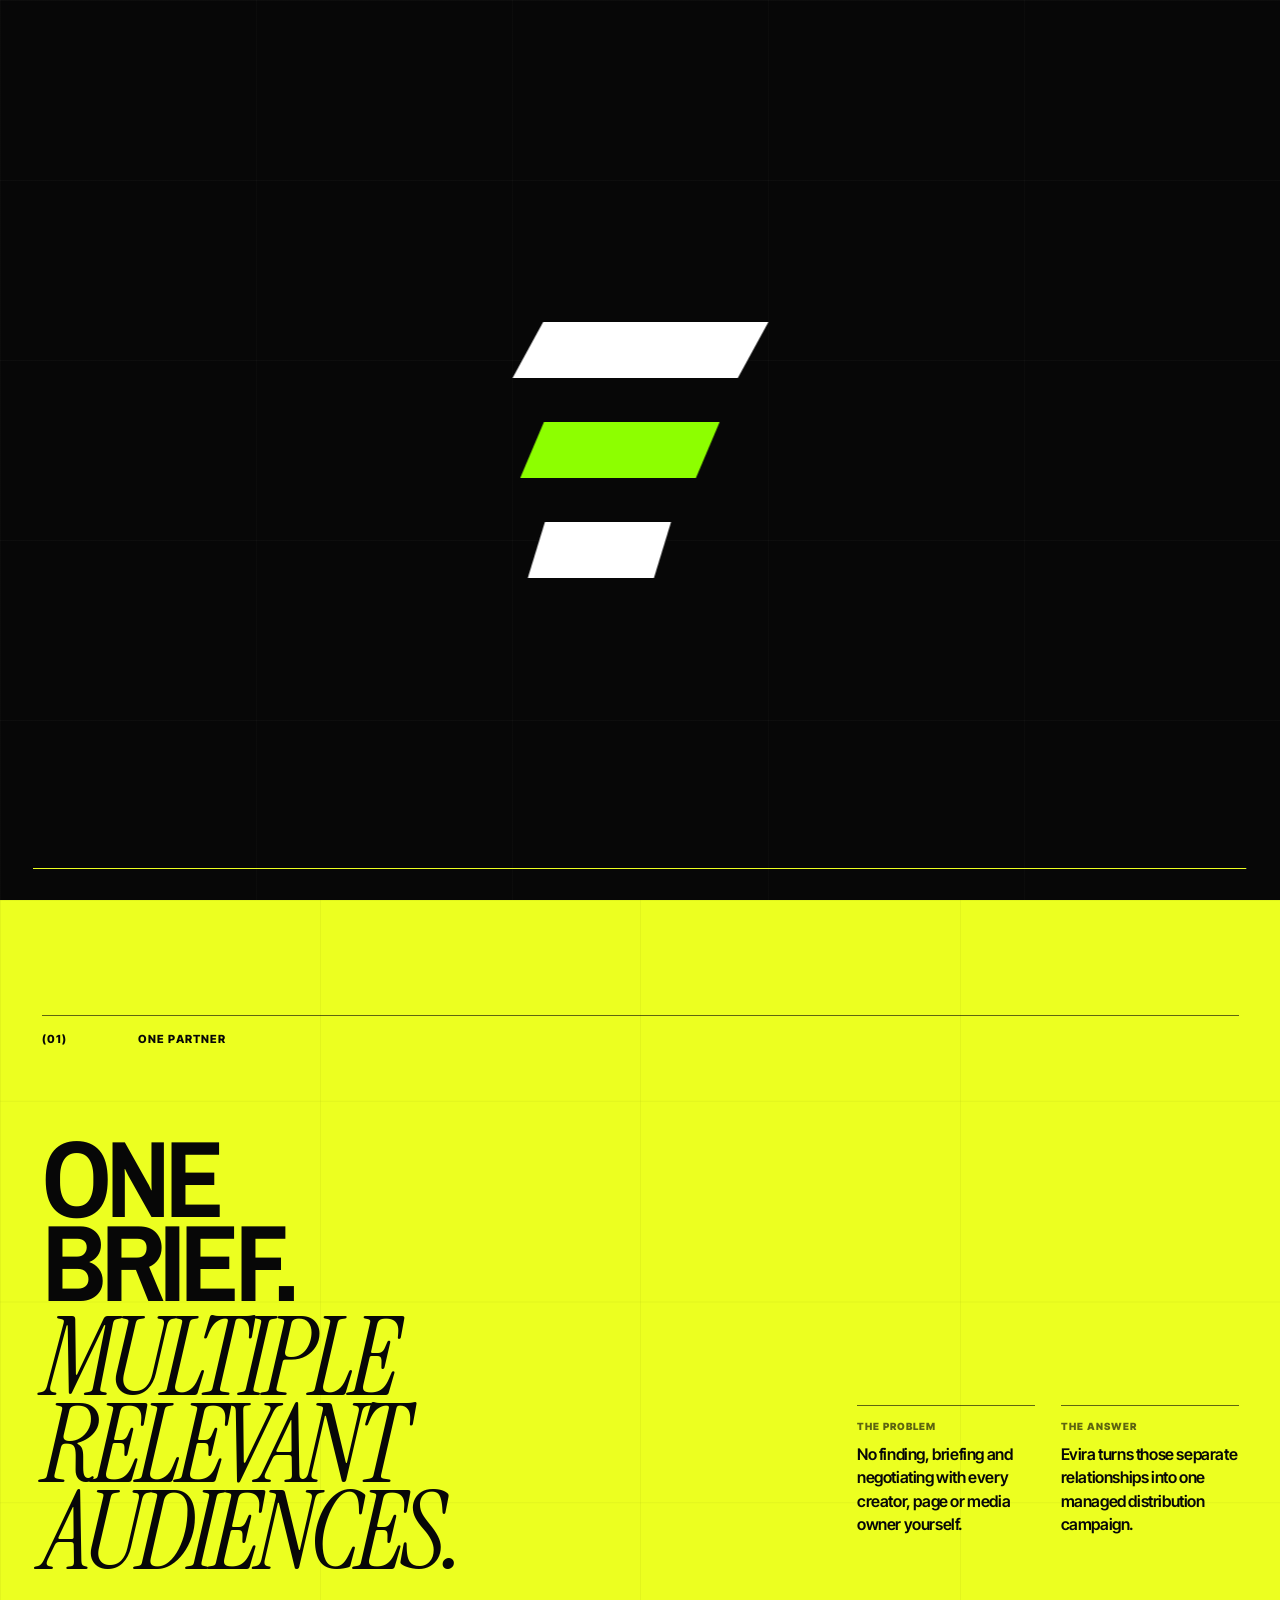
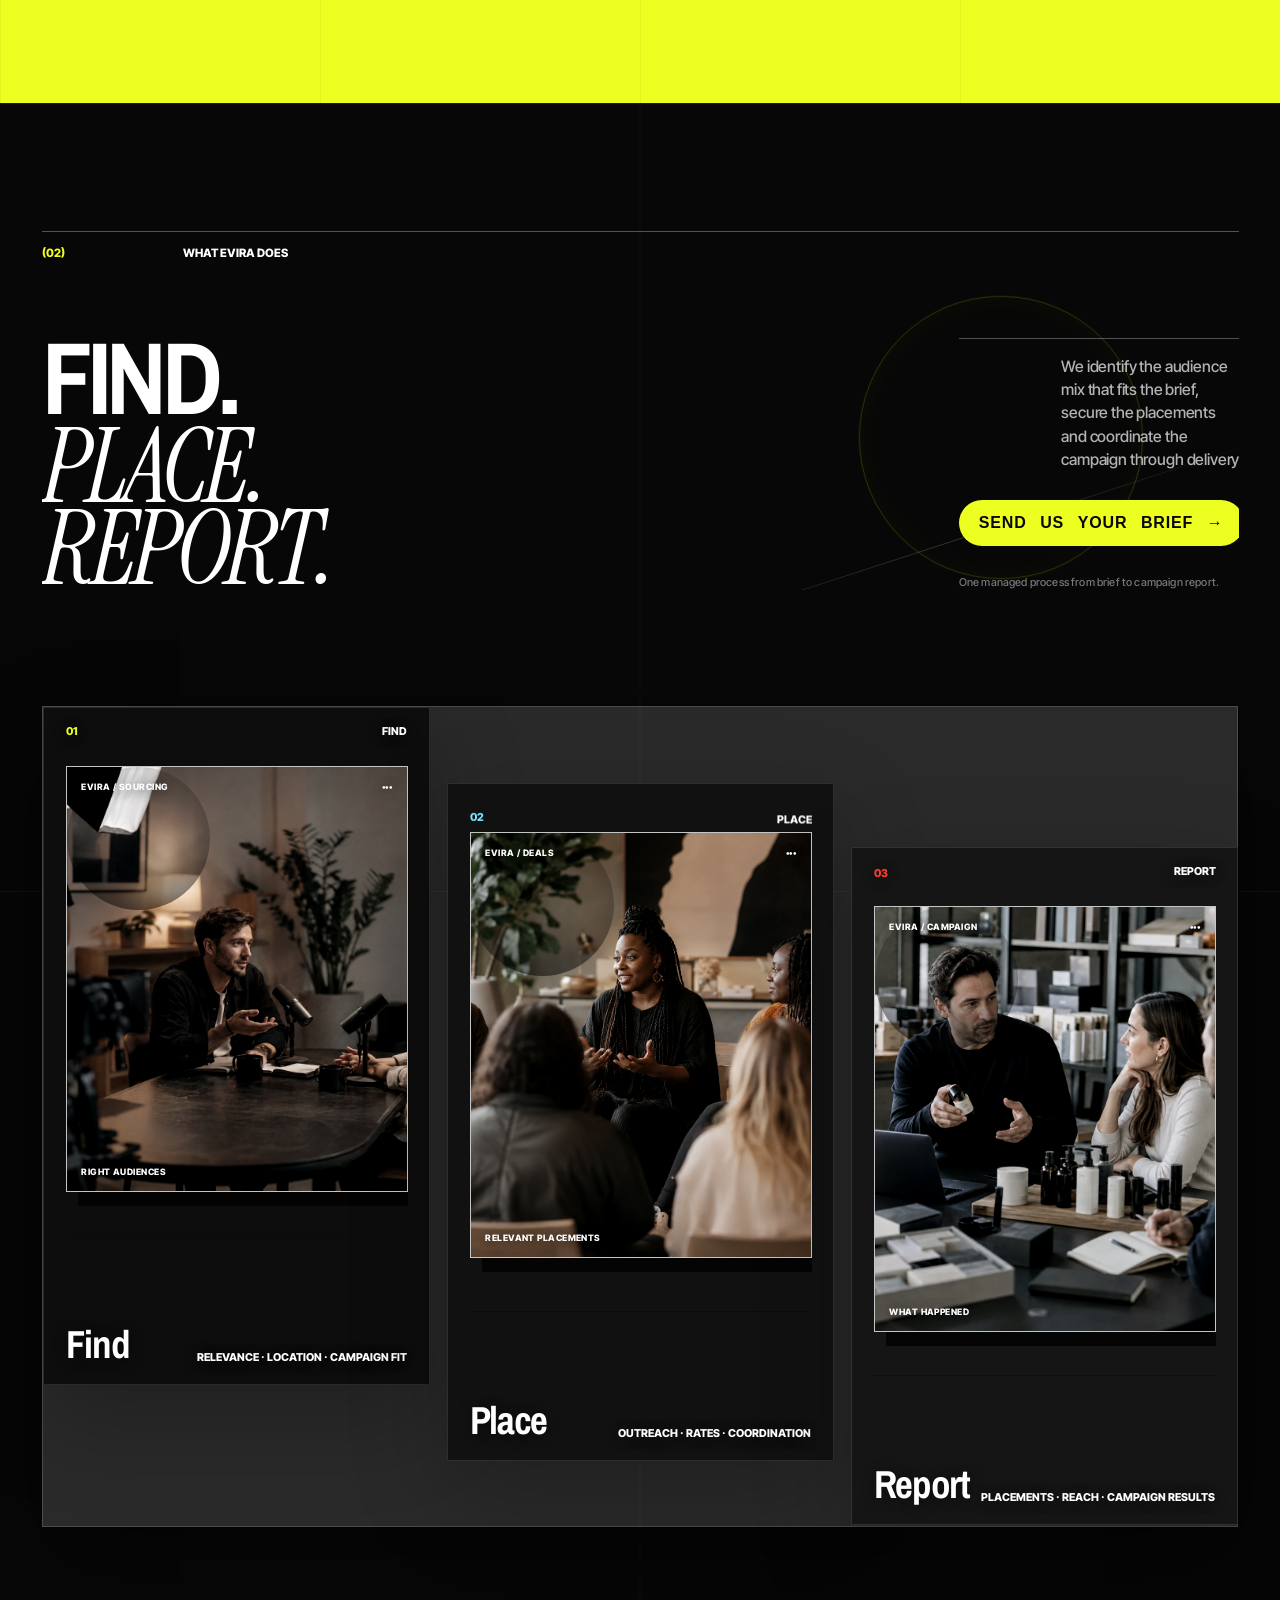
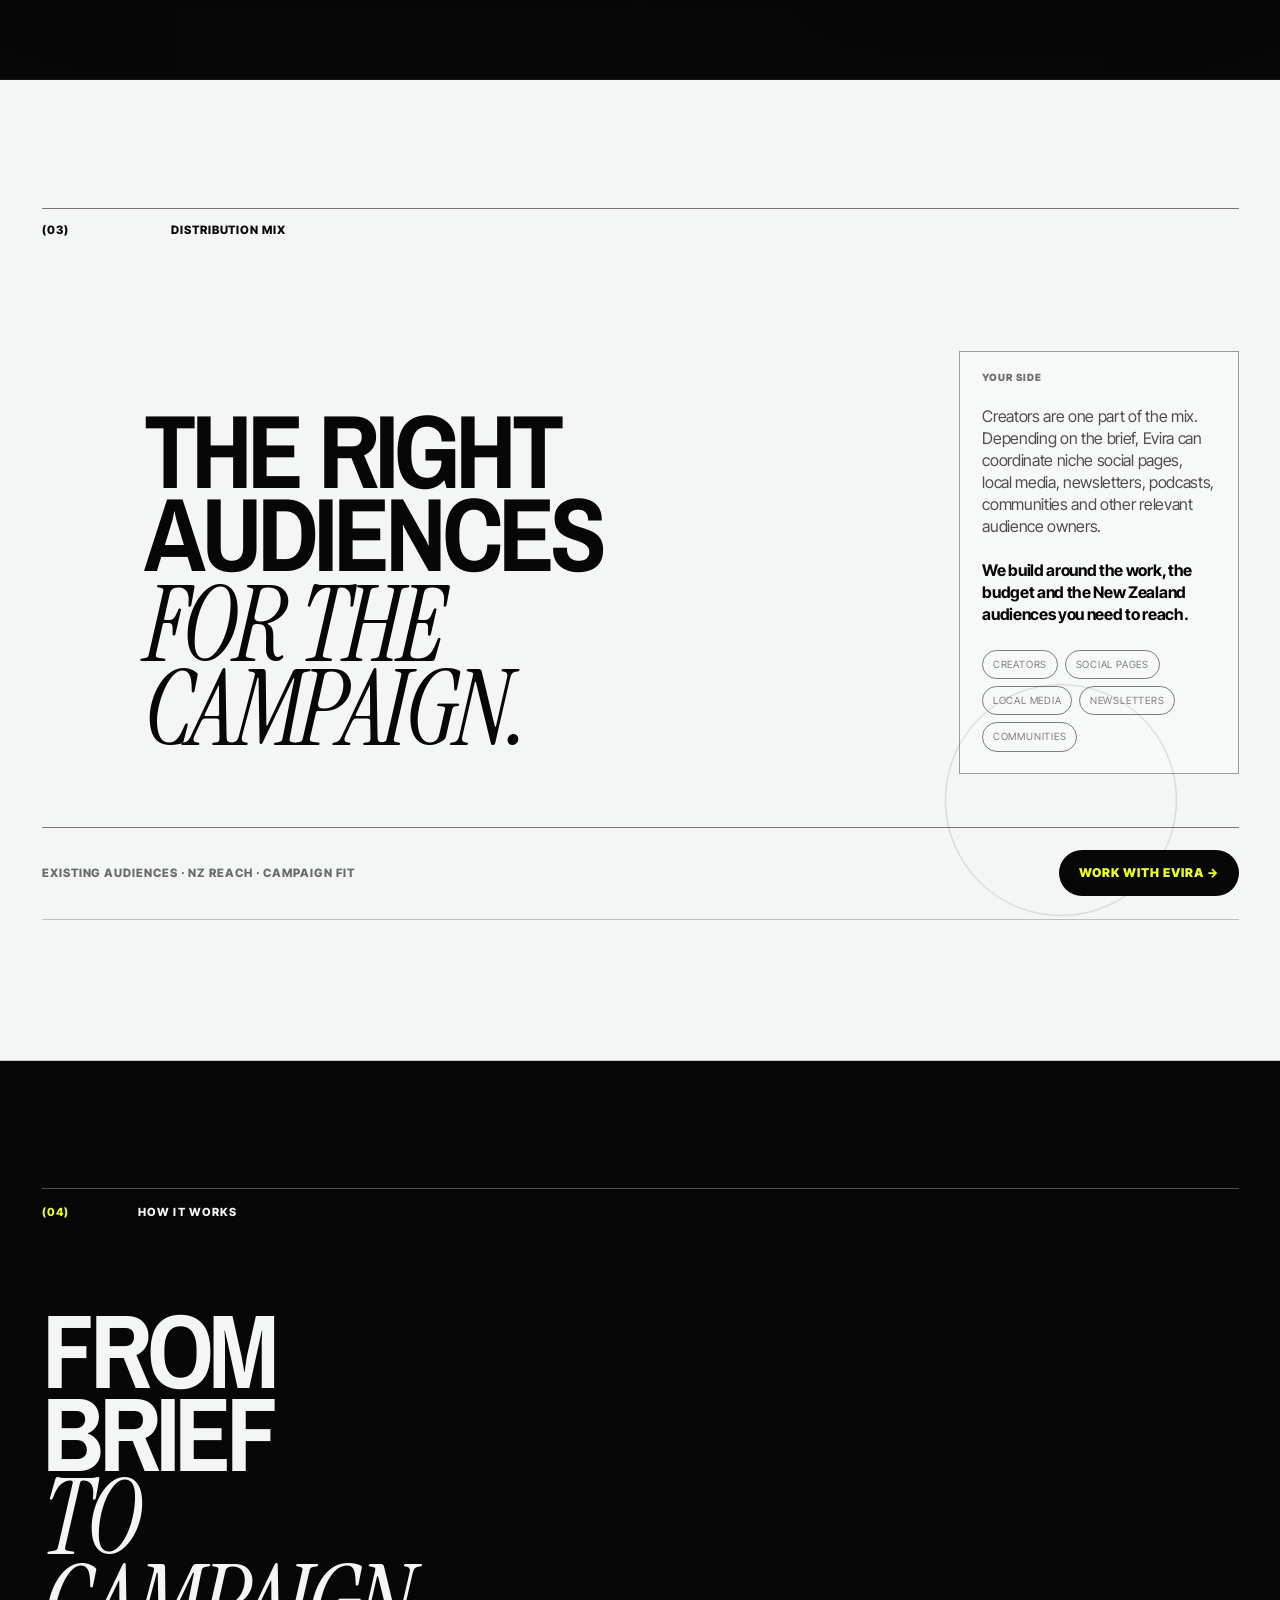
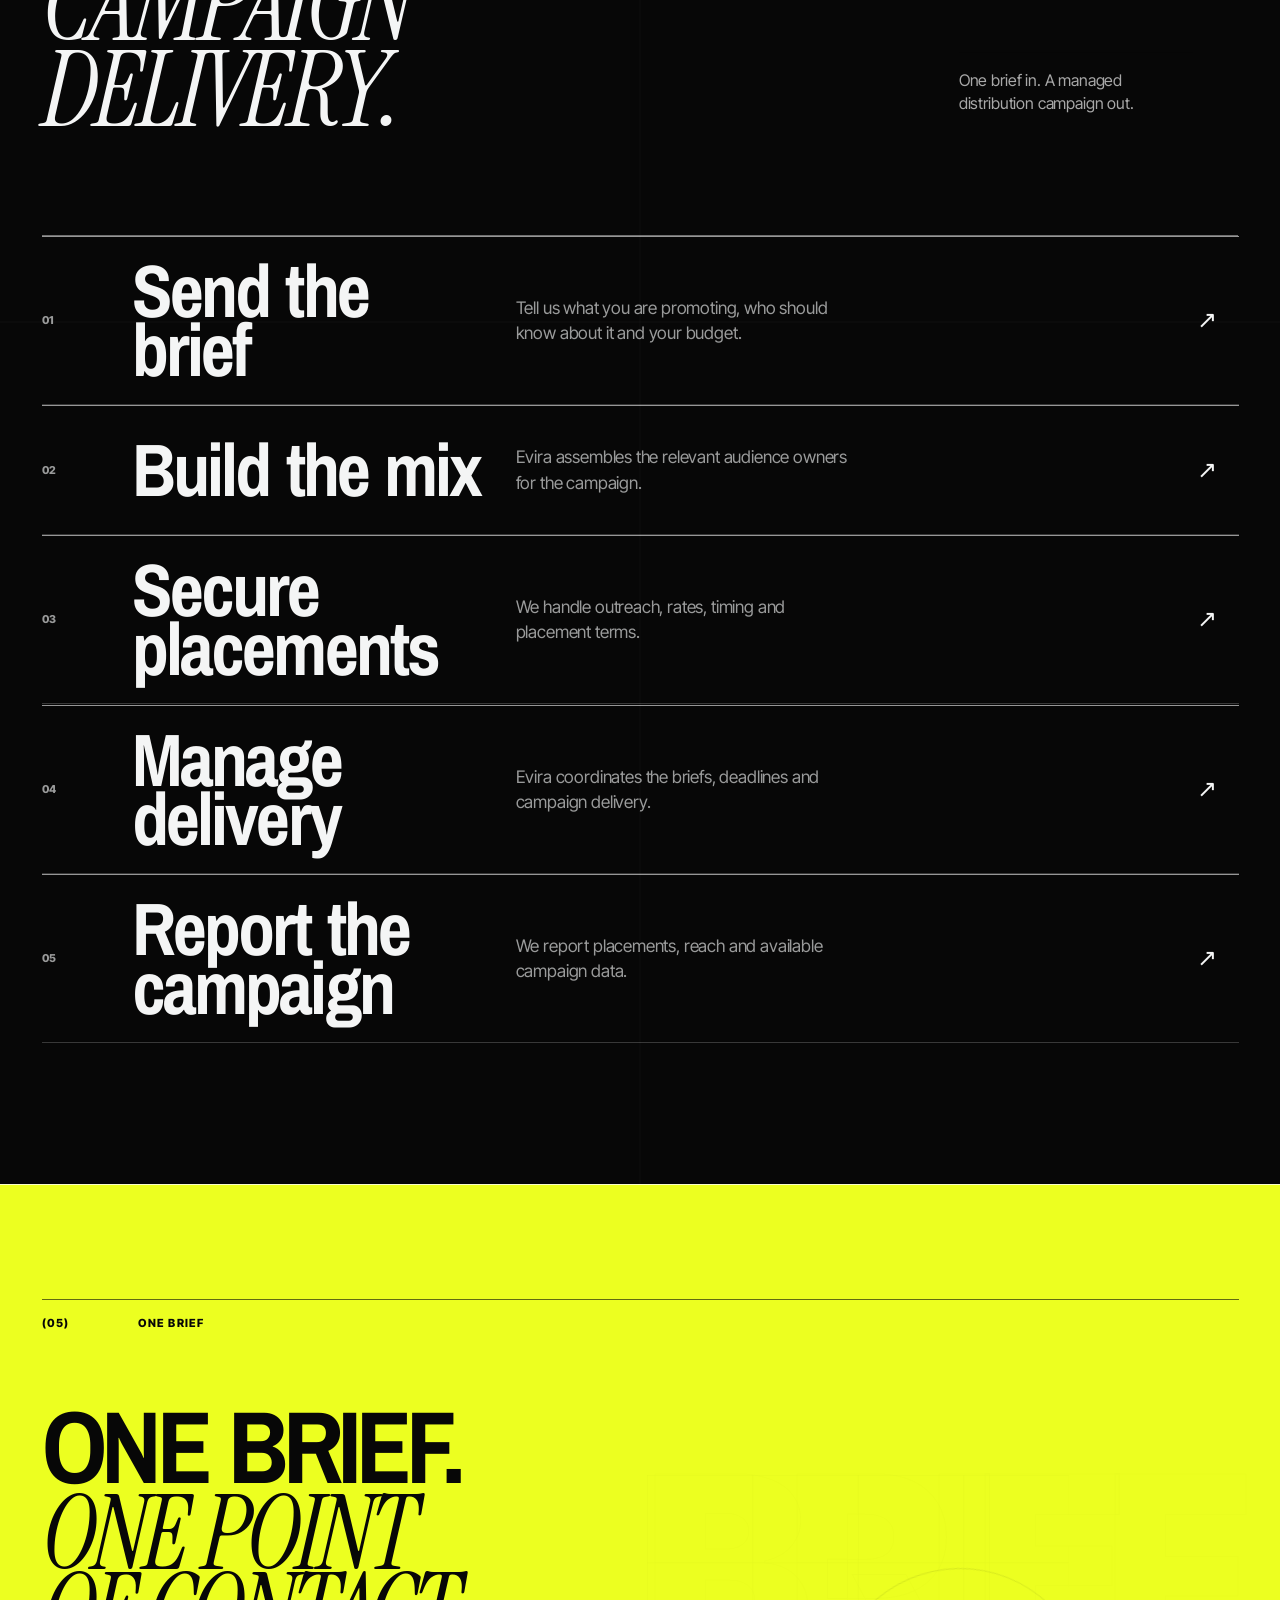
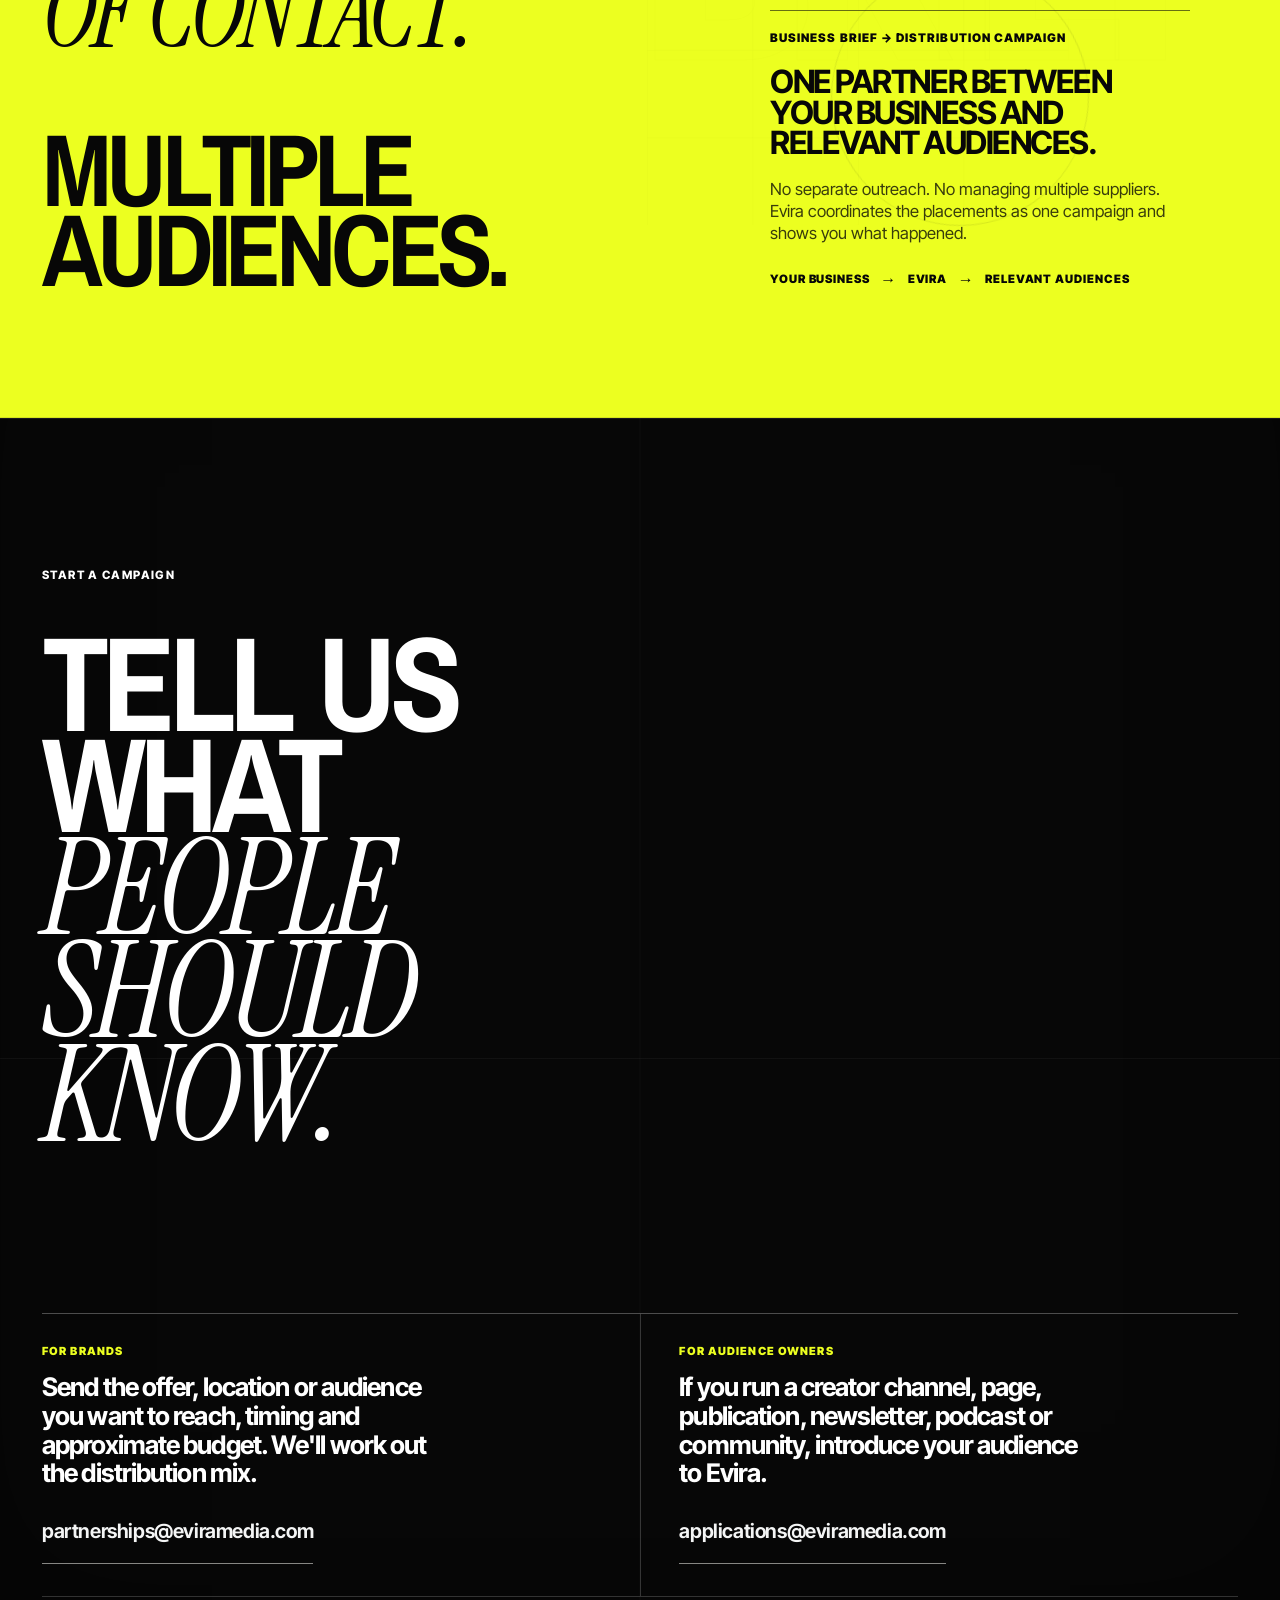
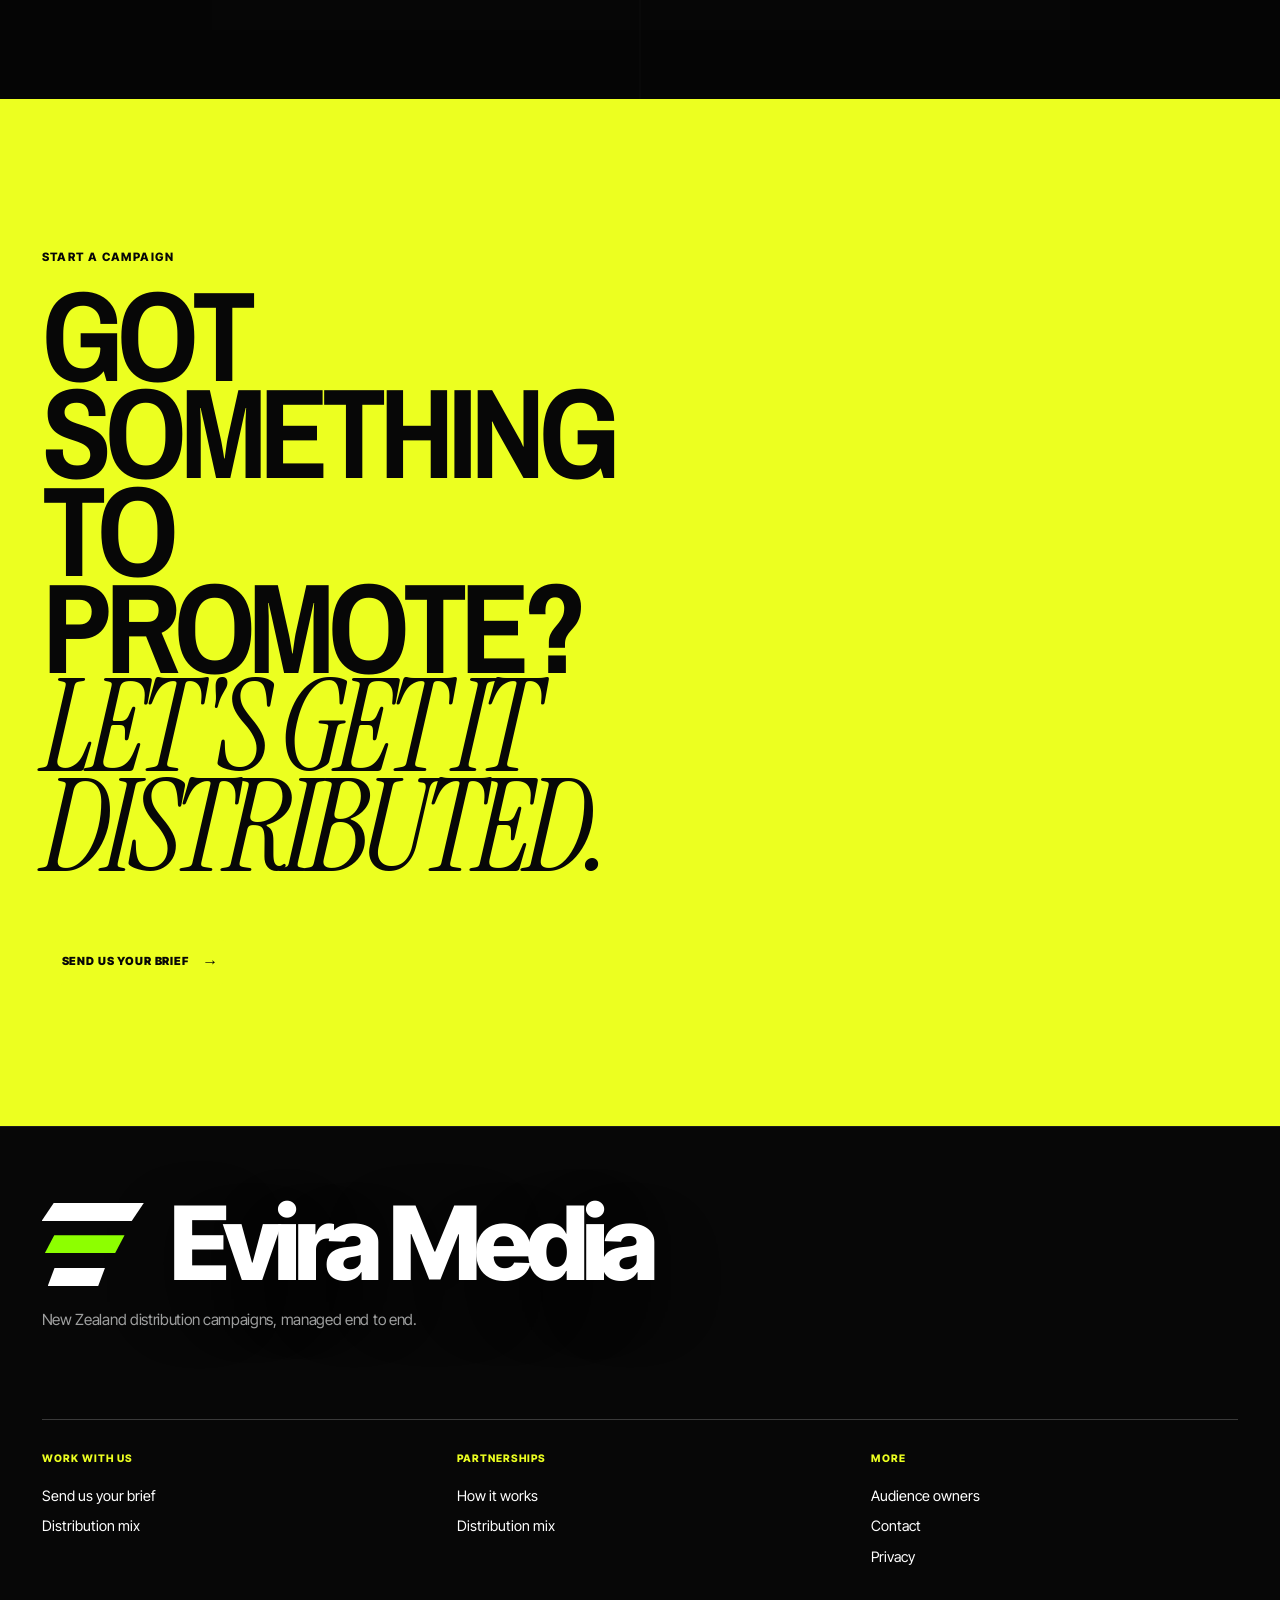
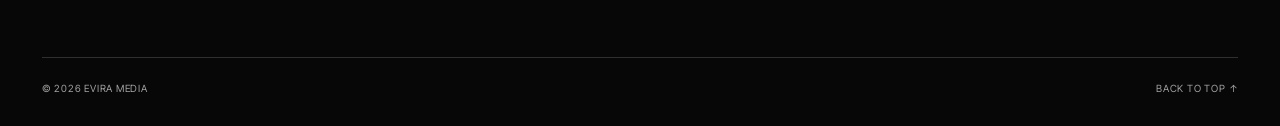
==== index.html @ e2c230f9 "Use mark-only Evira loader" ====
<!doctype html>

<html class="is-loading" lang="en">
  <head>
    <meta content="#070707" name="theme-color" />
    <meta charset="utf-8" />
    <meta content="width=device-width, initial-scale=1" name="viewport" />
    <title>Evira Media — Distribution Campaigns for New Zealand Businesses</title>
    <meta
      content="Evira runs managed distribution campaigns that put New Zealand businesses in front of relevant existing audiences."
      name="description"
    />
    <meta
      content="Evira Media — Distribution Campaigns for New Zealand Businesses"
      property="og:title"
    />
    <meta
      content="Evira runs managed distribution campaigns that put New Zealand businesses in front of relevant existing audiences."
      property="og:description"
    />
    <meta content="website" property="og:type" />
    <meta
      content="[data-uri]"
      property="og:image"
    />
    <meta content="1200" property="og:image:width" />
    <meta content="630" property="og:image:height" />
    <meta
      content="Evira Media — Distribution Campaigns for New Zealand Businesses"
      property="og:image:alt"
    />
    <meta content="summary_large_image" name="twitter:card" />
    <meta
      content="Evira Media — Distribution Campaigns for New Zealand Businesses"
      name="twitter:title"
    />
    <meta
      content="Evira runs managed distribution campaigns that put New Zealand businesses in front of relevant existing audiences."
      name="twitter:description"
    />
    <link
      href="data:image/svg+xml,%3Csvg xmlns='http://www.w3.org/2000/svg' viewBox='0 0 64 64'%3E%3Crect width='64' height='64' rx='8' fill='%23080808'/%3E%3Cpath d='M14 14h38l-6 10H8z' fill='%23f4f5f5'/%3E%3Cpath d='M11 27h31l-6 10H5z' fill='%23cfff29'/%3E%3Cpath d='M8 40h24l-6 10H2z' fill='%23f4f5f5'/%3E%3C/svg%3E"
      rel="icon"
      type="image/svg+xml"
    />
    <meta
      content="[data-uri]"
      name="twitter:image"
    />
    <style>
      @import url("https://fonts.googleapis.com/css2?family=Archivo+Narrow:wght@500;600;700&family=Instrument+Serif:ital@0;1&family=Inter+Tight:ital,wght@0,400;0,500;0,600;0,700;0,800;0,900;1,400&display=swap");
      :root {
        --orange: #7d2926;
        --orange-bright: #9b3934;
        --ink: #111312;
        --cream: #f5f5f2;
        --line: rgba(17, 19, 18, 0.22);
      }

      * {
        box-sizing: border-box;
      }

      html {
        scroll-behavior: smooth;
        background: var(--ink);
      }

      body {
        margin: 0;
        background: var(--cream);
        color: var(--ink);
        font-family: "Inter Tight", Arial, Helvetica, sans-serif;
        -webkit-font-smoothing: antialiased;
      }

      body,
      a,
      button,
      input {
        cursor: default;
      }

      a {
        color: inherit;
        text-decoration: none;
      }

      button,
      input {
        font: inherit;
      }

      button {
        color: inherit;
      }

      ::selection {
        background: var(--ink);
        color: var(--orange);
      }

      .grain {
        position: fixed;
        inset: 0;
        pointer-events: none;
        z-index: 100;
        opacity: 0.035;
        background-image: url("data:image/svg+xml,%3Csvg viewBox='0 0 180 180' xmlns='http://www.w3.org/2000/svg'%3E%3Cfilter id='n'%3E%3CfeTurbulence type='fractalNoise' baseFrequency='.95' numOctaves='3' stitchTiles='stitch'/%3E%3C/filter%3E%3Crect width='100%25' height='100%25' filter='url(%23n)' opacity='.8'/%3E%3C/svg%3E");
      }

      .nav-shell {
        position: absolute;
        inset: 0 0 auto;
        height: 96px;
        padding: 0 3.25vw;
        display: flex;
        align-items: center;
        justify-content: space-between;
        z-index: 20;
        color: var(--ink);
      }

      .brand {
        display: inline-flex;
        align-items: center;
        gap: 0.65rem;
        font-size: 1.75rem;
        font-weight: 800;
        letter-spacing: -0.08em;
      }

      .brand span:last-child {
        letter-spacing: -0.085em;
      }

      .nav-links {
        display: flex;
        align-items: center;
        gap: 2.2rem;
        font-size: 0.82rem;
        font-weight: 700;
      }

      .nav-links > a:not(.nav-cta) {
        position: relative;
      }

      .nav-links > a:not(.nav-cta)::after {
        content: "";
        position: absolute;
        height: 1px;
        left: 0;
        right: 100%;
        bottom: -5px;
        background: currentColor;
        transition: right 0.3s ease;
      }

      .nav-links > a:hover::after {
        right: 0;
      }

      .nav-cta {
        border: 1px solid var(--ink);
        border-radius: 999px;
        padding: 0.9rem 1.25rem;
        transition: 0.25s ease;
      }

      .nav-cta:hover {
        color: var(--orange);
        background: var(--ink);
      }

      .menu-button {
        display: none;
      }

      .hero {
        min-height: 100svh;
        height: 980px;
        max-height: 1080px;
        overflow: hidden;
        position: relative;
        background: var(--orange);
        padding: 140px 3.25vw 86px;
        display: flex;
        flex-direction: column;
        justify-content: center;
        isolation: isolate;
      }

      .hero::before {
        content: "";
        position: absolute;
        width: min(65vw, 850px);
        aspect-ratio: 1;
        border: 1px solid rgba(17, 19, 18, 0.18);
        border-radius: 50%;
        right: -7vw;
        top: 8%;
        z-index: -1;
      }

      .hero::after {
        content: "";
        position: absolute;
        width: 18vw;
        height: 60vh;
        right: 13%;
        top: 10%;
        background: radial-gradient(
          ellipse,
          rgba(255, 255, 255, 0.45),
          transparent 64%
        );
        transform: rotate(32deg);
        filter: blur(30px);
        z-index: -1;
      }

      .eyebrow {
        text-transform: uppercase;
        font-size: 0.72rem;
        line-height: 1;
        letter-spacing: 0.12em;
        font-weight: 800;
      }

      .hero-kicker {
        position: absolute;
        top: 130px;
        left: 3.25vw;
      }

      .hero h1 {
        margin: 1rem 0 0;
        display: flex;
        flex-direction: column;
        width: 100%;
        font-size: clamp(5rem, 12.5vw, 13rem);
        line-height: 0.72;
        letter-spacing: -0.085em;
        font-weight: 900;
        text-transform: uppercase;
      }

      .hero h1 > span:nth-child(2) {
        align-self: flex-end;
        padding-right: 5vw;
      }

      .hero-line {
        display: flex;
        align-items: center;
        gap: 3vw;
      }

      .hero h1 em {
        font-family: "Instrument Serif", Georgia, "Times New Roman", serif;
        font-weight: 400;
        letter-spacing: -0.095em;
      }

      .hero-bird {
        display: flex;
        flex: 1;
        align-items: center;
        justify-content: center;
        animation: hover-flight 4.5s ease-in-out infinite;
      }

      .hero-bottom {
        position: absolute;
        left: 3.25vw;
        right: 3.25vw;
        bottom: 95px;
        display: flex;
        justify-content: space-between;
        align-items: flex-end;
      }

      .hero-bottom > p {
        margin: 0;
        max-width: 500px;
        font-size: clamp(1.05rem, 1.6vw, 1.45rem);
        line-height: 1.25;
        letter-spacing: -0.035em;
        font-weight: 700;
      }

      .round-link {
        width: 118px;
        height: 118px;
        display: flex;
        flex-direction: column;
        justify-content: space-between;
        padding: 1.2rem;
        border: 1px solid var(--ink);
        border-radius: 50%;
        font-size: 0.72rem;
        text-transform: uppercase;
        transition:
          transform 0.3s ease,
          background 0.3s ease,
          color 0.3s ease;
      }

      .round-link span:first-child {
        font-size: 1.3rem;
      }

      .round-link:hover {
        transform: rotate(8deg);
        color: var(--orange);
        background: var(--ink);
      }

      .ticker {
        position: absolute;
        left: 0;
        right: 0;
        bottom: 0;
        overflow: hidden;
        border-top: 1px solid currentColor;
        border-bottom: 1px solid currentColor;
        height: 50px;
        display: flex;
        align-items: center;
      }

      .ticker div {
        display: flex;
        gap: 2.5rem;
        align-items: center;
        width: max-content;
        white-space: nowrap;
        font-size: 0.82rem;
        font-weight: 900;
        animation: marquee 24s linear infinite;
      }

      .ticker b {
        font-size: 1rem;
      }

      .bird-mark {
        display: inline-block;
        position: relative;
        width: 190px;
        height: 92px;
        flex: 0 0 auto;
      }

      .bird-mark i {
        position: absolute;
        display: block;
        background: currentColor;
      }

      .bird-wing--top {
        width: 138px;
        height: 52px;
        left: 0;
        top: 4px;
        clip-path: polygon(0 0, 54% 29%, 100% 100%, 53% 76%);
      }

      .bird-body {
        width: 119px;
        height: 42px;
        right: 5px;
        top: 36px;
        clip-path: polygon(0 42%, 69% 0, 100% 45%, 69% 70%, 5% 100%, 28% 57%);
      }

      .bird-wing--bottom {
        width: 105px;
        height: 43px;
        left: 23px;
        bottom: 0;
        clip-path: polygon(0 85%, 88% 0, 61% 67%);
      }

      .bird-beak {
        width: 36px;
        height: 14px;
        right: -8px;
        top: 43px;
        clip-path: polygon(0 0, 100% 50%, 0 100%);
      }

      .bird-mark--small {
        width: 38px;
        height: 22px;
      }

      .bird-mark--small .bird-wing--top {
        width: 29px;
        height: 13px;
        top: 0;
      }

      .bird-mark--small .bird-body {
        width: 25px;
        height: 11px;
        right: 1px;
        top: 8px;
      }

      .bird-mark--small .bird-wing--bottom {
        width: 22px;
        height: 11px;
        left: 4px;
      }

      .bird-mark--small .bird-beak {
        width: 8px;
        height: 4px;
        right: -2px;
        top: 10px;
      }

      .hero-orbit {
        position: absolute;
        border: 1px solid rgba(17, 19, 18, 0.25);
        border-radius: 50%;
        z-index: -1;
      }

      .orbit-one {
        width: 300px;
        height: 130px;
        right: 26%;
        top: 20%;
        transform: rotate(-20deg);
      }

      .orbit-two {
        width: 520px;
        height: 210px;
        right: 4%;
        bottom: 23%;
        transform: rotate(18deg);
      }

      .section-label {
        display: grid;
        grid-template-columns: 80px 1fr;
        gap: 1rem;
        border-top: 1px solid var(--line);
        padding-top: 1rem;
        font-size: 0.7rem;
        font-weight: 800;
        text-transform: uppercase;
        letter-spacing: 0.1em;
      }

      .manifesto {
        padding: 8rem 3.25vw 10rem;
        background: var(--cream);
      }

      .manifesto-copy {
        padding-top: 7rem;
      }

      .manifesto-lead {
        font-size: clamp(3.4rem, 7.3vw, 8rem);
        line-height: 0.88;
        letter-spacing: -0.075em;
        font-weight: 900;
        margin: 0;
      }

      .manifesto-lead span {
        color: var(--orange);
      }

      .manifesto-lead em {
        font-family: "Instrument Serif", Georgia, serif;
        font-weight: 400;
      }

      .manifesto-lead.indent {
        margin-left: 12vw;
      }

      .manifesto-detail {
        margin: 7rem 0 0 51%;
        display: grid;
        grid-template-columns: 1fr 1fr;
        gap: 2rem;
        max-width: 680px;
        font-size: 1.05rem;
        line-height: 1.5;
        letter-spacing: -0.03em;
      }

      .manifesto-detail p {
        margin: 0;
      }

      .work {
        padding: 7rem 3.25vw 8rem;
        background: var(--ink);
        color: var(--cream);
      }

      .section-head {
        display: grid;
        grid-template-columns: 1fr 2fr 1fr;
        align-items: end;
        gap: 2rem;
        margin-bottom: 4rem;
      }

      .section-head > div {
        align-self: start;
        font-size: 0.72rem;
        text-transform: uppercase;
        font-weight: 800;
        display: flex;
        gap: 2rem;
      }

      .section-head > div p {
        margin: 0;
      }

      .section-head h2,
      .services-heading h2,
      .difference h2,
      .contact h2 {
        font-size: clamp(3rem, 6vw, 6.6rem);
        line-height: 0.87;
        letter-spacing: -0.075em;
        margin: 0;
        font-weight: 900;
      }

      .section-intro {
        font-size: 0.95rem;
        line-height: 1.45;
        max-width: 280px;
        margin: 0;
      }

      .work-grid {
        display: grid;
        grid-template-columns: repeat(3, 1fr);
        gap: 1rem;
      }

      .work-card {
        min-height: 670px;
        color: var(--ink);
        display: flex;
        flex-direction: column;
        padding: 1.2rem;
        overflow: hidden;
        position: relative;
      }

      .work-card--coral {
        background: #b87872;
      }
      .work-card--lime {
        background: #d9d7cf;
      }
      .work-card--violet {
        background: #c7b5b2;
      }

      .work-card-top,
      .work-card-bottom {
        position: relative;
        z-index: 3;
        display: flex;
        justify-content: space-between;
        font-size: 0.68rem;
        line-height: 1;
        text-transform: uppercase;
        font-weight: 800;
      }

      .phone-stage {
        flex: 1;
        display: grid;
        place-items: center;
        position: relative;
      }

      .phone {
        width: min(70%, 250px);
        aspect-ratio: 0.55;
        border: 2px solid var(--ink);
        border-radius: 28px;
        background: var(--cream);
        padding: 0.8rem;
        display: flex;
        flex-direction: column;
        justify-content: space-between;
        transform: rotate(-3deg);
        box-shadow: 12px 14px 0 var(--ink);
        z-index: 2;
        transition:
          transform 0.5s cubic-bezier(0.2, 0.8, 0.2, 1),
          box-shadow 0.5s ease;
      }

      .work-card:nth-child(2) .phone {
        transform: rotate(4deg);
      }
      .work-card:nth-child(3) .phone {
        transform: rotate(-6deg);
      }

      .work-card:hover .phone {
        transform: rotate(0) translateY(-8px);
        box-shadow: 6px 8px 0 var(--ink);
      }

      .phone-ui,
      .phone-caption {
        display: flex;
        justify-content: space-between;
        font-size: 0.48rem;
        font-weight: 800;
      }

      .creator-shape {
        align-self: center;
        width: 80%;
        aspect-ratio: 0.8;
        border-radius: 48% 48% 12% 12%;
        background: var(--orange);
        position: relative;
        overflow: hidden;
      }

      .creator-shape::before {
        content: "";
        position: absolute;
        width: 42%;
        aspect-ratio: 1;
        border-radius: 50%;
        background: var(--ink);
        left: 29%;
        top: 13%;
      }

      .creator-shape::after {
        content: "";
        position: absolute;
        width: 85%;
        height: 50%;
        border-radius: 50% 50% 0 0;
        background: var(--ink);
        left: 7.5%;
        bottom: -10%;
      }

      .work-card:nth-child(2) .creator-shape {
        background: #a97873;
      }
      .work-card:nth-child(3) .creator-shape {
        background: #d4beb9;
      }

      .signal-ring {
        position: absolute;
        width: 82%;
        aspect-ratio: 1;
        border: 1px solid var(--ink);
        border-radius: 50%;
        opacity: 0.32;
      }

      .signal-ring--two {
        width: 115%;
      }

      .work-card-bottom {
        align-items: end;
      }

      .work-card-bottom h3 {
        font-size: clamp(1.8rem, 2.6vw, 3.3rem);
        line-height: 0.9;
        letter-spacing: -0.06em;
        text-transform: none;
        margin: 0;
      }

      .work-card-bottom > div {
        display: flex;
        flex-direction: column;
        align-items: flex-end;
        gap: 0.35rem;
      }

      .work-card-bottom strong {
        font-size: 1.9rem;
        letter-spacing: -0.06em;
      }

      .services {
        background: var(--orange);
        color: var(--ink);
        padding: 8rem 3.25vw 9rem;
      }

      .section-label--cream {
        border-color: rgba(17, 19, 18, 0.3);
      }

      .services-heading {
        padding: 5rem 0 8rem;
        display: grid;
        grid-template-columns: 2fr 1fr;
        align-items: end;
        gap: 3rem;
      }

      .services-heading h2 em,
      .difference h2 em,
      .contact h2 em {
        font-family: "Instrument Serif", Georgia, serif;
        font-weight: 400;
      }

      .services-heading > p {
        max-width: 420px;
        font-size: 1.15rem;
        line-height: 1.4;
        letter-spacing: -0.035em;
      }

      .service-list {
        border-top: 1px solid var(--ink);
      }

      .service-row {
        min-height: 210px;
        display: grid;
        grid-template-columns: 70px 1.1fr 1.35fr 1fr 40px;
        gap: 2rem;
        align-items: start;
        padding: 2.2rem 0;
        border-bottom: 1px solid var(--ink);
        position: relative;
        transition:
          background 0.3s ease,
          padding 0.3s ease;
      }

      .service-row:hover {
        background: rgba(245, 245, 242, 0.18);
        padding-left: 1rem;
        padding-right: 1rem;
      }

      .service-number,
      .service-row li {
        font-size: 0.68rem;
        text-transform: uppercase;
        font-weight: 800;
      }

      .service-row h3 {
        margin: 0;
        font-size: clamp(2.1rem, 4vw, 4.2rem);
        line-height: 0.9;
        letter-spacing: -0.07em;
      }

      .service-row > p {
        margin: 0;
        max-width: 360px;
        line-height: 1.45;
        font-size: 0.95rem;
      }

      .service-row ul {
        list-style: none;
        padding: 0;
        margin: 0;
      }

      .service-row li {
        padding: 0.3rem 0;
        line-height: 1.3;
      }

      .service-arrow {
        font-size: 1.5rem;
        transition: transform 0.3s ease;
      }

      .service-row:hover .service-arrow {
        transform: translate(6px, -6px);
      }

      .difference {
        display: grid;
        grid-template-columns: 1fr 1fr;
        background: var(--cream);
      }

      .difference-sticky {
        position: sticky;
        top: 0;
        height: 100vh;
        padding: 7rem 3.25vw;
        overflow: hidden;
      }

      .difference-sticky h2 {
        margin-top: 4rem;
      }

      .difference-sticky .bird-mark {
        color: var(--orange);
        position: absolute;
        right: 8%;
        bottom: 10%;
        transform: rotate(-7deg);
      }

      .difference-cards {
        background: var(--ink);
        color: var(--cream);
      }

      .difference-cards article {
        min-height: 72vh;
        padding: 5rem 3.25vw;
        display: flex;
        flex-direction: column;
        justify-content: space-between;
        border-bottom: 1px solid rgba(245, 245, 242, 0.25);
      }

      .difference-cards article:nth-child(2) {
        background: #1b1d1c;
      }

      .difference-cards article:nth-child(3) {
        background: var(--orange);
        color: var(--ink);
      }

      .difference-cards article > span {
        font-size: 0.7rem;
        text-transform: uppercase;
        letter-spacing: 0.1em;
        font-weight: 800;
      }

      .difference-cards h3 {
        margin: auto 0 2rem;
        font-size: clamp(2.4rem, 4.3vw, 4.8rem);
        line-height: 0.92;
        letter-spacing: -0.065em;
      }

      .difference-cards p {
        margin: 0;
        max-width: 440px;
        font-size: 1rem;
        line-height: 1.5;
      }

      .numbers {
        padding: 8rem 3.25vw 5rem;
        background: var(--cream);
      }

      .numbers-grid {
        display: grid;
        grid-template-columns: repeat(3, 1fr);
        margin-top: 6rem;
        border-top: 1px solid var(--ink);
        border-bottom: 1px solid var(--ink);
      }

      .numbers-grid > div {
        min-height: 390px;
        padding: 2rem;
        display: flex;
        flex-direction: column;
        justify-content: space-between;
        border-right: 1px solid var(--ink);
      }

      .numbers-grid > div:last-child {
        border-right: 0;
      }

      .numbers-grid strong {
        font-size: clamp(5rem, 10vw, 10rem);
        line-height: 0.8;
        letter-spacing: -0.09em;
        color: var(--orange);
      }

      .numbers-grid span {
        max-width: 240px;
        font-size: 1rem;
        line-height: 1.35;
        font-weight: 800;
      }

      .numbers-note {
        margin: 1rem 0 0 auto;
        max-width: 430px;
        text-align: right;
        font-size: 0.62rem;
        line-height: 1.4;
        text-transform: uppercase;
        letter-spacing: 0.08em;
        opacity: 0.65;
      }

      .quote {
        min-height: 90vh;
        padding: 5rem 7vw;
        background: #d4beb9;
        position: relative;
        display: flex;
        flex-direction: column;
        justify-content: center;
        overflow: hidden;
      }

      .quote-mark {
        position: absolute;
        top: -4rem;
        right: 3vw;
        font-family: "Instrument Serif", Georgia, serif;
        font-size: 26rem;
        color: var(--orange);
        opacity: 0.85;
        line-height: 1;
      }

      .quote blockquote {
        position: relative;
        margin: 0;
        max-width: 1200px;
        font-size: clamp(3.5rem, 7vw, 8rem);
        font-weight: 900;
        line-height: 0.9;
        letter-spacing: -0.07em;
      }

      .quote blockquote em {
        font-family: "Instrument Serif", Georgia, serif;
        font-weight: 400;
      }

      .quote > p {
        margin: 3rem 0 0;
        font-size: 0.72rem;
        text-transform: uppercase;
        font-weight: 800;
        letter-spacing: 0.1em;
      }

      .sectors {
        background: var(--ink);
        color: var(--cream);
        padding: 8rem 3.25vw 9rem;
      }

      .sectors .section-label {
        border-color: rgba(245, 245, 242, 0.25);
      }

      .sector-cloud {
        padding-top: 6rem;
        display: flex;
        flex-wrap: wrap;
        gap: 0.2em 0.32em;
        align-items: center;
        font-size: clamp(4rem, 9.4vw, 10rem);
        line-height: 0.9;
        letter-spacing: -0.075em;
        text-transform: uppercase;
        font-weight: 900;
      }

      .sector-cloud span:nth-of-type(3n + 2) {
        font-family: "Instrument Serif", Georgia, serif;
        font-weight: 400;
        color: var(--orange);
      }

      .sector-cloud b {
        color: var(--orange);
        font-size: 0.22em;
      }

      .contact {
        min-height: 100vh;
        background: var(--orange);
        padding: 8rem 3.25vw 5rem;
        display: flex;
        flex-direction: column;
        justify-content: center;
        position: relative;
        overflow: hidden;
      }

      .contact h2 {
        margin: 3rem 0 5rem;
        font-size: clamp(4rem, 9vw, 10rem);
        position: relative;
        z-index: 2;
      }

      .contact form {
        display: grid;
        grid-template-columns: 140px minmax(200px, 1fr) auto;
        align-items: center;
        max-width: 860px;
        border-bottom: 2px solid var(--ink);
        padding-bottom: 0.7rem;
        position: relative;
        z-index: 2;
      }

      .contact label {
        font-size: 0.7rem;
        text-transform: uppercase;
        letter-spacing: 0.1em;
        font-weight: 800;
      }

      .contact input {
        border: 0;
        outline: 0;
        background: transparent;
        font-size: 1.4rem;
        color: var(--ink);
      }

      .contact input::placeholder {
        color: rgba(17, 19, 18, 0.45);
      }

      .contact button {
        border: 0;
        background: var(--ink);
        color: var(--cream);
        padding: 1rem 1.4rem;
        border-radius: 999px;
        font-size: 0.75rem;
        font-weight: 800;
        transition: transform 0.25s ease;
      }

      .contact button:hover {
        transform: translateY(-3px);
      }

      .form-note {
        font-size: 0.7rem;
        text-transform: uppercase;
        letter-spacing: 0.08em;
        margin: 1rem 0 0 140px;
      }

      .contact-flight {
        position: absolute;
        right: -4%;
        top: 4%;
        width: 48vw;
        height: 48vw;
        min-width: 480px;
        min-height: 480px;
        border: 1px solid rgba(17, 19, 18, 0.22);
        border-radius: 50%;
        transform: rotate(-16deg);
      }

      .contact-flight .flight-line {
        position: absolute;
        width: 70%;
        height: 1px;
        background: rgba(17, 19, 18, 0.35);
        left: 4%;
        top: 52%;
      }

      .contact-flight .bird-mark {
        position: absolute;
        right: 1%;
        top: 42%;
        transform: scale(0.75);
      }

      footer {
        background: var(--ink);
        color: var(--cream);
        padding: 6rem 3.25vw 2rem;
      }

      .brand--footer {
        font-size: clamp(4rem, 11vw, 12rem);
        line-height: 0.8;
        margin-bottom: 8rem;
      }

      .brand--footer .bird-mark {
        transform: scale(3.5);
        transform-origin: left center;
        margin-right: 6rem;
      }

      .footer-columns {
        display: grid;
        grid-template-columns: repeat(3, 1fr);
        gap: 3rem;
        padding: 2rem 0 5rem;
        border-top: 1px solid rgba(245, 245, 242, 0.25);
      }

      .footer-columns > div {
        display: flex;
        flex-direction: column;
        gap: 0.65rem;
        font-size: 0.9rem;
      }

      .footer-columns > div > span {
        color: var(--orange);
        font-size: 0.65rem;
        text-transform: uppercase;
        letter-spacing: 0.1em;
        font-weight: 800;
        margin-bottom: 0.7rem;
      }

      .footer-columns a:hover {
        color: var(--orange);
      }

      .footer-columns p {
        margin: 0;
        color: rgba(245, 245, 242, 0.55);
      }

      .footer-bottom {
        border-top: 1px solid rgba(245, 245, 242, 0.25);
        padding-top: 1.5rem;
        display: flex;
        justify-content: space-between;
        font-size: 0.62rem;
        text-transform: uppercase;
        letter-spacing: 0.08em;
        color: rgba(245, 245, 242, 0.65);
      }

      [data-reveal] {
        opacity: 0;
        transform: translateY(32px);
        transition:
          opacity 0.75s ease,
          transform 0.75s cubic-bezier(0.16, 1, 0.3, 1);
      }

      [data-reveal][data-visible="true"] {
        opacity: 1;
        transform: translateY(0);
      }

      @keyframes marquee {
        to {
          transform: translateX(-50%);
        }
      }

      @keyframes hover-flight {
        0%,
        100% {
          transform: translate(0, 0) rotate(-3deg);
        }
        50% {
          transform: translate(18px, -12px) rotate(2deg);
        }
      }

      @media (prefers-reduced-motion: reduce) {
        html {
          scroll-behavior: auto;
        }
        *,
        *::before,
        *::after {
          animation-duration: 0.01ms !important;
          animation-iteration-count: 1 !important;
          transition-duration: 0.01ms !important;
        }
        [data-reveal] {
          opacity: 1;
          transform: none;
        }
      }

      @media (max-width: 900px) {
        .nav-shell {
          height: 78px;
          padding: 0 5vw;
        }

        .nav-links {
          position: fixed;
          inset: 0;
          background: var(--ink);
          color: var(--cream);
          display: flex;
          flex-direction: column;
          align-items: flex-start;
          justify-content: center;
          padding: 12vw;
          font-size: 2rem;
          transform: translateY(-100%);
          transition: transform 0.5s cubic-bezier(0.16, 1, 0.3, 1);
        }

        .nav-links.is-open {
          transform: translateY(0);
        }

        .nav-cta {
          border-color: var(--cream);
        }

        .menu-button {
          position: relative;
          z-index: 2;
          display: flex;
          width: 44px;
          height: 44px;
          border: 1px solid var(--ink);
          border-radius: 50%;
          background: transparent;
          flex-direction: column;
          gap: 6px;
          justify-content: center;
          align-items: center;
        }

        .menu-button span {
          width: 16px;
          height: 1px;
          background: currentColor;
        }

        .hero {
          min-height: 790px;
          height: 100svh;
          padding: 100px 5vw 84px;
        }

        .hero-kicker {
          left: 5vw;
          top: 105px;
        }
        .hero h1 {
          font-size: clamp(4rem, 16vw, 8rem);
          line-height: 0.78;
        }
        .hero h1 > span:nth-child(2) {
          align-self: flex-start;
          padding-left: 15vw;
        }
        .hero-line {
          flex-wrap: wrap;
        }
        .hero-bird {
          position: absolute;
          right: 7vw;
          top: 49%;
        }
        .hero-bird .bird-mark {
          transform: scale(0.65);
        }
        .hero-bottom {
          left: 5vw;
          right: 5vw;
          bottom: 78px;
        }
        .hero-bottom > p {
          max-width: 62%;
          font-size: 0.95rem;
        }
        .round-link {
          width: 92px;
          height: 92px;
          padding: 0.9rem;
          font-size: 0.58rem;
        }

        .manifesto,
        .work,
        .services,
        .numbers,
        .sectors,
        .contact {
          padding-left: 5vw;
          padding-right: 5vw;
        }

        .manifesto {
          padding-top: 5rem;
          padding-bottom: 6rem;
        }
        .manifesto-copy {
          padding-top: 4rem;
        }
        .manifesto-lead {
          font-size: clamp(3rem, 11vw, 6rem);
        }
        .manifesto-lead.indent {
          margin-left: 0;
        }
        .manifesto-detail {
          margin: 4rem 0 0 20%;
          grid-template-columns: 1fr;
        }

        .section-head {
          grid-template-columns: 1fr;
        }
        .section-head > div {
          justify-content: space-between;
        }
        .work-grid {
          grid-template-columns: 1fr;
        }
        .work-card {
          min-height: 620px;
        }
        .phone {
          width: min(55%, 250px);
        }

        .services-heading {
          grid-template-columns: 1fr;
          padding-bottom: 4rem;
        }
        .service-row {
          grid-template-columns: 42px 1fr 28px;
          gap: 1rem;
        }
        .service-row > p,
        .service-row ul {
          grid-column: 2 / 3;
        }
        .service-row .service-arrow {
          grid-column: 3;
          grid-row: 1;
        }

        .difference {
          grid-template-columns: 1fr;
        }
        .difference-sticky {
          position: relative;
          height: 75vh;
          padding-left: 5vw;
          padding-right: 5vw;
        }
        .difference-cards article {
          min-height: 65vh;
          padding: 4rem 5vw;
        }

        .numbers-grid {
          grid-template-columns: 1fr;
        }
        .numbers-grid > div {
          min-height: 260px;
          border-right: 0;
          border-bottom: 1px solid var(--ink);
        }
        .numbers-grid > div:last-child {
          border-bottom: 0;
        }

        .quote {
          min-height: 75vh;
          padding-left: 5vw;
          padding-right: 5vw;
        }
        .quote-mark {
          font-size: 16rem;
        }

        .contact form {
          grid-template-columns: 1fr;
          gap: 1rem;
          max-width: 600px;
        }
        .contact input {
          padding: 1rem 0;
        }
        .contact button {
          justify-self: start;
        }
        .form-note {
          margin-left: 0;
        }
        .contact-flight {
          opacity: 0.5;
        }

        .brand--footer .bird-mark {
          transform: scale(2.2);
          margin-right: 3rem;
        }

        .footer-columns {
          grid-template-columns: 1fr 1fr;
        }
        .footer-columns > div:last-child {
          grid-column: 1 / -1;
        }
      }

      @media (max-width: 540px) {
        .brand {
          font-size: 1.45rem;
        }
        .hero h1 {
          font-size: 16vw;
        }
        .hero-bird {
          display: none;
        }
        .hero-bottom > p {
          max-width: 68%;
        }
        .manifesto-detail {
          margin-left: 0;
        }
        .work-card {
          min-height: 540px;
        }
        .phone {
          width: 62%;
        }
        .section-head h2,
        .services-heading h2,
        .difference h2 {
          font-size: 3.1rem;
        }
        .difference-sticky {
          height: 65vh;
        }
        .difference-sticky .bird-mark {
          transform: scale(0.6);
          right: -4%;
        }
        .sector-cloud {
          font-size: 13vw;
        }
        .contact h2 {
          font-size: 14vw;
        }
        .contact-flight {
          right: -70%;
          top: 20%;
        }
        .brand--footer {
          font-size: 18vw;
        }
        .brand--footer .bird-mark {
          display: none;
        }
        .footer-columns {
          grid-template-columns: 1fr;
        }
        .footer-columns > div:last-child {
          grid-column: auto;
        }
        .footer-bottom {
          flex-direction: column;
          gap: 0.8rem;
        }
      }

      /* Evira asset integration — existing layout and reveal behaviour retained. */
      .creator-shape--asset {
        background: #171918;
        border-radius: 16px;
        border: 1px solid rgba(17, 19, 18, 0.28);
      }
      .creator-shape--asset::before,
      .creator-shape--asset::after {
        display: none;
      }
      .creator-shape--asset img {
        display: block;
        width: 100%;
        height: 100%;
        object-fit: cover;
        object-position: center;
        filter: saturate(0.82) contrast(1.04);
        transition:
          transform 700ms cubic-bezier(0.2, 0.8, 0.2, 1),
          filter 500ms ease;
      }
      .work-card:nth-child(1) .creator-shape--asset img {
        object-position: 50% 50%;
      }
      .work-card:nth-child(2) .creator-shape--asset img {
        object-position: 52% 50%;
      }
      .work-card:nth-child(3) .creator-shape--asset img {
        object-position: 50% 50%;
      }
      .work-card:hover .creator-shape--asset img {
        transform: scale(1.035);
        filter: saturate(0.95) contrast(1.04);
      }
      @media (prefers-reduced-motion: reduce) {
        .creator-shape--asset img {
          transition: none;
        }
        .work-card:hover .creator-shape--asset img {
          transform: none;
        }
      }

      /* One-spine revision: Media / Community / Ventures govern every section. */
      .services-heading {
        padding-bottom: 5rem;
      }
      .service-row {
        min-height: 160px;
        grid-template-columns:
          70px minmax(210px, 0.9fr) minmax(300px, 2fr)
          40px;
        align-items: center;
      }
      .service-row > p {
        max-width: 720px;
        font-size: clamp(1rem, 1.35vw, 1.25rem);
        line-height: 1.35;
        letter-spacing: -0.025em;
      }
      .service-row h3 {
        font-size: clamp(2.6rem, 4.5vw, 5rem);
      }

      .difference--single .difference-sticky {
        min-height: 100vh;
      }
      .difference--single .difference-principle article {
        min-height: 100vh;
        background: var(--ink);
        color: var(--cream);
      }
      .difference--single .difference-principle h3 {
        margin: auto 0 3rem;
        max-width: 760px;
        font-size: clamp(3rem, 5.6vw, 6.4rem);
      }
      .difference--single .difference-principle p {
        max-width: 650px;
        font-size: clamp(1rem, 1.35vw, 1.25rem);
      }

      .signature {
        padding: 8rem 3.25vw 9rem;
        background: var(--ink);
        color: var(--cream);
        overflow: hidden;
      }
      .signature-label {
        border-color: rgba(245, 245, 242, 0.25);
      }
      .signature-statement {
        display: grid;
        gap: 1.35rem;
        margin-top: 6rem;
      }
      .signature-line {
        display: flex;
        align-items: center;
        flex-wrap: wrap;
        gap: 0.18em;
        font-size: clamp(3.3rem, 7.15vw, 8rem);
        line-height: 0.82;
        letter-spacing: -0.075em;
        font-weight: 900;
        text-transform: uppercase;
      }
      .signature-pillar {
        color: var(--orange);
      }
      .signature-clip {
        display: inline-block;
        width: clamp(170px, 18vw, 340px);
        height: 0.57em;
        min-height: 72px;
        overflow: hidden;
        border: 1px solid rgba(245, 245, 242, 0.28);
        border-radius: 8px;
        transform: translateY(0.035em);
        background: #202321;
      }
      .signature-clip img {
        display: block;
        width: 100%;
        height: 125%;
        object-fit: cover;
        transform: translateY(-10%);
        animation: signature-drift 9s ease-in-out infinite alternate;
      }
      .signature-line:nth-child(2) .signature-clip img {
        animation-delay: -3s;
        object-position: 50% 48%;
      }
      .signature-line:nth-child(3) .signature-clip img {
        animation-delay: -6s;
        object-position: 50% 55%;
      }
      .signature-note {
        margin: 5rem 0 0 auto;
        max-width: 410px;
        font-size: 0.72rem;
        line-height: 1.4;
        letter-spacing: 0.1em;
        text-transform: uppercase;
        font-weight: 800;
        color: rgba(245, 245, 242, 0.62);
      }
      @keyframes signature-drift {
        from {
          transform: translate3d(0, -12%, 0) scale(1.04);
        }
        to {
          transform: translate3d(0, -2%, 0) scale(1.1);
        }
      }

      .footer-columns > div {
        min-height: 125px;
      }
      .footer-bottom a:hover {
        color: var(--orange);
      }

      @media (max-width: 900px) {
        .service-row {
          grid-template-columns: 42px 1fr 28px;
          min-height: 150px;
        }
        .service-row > p {
          grid-column: 2 / 3;
        }
        .difference--single .difference-sticky {
          min-height: 75vh;
          height: auto;
        }
        .difference--single .difference-principle article {
          min-height: 72vh;
        }
        .signature {
          padding: 6rem 5vw 7rem;
        }
        .signature-statement {
          margin-top: 4rem;
          gap: 2.5rem;
        }
        .signature-line {
          font-size: clamp(3rem, 11vw, 6rem);
        }
        .signature-clip {
          width: min(58vw, 340px);
          min-height: 64px;
        }
      }
      @media (max-width: 540px) {
        .signature-line {
          display: grid;
          grid-template-columns: 1fr;
          gap: 0.18em;
        }
        .signature-clip {
          width: 100%;
          height: 37vw;
          max-height: 180px;
        }
        .signature-note {
          margin-top: 4rem;
        }
      }
      @media (prefers-reduced-motion: reduce) {
        .signature-clip img {
          animation: none;
          transform: translateY(-6%);
        }
      }
    </style>
    <style id="night-inspired-refinement">
      /* Night-inspired visual refinement: monochrome authority, one signal colour, media-led cards. */
      :root {
        --orange: #dfff3f;
        --orange-bright: #ecff88;
        --ink: #090a09;
        --cream: #f1f1eb;
        --line: rgba(9, 10, 9, 0.18);
        --graphite: #151715;
        --muted: #aaada5;
      }

      html {
        background: var(--ink);
      }
      body {
        background: var(--cream);
        color: var(--ink);
      }
      .grain {
        opacity: 0.018;
        mix-blend-mode: soft-light;
      }
      ::selection {
        background: var(--orange);
        color: var(--ink);
      }

      /* Header */
      .nav-shell {
        color: var(--cream);
      }
      .nav-links > a:not(.nav-cta)::after {
        background: var(--orange);
      }
      .nav-cta {
        border-color: rgba(241, 241, 235, 0.55);
        background: var(--orange);
        color: var(--ink);
      }
      .nav-cta:hover {
        background: var(--orange-bright);
        border-color: var(--orange-bright);
      }
      .menu-button span {
        background: var(--cream);
      }

      /* Hero: no decorative colour wash; typography and spacing do the work. */
      .hero {
        background: var(--ink);
        color: var(--cream);
      }
      .hero::before {
        border-color: rgba(241, 241, 235, 0.14);
        width: min(61vw, 790px);
        right: -5vw;
      }
      .hero::after {
        width: 24vw;
        height: 42vh;
        right: 9%;
        top: 20%;
        background: radial-gradient(
          ellipse,
          rgba(223, 255, 63, 0.17),
          transparent 68%
        );
        filter: blur(44px);
      }
      .hero-orbit {
        border-color: rgba(241, 241, 235, 0.12);
      }
      .hero h1 em {
        color: var(--orange);
      }
      .hero-bird,
      .hero-bird .bird-mark {
        color: var(--orange);
      }
      .hero-copy {
        color: rgba(241, 241, 235, 0.82);
      }
      .hero-scroll {
        border-color: rgba(241, 241, 235, 0.45);
        color: var(--cream);
      }
      .hero-scroll:hover {
        background: var(--orange);
        color: var(--ink);
        border-color: var(--orange);
      }

      .marquee {
        background: var(--orange);
        color: var(--ink);
        border-color: var(--ink);
      }

      /* Editorial light sections */
      .manifesto {
        background: var(--cream);
      }
      .manifesto-lead span {
        color: var(--ink);
      }
      .manifesto-lead span::after {
        content: "";
        display: inline-block;
        width: 0.2em;
        height: 0.2em;
        margin-left: 0.08em;
        border-radius: 50%;
        background: var(--orange);
        vertical-align: 0.16em;
      }
      .section-label {
        border-color: rgba(9, 10, 9, 0.2);
      }

      /* Work: one dark gallery, not three unrelated pastel cards. */
      .work {
        background: var(--ink);
        color: var(--cream);
      }
      .work-grid {
        gap: 1px;
        background: rgba(241, 241, 235, 0.18);
        border: 1px solid rgba(241, 241, 235, 0.18);
      }
      .work-card,
      .work-card--coral,
      .work-card--lime,
      .work-card--violet {
        min-height: 720px;
        background: var(--graphite);
        color: var(--cream);
        padding: 1.35rem;
      }
      .work-card:nth-child(2) {
        background: #111311;
      }
      .work-card:nth-child(3) {
        background: #181a18;
      }
      .phone-stage {
        display: block;
        flex: 1;
        margin: 1.3rem 0 1.6rem;
      }
      .phone {
        position: relative;
        width: 100%;
        height: 100%;
        min-height: 520px;
        aspect-ratio: auto;
        border: 0;
        border-radius: 0;
        background: #0f100f;
        padding: 0;
        overflow: hidden;
        transform: none !important;
        box-shadow: none;
      }
      .work-card:hover .phone {
        transform: none !important;
        box-shadow: none;
      }
      .creator-shape,
      .creator-shape--asset {
        width: 100%;
        height: 100%;
        border: 0;
        border-radius: 0;
        background: #111;
      }
      .creator-shape--asset img {
        filter: grayscale(0.15) saturate(0.72) contrast(1.08);
        transform: scale(1.01);
      }
      .work-card:hover .creator-shape--asset img {
        filter: grayscale(0) saturate(0.92) contrast(1.06);
        transform: scale(1.035);
      }
      .phone-ui,
      .phone-caption {
        position: absolute;
        left: 0.9rem;
        right: 0.9rem;
        z-index: 4;
        color: var(--cream);
        font-size: 0.55rem;
        letter-spacing: 0.05em;
        text-shadow: 0 1px 12px rgba(0, 0, 0, 0.7);
      }
      .phone-ui {
        top: 0.9rem;
      }
      .phone-caption {
        bottom: 0.9rem;
      }
      .signal-ring {
        display: none;
      }
      .work-card-bottom {
        border-top: 1px solid rgba(241, 241, 235, 0.22);
        padding-top: 1rem;
      }
      .work-card-bottom strong {
        color: var(--orange);
      }

      /* Services: calm information surface; colour reserved for interaction. */
      .services {
        background: var(--cream);
        color: var(--ink);
      }
      .section-label--cream {
        border-color: rgba(9, 10, 9, 0.2);
      }
      .service-list {
        border-top-color: var(--ink);
      }
      .service-row {
        border-bottom-color: rgba(9, 10, 9, 0.28);
      }
      .service-row:hover {
        background: var(--orange);
        padding-left: 1.15rem;
        padding-right: 1.15rem;
      }
      .service-number {
        color: #64675f;
      }

      /* Difference: white-to-black contrast, one signal panel. */
      .difference {
        background: var(--cream);
      }
      .difference-sticky .bird-mark {
        color: var(--orange);
      }
      .difference-cards {
        background: var(--ink);
        color: var(--cream);
      }
      .difference-cards article {
        border-bottom-color: rgba(241, 241, 235, 0.18);
      }
      .difference-cards article:nth-child(2) {
        background: #141614;
      }
      .difference-cards article:nth-child(3) {
        background: var(--orange);
        color: var(--ink);
      }

      /* Proof and statement sections */
      .numbers {
        background: var(--cream);
      }
      .numbers-grid strong {
        color: var(--ink);
      }
      .numbers-grid > div::before {
        content: "";
        width: 2.5rem;
        height: 0.38rem;
        background: var(--orange);
        display: block;
        margin-bottom: auto;
      }
      .quote {
        background: var(--orange);
        color: var(--ink);
      }
      .quote-mark {
        color: var(--ink);
        opacity: 0.11;
      }
      .sectors {
        background: var(--ink);
        color: var(--cream);
      }
      .sectors .section-label {
        border-color: rgba(241, 241, 235, 0.2);
      }
      .sector-cloud span:nth-of-type(3n + 2),
      .sector-cloud b {
        color: var(--orange);
      }

      /* Contact becomes a serious closing surface rather than another colour block. */
      .contact {
        background: var(--ink);
        color: var(--cream);
      }
      .contact .section-label {
        border-color: rgba(241, 241, 235, 0.22);
      }
      .contact form {
        border-bottom-color: var(--cream);
      }
      .contact input {
        color: var(--cream);
      }
      .contact input::placeholder {
        color: rgba(241, 241, 235, 0.45);
      }
      .contact button {
        background: var(--orange);
        color: var(--ink);
      }
      .contact-flight {
        border-color: rgba(241, 241, 235, 0.12);
      }
      .contact-flight::before,
      .contact-flight::after {
        border-color: rgba(241, 241, 235, 0.12);
      }
      .contact-flight .bird-mark {
        color: var(--orange);
      }
      footer {
        background: var(--ink);
        color: var(--cream);
      }
      .footer-columns > div > span,
      .footer-columns a:hover {
        color: var(--orange);
      }

      @media (max-width: 900px) {
        .nav-shell {
          color: var(--cream);
        }
        .nav-links {
          background: var(--ink);
          color: var(--cream);
        }
        .work-grid {
          gap: 1px;
        }
        .work-card {
          min-height: 650px;
        }
        .phone {
          min-height: 430px;
        }
      }

      @media (max-width: 620px) {
        .hero::after {
          width: 62vw;
          right: -10%;
          opacity: 0.75;
        }
        .work-card {
          min-height: 610px;
        }
        .phone {
          min-height: 390px;
        }
        .work-card-bottom {
          align-items: flex-end;
        }
      }
    </style>
    <style id="cremora-whalar-loader-video">
      /* Only the two requested Whalar-derived additions: opening loader + hero motion media. */
      html.is-loading,
      html.is-loading body {
        overflow: hidden;
      }

      .cremora-loader {
        position: fixed;
        inset: 0;
        z-index: 1000;
        overflow: hidden;
        background: var(--orange);
        color: var(--ink);
        contain: strict;
      }
      .cremora-loader__top {
        position: absolute;
        top: clamp(1rem, 2.4vw, 2.25rem);
        right: clamp(1rem, 3vw, 3rem);
        left: clamp(1rem, 3vw, 3rem);
        display: flex;
        justify-content: space-between;
        padding-top: 0.8rem;
        border-top: 1px solid rgba(9, 10, 9, 0.42);
        opacity: 0;
        animation: cremora-loader-fade 0.45s ease 0.12s forwards;
      }
      .cremora-loader__label {
        font-family: "Inter Tight", Arial, Helvetica, sans-serif;
        font-size: clamp(0.58rem, 0.72vw, 0.72rem);
        font-weight: 700;
        letter-spacing: 0.055em;
        text-transform: uppercase;
      }
      .cremora-loader__center {
        position: absolute;
        top: 50%;
        left: 50%;
        transform: translate(-50%, -50%);
      }
      .cremora-loader__logo {
        display: flex;
        align-items: center;
        gap: clamp(1rem, 2.3vw, 2rem);
        white-space: nowrap;
      }
      .cremora-loader__logo .bird-mark {
        width: clamp(5.6rem, 11vw, 10rem);
        height: clamp(2.72rem, 5.33vw, 4.84rem);
        color: var(--ink);
      }
      .cremora-loader__logo .bird-wing--top {
        width: 72.63%;
        height: 56.52%;
        left: 0;
        top: 4.35%;
      }
      .cremora-loader__logo .bird-body {
        width: 62.63%;
        height: 45.65%;
        right: 2.63%;
        top: 39.13%;
      }
      .cremora-loader__logo .bird-wing--bottom {
        width: 55.26%;
        height: 46.74%;
        left: 12.1%;
        bottom: 0;
      }
      .cremora-loader__logo .bird-beak {
        width: 18.95%;
        height: 15.22%;
        right: -4.21%;
        top: 46.74%;
      }
      .cremora-loader__logo .bird-mark i {
        opacity: 0;
        transform: translate3d(-125%, 0, 0);
      }
      .cremora-loader__logo .bird-wing--top {
        animation: cremora-loader-piece 0.72s cubic-bezier(0.22, 1, 0.36, 1)
          0.28s forwards;
      }
      .cremora-loader__logo .bird-body {
        animation: cremora-loader-piece 0.72s cubic-bezier(0.22, 1, 0.36, 1)
          0.38s forwards;
      }
      .cremora-loader__logo .bird-wing--bottom {
        animation: cremora-loader-piece 0.72s cubic-bezier(0.22, 1, 0.36, 1)
          0.48s forwards;
      }
      .cremora-loader__logo .bird-beak {
        animation: cremora-loader-piece 0.72s cubic-bezier(0.22, 1, 0.36, 1)
          0.58s forwards;
      }
      .cremora-loader__word {
        overflow: hidden;
        font-size: clamp(4rem, 10vw, 9.5rem);
        font-weight: 900;
        line-height: 0.8;
        letter-spacing: -0.075em;
        text-transform: lowercase;
      }
      .cremora-loader__word span {
        display: block;
        transform: translate3d(0, 112%, 0);
        animation: cremora-loader-word 0.8s cubic-bezier(0.22, 1, 0.36, 1) 0.68s
          forwards;
      }
      .cremora-loader__side {
        position: absolute;
        top: 50%;
        max-width: 13ch;
        font-size: clamp(0.72rem, 1.1vw, 1rem);
        font-weight: 850;
        letter-spacing: -0.02em;
        text-transform: uppercase;
        opacity: 0;
        transform: translateY(-50%);
      }
      .cremora-loader__side--left {
        left: clamp(1rem, 3vw, 3rem);
        animation: cremora-loader-left 0.6s cubic-bezier(0.22, 1, 0.36, 1) 0.92s
          forwards;
      }
      .cremora-loader__side--right {
        right: clamp(1rem, 3vw, 3rem);
        text-align: right;
        animation: cremora-loader-right 0.6s cubic-bezier(0.22, 1, 0.36, 1)
          1.02s forwards;
      }
      .cremora-loader__progress {
        position: absolute;
        right: clamp(1rem, 3vw, 3rem);
        bottom: clamp(1rem, 2.4vw, 2.25rem);
        left: clamp(1rem, 3vw, 3rem);
      }
      .cremora-loader__progress > div {
        display: flex;
        justify-content: space-between;
        margin-bottom: 0.55rem;
      }
      .cremora-loader__progress em {
        font-style: normal;
      }
      .cremora-loader__bar {
        display: block;
        height: 2px;
        overflow: hidden;
        background: rgba(9, 10, 9, 0.2);
      }
      .cremora-loader__bar::after {
        display: block;
        width: 100%;
        height: 100%;
        background: var(--ink);
        content: "";
        transform: scaleX(0);
        transform-origin: left;
        animation: cremora-loader-progress 2.35s cubic-bezier(0.3, 0, 0.16, 1)
          0.18s forwards;
      }
      .cremora-loader.is-leaving {
        animation: cremora-loader-exit 0.78s cubic-bezier(0.76, 0, 0.24, 1)
          forwards;
      }
      .cremora-loader.is-leaving .cremora-loader__center,
      .cremora-loader.is-leaving .cremora-loader__side,
      .cremora-loader.is-leaving .cremora-loader__top,
      .cremora-loader.is-leaving .cremora-loader__progress {
        animation: cremora-loader-content-out 0.28s ease forwards;
      }

      .hero-motion-video,
      .hero-motion-scrim {
        position: absolute;
        inset: 0;
        width: 100%;
        height: 100%;
      }
      .hero-motion-video {
        z-index: 0;
        object-fit: cover;
        object-position: center 44%;
        filter: grayscale(0.58) saturate(0.62) contrast(1.12) brightness(0.58);
        opacity: 0;
        transform: scale(1.045);
        transition:
          opacity 0.85s ease,
          transform 1.35s cubic-bezier(0.22, 1, 0.36, 1);
      }
      html.site-ready .hero-motion-video {
        opacity: 1;
        transform: scale(1);
      }
      .hero-motion-scrim {
        z-index: 1;
        pointer-events: none;
        background:
          linear-gradient(
            90deg,
            rgba(9, 10, 9, 0.56) 0%,
            rgba(9, 10, 9, 0.22) 52%,
            rgba(9, 10, 9, 0.48) 100%
          ),
          linear-gradient(
            180deg,
            rgba(9, 10, 9, 0.5) 0%,
            rgba(9, 10, 9, 0.08) 43%,
            rgba(9, 10, 9, 0.72) 100%
          );
      }
      .hero .hero-kicker,
      .hero h1,
      .hero .hero-bottom,
      .hero .ticker {
        z-index: 2;
      }
      .hero h1 {
        position: relative;
        text-shadow: 0 2px 30px rgba(0, 0, 0, 0.2);
      }
      .hero::before,
      .hero::after,
      .hero .hero-orbit {
        opacity: 0.22;
        z-index: 1;
      }

      @keyframes cremora-loader-piece {
        to {
          opacity: 1;
          transform: none;
        }
      }
      @keyframes cremora-loader-word {
        to {
          transform: none;
        }
      }
      @keyframes cremora-loader-fade {
        to {
          opacity: 1;
        }
      }
      @keyframes cremora-loader-left {
        from {
          opacity: 0;
          transform: translate3d(-1.5rem, -50%, 0);
        }
        to {
          opacity: 1;
          transform: translate3d(0, -50%, 0);
        }
      }
      @keyframes cremora-loader-right {
        from {
          opacity: 0;
          transform: translate3d(1.5rem, -50%, 0);
        }
        to {
          opacity: 1;
          transform: translate3d(0, -50%, 0);
        }
      }
      @keyframes cremora-loader-progress {
        to {
          transform: scaleX(1);
        }
      }
      @keyframes cremora-loader-content-out {
        to {
          opacity: 0;
        }
      }
      @keyframes cremora-loader-exit {
        to {
          transform: translate3d(0, -101%, 0);
        }
      }

      @media (max-width: 680px) {
        .cremora-loader__top,
        .cremora-loader__progress {
          right: 1rem;
          left: 1rem;
        }
        .cremora-loader__top {
          top: 1rem;
        }
        .cremora-loader__progress {
          bottom: 1rem;
        }
        .cremora-loader__side {
          display: none;
        }
        .cremora-loader__logo {
          gap: 0.75rem;
        }
        .cremora-loader__logo .bird-mark {
          width: 4.6rem;
          height: 2.23rem;
        }
        .cremora-loader__word {
          font-size: 3.35rem;
        }
        .hero-motion-video {
          object-position: 58% center;
        }
        .hero-motion-scrim {
          background:
            linear-gradient(90deg, rgba(9, 10, 9, 0.62), rgba(9, 10, 9, 0.28)),
            linear-gradient(
              180deg,
              rgba(9, 10, 9, 0.54),
              rgba(9, 10, 9, 0.08) 42%,
              rgba(9, 10, 9, 0.78)
            );
        }
      }

      @media (prefers-reduced-motion: reduce) {
        .cremora-loader *,
        .hero-motion-video {
          animation-duration: 1ms !important;
          animation-iteration-count: 1 !important;
          transition-duration: 1ms !important;
        }
      }
    </style>
    <noscript
      ><style>
        .cremora-loader {
          display: none !important;
        }
        .hero-motion-video {
          opacity: 1 !important;
          transform: none !important;
        }
      </style></noscript
    >
    <style id="evira-purple-rebrand">
      /* Evira deep-purple identity. The original layout and spacing are intentionally unchanged. */
      :root {
        --purple: #ecff20;
        --purple-deep: #070707;
        --purple-black: #070707;
        --purple-bright: #8dff00;
        --lavender: #ecff20;
        --orange: var(--purple);
        --orange-bright: var(--purple-bright);
        --ink: var(--purple-black);
        --cream: #f4f5f5;
        --graphite: #111111;
        --muted: #a3a3a3;
        --line: rgba(7, 7, 7, 0.2);
      }
      html {
        background: var(--ink);
      }
      body {
        background: var(--cream);
        color: var(--ink);
      }
      ::selection {
        background: var(--purple);
        color: var(--cream);
      }

      /* Evira mark: three tapered bars, scaled by context. */
      .evira-mark {
        position: relative;
        display: inline-block;
        width: 3.8rem;
        height: 3.1rem;
        flex: 0 0 auto;
        color: currentColor;
      }
      .evira-mark i {
        position: absolute;
        left: 0;
        display: block;
        height: 22%;
        background: currentColor;
        clip-path: polygon(12% 0, 100% 0, 88% 100%, 0 100%);
      }
      .evira-mark i:nth-child(1) {
        top: 0;
        width: 100%;
      }
      .evira-mark i:nth-child(2) {
        top: 39%;
        left: 3%;
        width: 78%;
      }
      .evira-mark i:nth-child(3) {
        bottom: 0;
        left: 6%;
        width: 56%;
      }
      .evira-mark--small {
        width: 2.05rem;
        height: 1.67rem;
      }
      .brand {
        gap: 0.72rem;
        letter-spacing: -0.055em;
      }
      .brand span:last-child {
        letter-spacing: -0.065em;
      }

      /* Header and hero */
      .nav-shell {
        color: var(--cream);
      }
      .nav-links > a:not(.nav-cta)::after {
        background: var(--lavender);
      }
      .nav-cta {
        background: var(--purple);
        color: var(--cream);
        border-color: rgba(255, 255, 255, 0.6);
      }
      .nav-cta:hover {
        background: var(--lavender);
        color: var(--ink);
        border-color: var(--lavender);
      }
      .menu-button span {
        background: var(--cream);
      }
      .hero {
        background: var(--ink);
        color: var(--cream);
      }
      .hero::before {
        border-color: rgba(255, 255, 255, 0.14);
      }
      .hero::after {
        background: radial-gradient(
          ellipse,
          rgba(7, 7, 7, 0.34),
          transparent 69%
        );
      }
      .hero h1 em {
        color: var(--lavender);
      }
      .hero-bird .evira-mark {
        width: clamp(5rem, 10vw, 10rem);
        height: clamp(4.1rem, 8.2vw, 8.2rem);
        color: var(--lavender);
      }
      .hero-bottom > p {
        color: rgba(244, 245, 245, 0.9);
      }
      .round-link {
        border-color: rgba(244, 245, 245, 0.58);
        color: var(--cream);
      }
      .round-link:hover {
        background: var(--purple);
        color: var(--cream);
        border-color: var(--purple);
      }
      .ticker--dark {
        background: var(--purple);
        color: var(--cream);
        border-color: rgba(244, 245, 245, 0.16);
      }
      .hero-motion-video {
        filter: grayscale(0.48) saturate(0.68) contrast(1.12) brightness(0.54);
      }
      .hero-motion-scrim {
        background:
          linear-gradient(
            90deg,
            rgba(7, 7, 7, 0.66) 0%,
            rgba(7, 7, 7, 0.23) 52%,
            rgba(7, 7, 7, 0.55) 100%
          ),
          linear-gradient(
            180deg,
            rgba(7, 7, 7, 0.58) 0%,
            rgba(7, 7, 7, 0.08) 43%,
            rgba(7, 7, 7, 0.78) 100%
          );
      }

      /* Loader */
      .cremora-loader {
        background: var(--purple-deep);
        color: var(--cream);
      }
      .cremora-loader__top {
        border-color: rgba(244, 245, 245, 0.42);
      }
      .cremora-loader__logo .evira-mark {
        width: clamp(6rem, 13vw, 12rem);
        height: clamp(4.9rem, 10.6vw, 9.8rem);
        color: var(--lavender);
      }
      .cremora-loader__logo .evira-mark i {
        opacity: 0;
        transform: translate3d(-130%, 0, 0);
      }
      .cremora-loader__logo .evira-mark i:nth-child(1) {
        animation: evira-loader-bar 0.72s cubic-bezier(0.22, 1, 0.36, 1) 0.28s
          forwards;
      }
      .cremora-loader__logo .evira-mark i:nth-child(2) {
        animation: evira-loader-bar 0.72s cubic-bezier(0.22, 1, 0.36, 1) 0.38s
          forwards;
      }
      .cremora-loader__logo .evira-mark i:nth-child(3) {
        animation: evira-loader-bar 0.72s cubic-bezier(0.22, 1, 0.36, 1) 0.48s
          forwards;
      }
      .cremora-loader__word {
        text-transform: none;
        letter-spacing: -0.065em;
      }
      .cremora-loader__bar {
        background: rgba(244, 245, 245, 0.2);
      }
      .cremora-loader__bar::after {
        background: var(--lavender);
      }
      @keyframes evira-loader-bar {
        to {
          opacity: 1;
          transform: none;
        }
      }

      /* Editorial sections */
      .manifesto {
        background: var(--cream);
      }
      .manifesto-lead span::after {
        background: var(--purple);
      }
      .work {
        background: var(--ink);
        color: var(--cream);
      }
      .work-grid {
        background: rgba(255, 255, 255, 0.16);
        border-color: rgba(255, 255, 255, 0.16);
      }
      .work-card,
      .work-card--coral,
      .work-card--lime,
      .work-card--violet {
        background: #101010;
        color: var(--cream);
      }
      .work-card:nth-child(2) {
        background: #121212;
      }
      .work-card:nth-child(3) {
        background: #151515;
      }
      .work-card-bottom {
        border-color: rgba(255, 255, 255, 0.24);
      }
      .work-card-bottom strong {
        color: var(--lavender);
      }
      .phone {
        background: #0d0d0d;
      }
      .phone-ui,
      .phone-caption {
        color: var(--cream);
      }

      /* The frame exists before the remote asset arrives, so no lower layer flashes through. */
      .creator-shape--asset {
        position: relative;
        isolation: isolate;
        background: var(--purple-deep);
        overflow: hidden;
      }
      .creator-shape--asset::after {
        content: attr(data-placeholder);
        position: absolute;
        inset: 0;
        z-index: 2;
        display: grid;
        place-items: center;
        padding: 2rem;
        background: var(--purple-deep);
        color: rgba(244, 245, 245, 0.72);
        font-size: 0.61rem;
        font-weight: 800;
        letter-spacing: 0.1em;
        line-height: 1.45;
        text-align: center;
        text-transform: uppercase;
        opacity: 1;
        transition:
          opacity 0.65s ease,
          visibility 0.65s ease;
      }
      .creator-shape--asset img {
        position: relative;
        z-index: 1;
        opacity: 0;
        transform: scale(1.045);
        filter: grayscale(0.12) saturate(0.78) contrast(1.07);
        transition:
          opacity 0.85s ease,
          transform 1.15s cubic-bezier(0.22, 1, 0.36, 1),
          filter 0.5s ease;
      }
      .creator-shape--asset.is-loaded img {
        opacity: 1;
        transform: scale(1.01);
      }
      .creator-shape--asset.is-loaded::after {
        opacity: 0;
        visibility: hidden;
      }
      .creator-shape--asset.is-error::after {
        opacity: 1;
        visibility: visible;
      }
      .work-card:hover .creator-shape--asset.is-loaded img {
        transform: scale(1.035);
        filter: grayscale(0) saturate(0.94) contrast(1.06);
      }

      .services {
        background: var(--cream);
        color: var(--ink);
      }
      .service-row:hover {
        background: var(--purple);
        color: var(--cream);
      }
      .service-row:hover p,
      .service-row:hover li {
        color: rgba(244, 245, 245, 0.82);
      }
      .difference {
        background: var(--cream);
      }
      .difference-sticky .evira-mark {
        width: clamp(5rem, 10vw, 9rem);
        height: clamp(4.1rem, 8.2vw, 7.4rem);
        color: var(--purple);
      }
      .difference-cards {
        background: var(--ink);
        color: var(--cream);
      }
      .difference-cards article:nth-child(2) {
        background: #111111;
      }
      .difference-cards article:nth-child(3) {
        background: var(--purple);
        color: var(--cream);
      }
      .numbers {
        background: var(--cream);
      }
      .numbers-grid strong {
        color: var(--purple);
        font-size: clamp(2.6rem, 4.7vw, 5rem);
        letter-spacing: -0.07em;
      }
      .quote {
        background: var(--purple-deep);
        color: var(--cream);
      }
      .quote-mark {
        color: var(--lavender);
        opacity: 0.12;
      }
      .quote blockquote em {
        color: var(--lavender);
      }
      .sectors {
        background: var(--ink);
        color: var(--cream);
      }
      .sector-cloud b {
        color: var(--lavender);
      }
      .contact {
        background: var(--ink);
        color: var(--cream);
      }
      .contact button {
        background: var(--purple);
        color: var(--cream);
      }
      .contact button:hover {
        background: var(--lavender);
        color: var(--ink);
      }
      .contact-flight .evira-mark {
        width: clamp(4.5rem, 8vw, 8rem);
        height: clamp(3.7rem, 6.6vw, 6.6rem);
        color: var(--lavender);
      }
      footer {
        background: var(--ink);
        color: var(--cream);
      }
      .footer-columns > div > span,
      .footer-columns a:hover {
        color: var(--lavender);
      }

      @media (max-width: 680px) {
        .cremora-loader__logo .evira-mark {
          width: 4.5rem;
          height: 3.7rem;
        }
        .hero-bird .evira-mark {
          width: 4.2rem;
          height: 3.45rem;
        }
      }
      @media (prefers-reduced-motion: reduce) {
        .creator-shape--asset img,
        .creator-shape--asset::after {
          transition: none;
        }
      }
    </style>
    <style id="evira-depth-refinement">
      /* Depth refinement only: layout, copy and existing motion remain unchanged. */
      :root {
        --surface-purple-1: #0d0d0d;
        --surface-purple-2: #111111;
        --surface-purple-3: #151515;
        --surface-purple-4: #1a1a1a;
        --purple-shadow: rgba(7, 7, 7, 0.22);
        --purple-shadow-deep: rgba(0, 0, 0, 0.42);
        --light-edge: rgba(255, 255, 255, 0.16);
        --dark-edge: rgba(7, 7, 7, 0.2);
      }

      /* Lock the canvas to the viewport and remove the accidental sideways track. */
      html,
      body {
        width: 100%;
        max-width: 100%;
        overflow-x: clip;
        overscroll-behavior-x: none;
      }
      body {
        touch-action: pan-y;
      }
      main,
      header,
      section,
      footer {
        width: 100%;
        max-width: 100%;
      }
      img,
      video,
      svg {
        max-width: 100%;
      }
      .ticker,
      .contact,
      .hero,
      .work-card,
      .creator-shape--asset {
        contain: paint;
      }

      /* More dimensional dark surfaces without adding new movement. */
      .nav-shell {
        text-shadow: 0 2px 18px rgba(0, 0, 0, 0.38);
      }
      .hero {
        box-shadow:
          inset 0 1px 0 rgba(255, 255, 255, 0.08),
          inset 0 -130px 160px rgba(0, 0, 0, 0.42);
      }
      .hero-motion-scrim {
        box-shadow:
          inset 0 0 170px rgba(7, 7, 7, 0.34),
          inset 0 -1px 0 rgba(255, 255, 255, 0.1);
      }
      .hero h1 {
        text-shadow:
          0 2px 0 rgba(255, 255, 255, 0.025),
          0 22px 64px rgba(0, 0, 0, 0.34);
      }
      .round-link {
        background: rgba(7, 7, 7, 0.16);
        box-shadow:
          inset 0 1px 0 rgba(255, 255, 255, 0.08),
          0 14px 34px rgba(0, 0, 0, 0.2);
        backdrop-filter: blur(5px);
      }
      .ticker--dark {
        box-shadow:
          inset 0 1px 0 rgba(255, 255, 255, 0.12),
          inset 0 -1px 0 rgba(0, 0, 0, 0.25),
          0 -18px 42px rgba(0, 0, 0, 0.22);
      }

      /* Light editorial sections gain paper-like separation and a faint purple cast. */
      .manifesto,
      .services,
      .numbers {
        position: relative;
        background-color: var(--cream);
        box-shadow:
          inset 0 1px 0 rgba(255, 255, 255, 0.72),
          inset 0 -1px 0 rgba(7, 7, 7, 0.1);
      }
      .manifesto {
        background-image: linear-gradient(
          180deg,
          rgba(7, 7, 7, 0.025),
          transparent 32%,
          rgba(7, 7, 7, 0.035)
        );
      }
      .services {
        background-image: linear-gradient(
          180deg,
          rgba(7, 7, 7, 0.045),
          transparent 24%,
          rgba(7, 7, 7, 0.025)
        );
      }
      .section-label {
        border-top-color: rgba(7, 7, 7, 0.28);
        text-shadow: 0 1px 0 rgba(255, 255, 255, 0.7);
      }
      .manifesto-lead,
      .section-head h2,
      .services-heading h2,
      .difference h2,
      .contact h2 {
        text-shadow: 0 10px 30px rgba(7, 7, 7, 0.07);
      }

      /* The three build cards now read as one substantial, inset gallery. */
      .work {
        background-color: var(--purple-black);
        background-image: linear-gradient(
          180deg,
          #070707 0%,
          #0d0d0d 58%,
          #070707 100%
        );
        box-shadow:
          inset 0 1px 0 rgba(255, 255, 255, 0.08),
          inset 0 -1px 0 rgba(255, 255, 255, 0.06);
      }
      .work-grid {
        grid-template-columns: repeat(3, minmax(0, 1fr));
        border: 1px solid rgba(255, 255, 255, 0.2);
        box-shadow:
          0 34px 90px rgba(0, 0, 0, 0.34),
          0 0 0 1px rgba(0, 0, 0, 0.22),
          inset 0 1px 0 rgba(255, 255, 255, 0.04);
      }
      .work-card {
        min-width: 0;
        box-shadow:
          inset 0 1px 0 rgba(255, 255, 255, 0.055),
          inset 0 -100px 130px rgba(0, 0, 0, 0.2);
      }
      .work-card:nth-child(1) {
        background: var(--surface-purple-2);
      }
      .work-card:nth-child(2) {
        background: var(--surface-purple-3);
      }
      .work-card:nth-child(3) {
        background: #181818;
      }
      .phone {
        border: 1px solid rgba(255, 255, 255, 0.2);
        box-shadow:
          0 24px 54px rgba(0, 0, 0, 0.45),
          0 0 0 1px rgba(0, 0, 0, 0.32),
          inset 0 1px 0 rgba(255, 255, 255, 0.07);
      }
      .creator-shape--asset {
        border-color: rgba(255, 255, 255, 0.18);
        box-shadow:
          inset 0 0 0 1px rgba(255, 255, 255, 0.025),
          inset 0 -72px 94px rgba(0, 0, 0, 0.36),
          0 18px 40px rgba(0, 0, 0, 0.28);
      }
      .creator-shape--asset::before {
        content: "";
        display: block;
        position: absolute;
        inset: 0;
        z-index: 3;
        pointer-events: none;
        background:
          linear-gradient(
            180deg,
            rgba(7, 7, 7, 0.05),
            transparent 48%,
            rgba(7, 7, 7, 0.48)
          ),
          linear-gradient(
            90deg,
            rgba(7, 7, 7, 0.18),
            transparent 28%,
            transparent 72%,
            rgba(7, 7, 7, 0.14)
          );
        box-shadow: inset 0 0 46px rgba(0, 0, 0, 0.18);
      }
      .work-card-top,
      .work-card-bottom {
        text-shadow: 0 2px 14px rgba(0, 0, 0, 0.45);
      }

      /* Service rows remain flat in structure, but gain layered rule and surface hierarchy. */
      .service-list {
        border-top-color: rgba(7, 7, 7, 0.55);
        box-shadow: 0 24px 62px rgba(7, 7, 7, 0.08);
      }
      .service-row {
        min-width: 0;
        border-bottom-color: rgba(7, 7, 7, 0.26);
        background: rgba(255, 255, 255, 0.28);
        box-shadow:
          inset 0 1px 0 rgba(255, 255, 255, 0.56),
          inset 0 -1px 0 rgba(7, 7, 7, 0.05);
      }
      .service-row:nth-child(even) {
        background: rgba(7, 7, 7, 0.025);
      }
      .service-number {
        color: var(--purple);
        text-shadow: 0 5px 16px rgba(7, 7, 7, 0.18);
      }

      /* Split section: stronger visual plane separation, same sticky composition. */
      .difference {
        box-shadow:
          inset 0 1px 0 rgba(255, 255, 255, 0.7),
          inset 0 -1px 0 rgba(7, 7, 7, 0.12);
      }
      .difference-sticky {
        background: linear-gradient(145deg, #f7f7f7 0%, #ededed 100%);
        box-shadow:
          inset -1px 0 0 rgba(7, 7, 7, 0.13),
          24px 0 65px rgba(7, 7, 7, 0.08);
      }
      .difference-cards article {
        box-shadow:
          inset 0 1px 0 rgba(255, 255, 255, 0.08),
          inset 0 -90px 120px rgba(0, 0, 0, 0.22);
      }
      .difference-cards article:nth-child(1) {
        background: var(--surface-purple-1);
      }
      .difference-cards article:nth-child(2) {
        background: var(--surface-purple-2);
      }
      .difference-cards article:nth-child(3) {
        background: var(--purple);
        box-shadow:
          inset 0 1px 0 rgba(255, 255, 255, 0.12),
          inset 0 -90px 120px rgba(7, 7, 7, 0.25);
      }

      /* Outcome grid is the source of the horizontal overflow: zero-min columns keep it contained. */
      .numbers-grid {
        grid-template-columns: repeat(3, minmax(0, 1fr));
        border-color: rgba(7, 7, 7, 0.34);
        background: rgba(7, 7, 7, 0.035);
        box-shadow:
          0 26px 70px rgba(7, 7, 7, 0.12),
          inset 0 1px 0 rgba(255, 255, 255, 0.68);
      }
      .numbers-grid > div {
        min-width: 0;
        overflow: hidden;
        border-right-color: rgba(7, 7, 7, 0.25);
        background: rgba(255, 255, 255, 0.42);
        box-shadow:
          inset 0 1px 0 rgba(255, 255, 255, 0.72),
          inset 0 -48px 72px rgba(7, 7, 7, 0.035);
      }
      .numbers-grid > div:nth-child(2) {
        background: rgba(7, 7, 7, 0.045);
      }
      .numbers-grid strong {
        max-width: 100%;
        font-size: clamp(2.2rem, 3.8vw, 4.5rem);
        line-height: 0.86;
        overflow-wrap: normal;
        word-break: normal;
        text-shadow: 0 10px 28px rgba(7, 7, 7, 0.13);
      }

      .quote {
        background-color: var(--purple-deep);
        background-image: linear-gradient(
          135deg,
          #070707 0%,
          #111111 48%,
          #070707 100%
        );
        box-shadow:
          inset 0 1px 0 rgba(255, 255, 255, 0.1),
          inset 0 -1px 0 rgba(0, 0, 0, 0.4);
      }
      .quote blockquote {
        text-shadow: 0 24px 72px rgba(0, 0, 0, 0.3);
      }
      .quote-mark {
        text-shadow: 0 24px 70px rgba(0, 0, 0, 0.28);
      }

      .sectors {
        background-color: var(--purple-black);
        background-image: linear-gradient(
          180deg,
          #070707 0%,
          #0d0d0d 52%,
          #070707 100%
        );
        box-shadow:
          inset 0 1px 0 rgba(255, 255, 255, 0.07),
          inset 0 -1px 0 rgba(255, 255, 255, 0.05);
      }
      .sector-cloud span {
        text-shadow: 0 16px 42px rgba(0, 0, 0, 0.36);
      }

      .contact {
        background-color: var(--purple-black);
        background-image: linear-gradient(
          145deg,
          #070707 0%,
          #111111 54%,
          #070707 100%
        );
        box-shadow:
          inset 0 1px 0 rgba(255, 255, 255, 0.08),
          inset 0 -110px 150px rgba(0, 0, 0, 0.3);
      }
      .contact form {
        border-bottom-color: rgba(255, 255, 255, 0.7);
        padding: 0.85rem 0.95rem 0.85rem 0;
        box-shadow: 0 20px 52px rgba(0, 0, 0, 0.18);
      }
      .contact input {
        text-shadow: 0 2px 12px rgba(0, 0, 0, 0.25);
      }
      .contact button {
        box-shadow:
          0 16px 34px rgba(0, 0, 0, 0.26),
          inset 0 1px 0 rgba(255, 255, 255, 0.12);
      }
      .contact-flight {
        border-color: rgba(255, 255, 255, 0.13);
        box-shadow:
          inset 0 0 70px rgba(7, 7, 7, 0.08),
          0 0 80px rgba(7, 7, 7, 0.08);
      }

      footer {
        box-shadow: inset 0 1px 0 rgba(255, 255, 255, 0.08);
        background: #070707;
      }
      .brand--footer {
        text-shadow: 0 22px 64px rgba(0, 0, 0, 0.42);
      }
      .footer-columns {
        border-top-color: rgba(255, 255, 255, 0.2);
      }
      .footer-bottom {
        border-top-color: rgba(255, 255, 255, 0.16);
      }

      @media (max-width: 900px) {
        html,
        body {
          overflow-x: hidden;
        }
        .work-grid {
          grid-template-columns: 1fr;
        }
        .numbers-grid {
          grid-template-columns: 1fr;
        }
        .numbers-grid strong {
          font-size: clamp(2rem, 9vw, 3rem);
          overflow-wrap: normal;
        }
        .difference-sticky {
          box-shadow: inset 0 -1px 0 rgba(7, 7, 7, 0.13);
        }
      }

      @media (max-width: 540px) {
        .numbers-grid strong {
          font-size: clamp(2rem, 9vw, 2.8rem);
        }
        .service-row {
          background: rgba(255, 255, 255, 0.2);
        }
        .contact form {
          padding-right: 0;
        }
      }
    </style>
    <style id="evira-night-whalar-length">
      /* Homepage length refinement: fewer repeated sections, tighter editorial rhythm. */
      .hero {
        height: auto;
        min-height: 100svh;
        max-height: none;
      }

      .manifesto {
        padding-top: clamp(5rem, 7vw, 7rem);
        padding-bottom: clamp(6rem, 8vw, 8rem);
      }
      .manifesto-copy {
        padding-top: clamp(4rem, 6vw, 6rem);
      }
      .manifesto-detail {
        margin-top: clamp(3rem, 5vw, 5rem);
        grid-template-columns: 1fr;
        max-width: 520px;
      }

      .work {
        padding-top: clamp(5rem, 6.5vw, 6.5rem);
        padding-bottom: clamp(5rem, 6.5vw, 6.5rem);
      }
      .section-head {
        margin-bottom: clamp(2.5rem, 4vw, 4rem);
      }
      .work-card,
      .work-card--coral,
      .work-card--lime,
      .work-card--violet {
        min-height: clamp(560px, 64vw, 680px);
      }
      .phone {
        min-height: 390px;
      }

      .services {
        padding-top: clamp(5rem, 7vw, 7rem);
        padding-bottom: clamp(5rem, 7vw, 7rem);
      }
      .services-heading {
        padding: clamp(3rem, 4.5vw, 4.5rem) 0 clamp(4rem, 5.5vw, 5.5rem);
      }
      .service-row {
        min-height: 148px;
        padding-top: 1.55rem;
        padding-bottom: 1.55rem;
        align-items: center;
      }
      .service-row h3 {
        font-size: clamp(2rem, 3.45vw, 3.55rem);
      }
      .service-row > p {
        max-width: 300px;
      }
      .service-row ul {
        display: flex;
        flex-wrap: wrap;
        gap: 0.2rem 1rem;
        align-items: center;
      }
      .service-row li {
        padding: 0.12rem 0;
      }

      .difference {
        min-height: 760px;
        align-items: stretch;
      }
      .difference-sticky {
        position: relative;
        top: auto;
        height: auto;
        min-height: 760px;
        padding-top: clamp(5rem, 7vw, 7rem);
        padding-bottom: clamp(5rem, 7vw, 7rem);
      }
      .difference-sticky h2 {
        margin-top: clamp(2.5rem, 4vw, 4rem);
      }
      .difference-cards {
        display: grid;
        grid-template-rows: repeat(3, minmax(0, 1fr));
      }
      .difference-cards article {
        min-height: 0;
        padding: clamp(2rem, 3.2vw, 3.25rem);
        justify-content: flex-start;
      }
      .difference-cards h3 {
        margin: auto 0 1.25rem;
        font-size: clamp(2rem, 3.45vw, 3.7rem);
      }
      .difference-cards p {
        max-width: 400px;
      }

      .quote {
        min-height: 62vh;
        padding-top: clamp(4rem, 6vw, 6rem);
        padding-bottom: clamp(4rem, 6vw, 6rem);
      }
      .quote blockquote {
        max-width: 1120px;
        font-size: clamp(3.2rem, 6.1vw, 6.8rem);
      }
      .quote-mark {
        font-size: clamp(14rem, 24vw, 23rem);
      }

      .contact {
        min-height: 84svh;
        padding-top: clamp(5rem, 7vw, 7rem);
        padding-bottom: clamp(4rem, 6vw, 6rem);
      }
      .contact h2 {
        margin-top: 2.5rem;
        margin-bottom: clamp(3rem, 5vw, 5rem);
      }

      footer {
        padding-top: clamp(4rem, 6vw, 6rem);
      }
      .brand--footer {
        margin-bottom: clamp(4rem, 6vw, 6rem);
      }

      @media (max-width: 900px) {
        .manifesto {
          padding-top: 4.5rem;
          padding-bottom: 5.5rem;
        }
        .manifesto-copy {
          padding-top: 3.5rem;
        }
        .manifesto-detail {
          margin-top: 3rem;
        }
        .work-card,
        .work-card--coral,
        .work-card--lime,
        .work-card--violet {
          min-height: 590px;
        }
        .phone {
          min-height: 400px;
        }
        .services-heading {
          padding: 3rem 0 4rem;
        }
        .service-row {
          min-height: 0;
          padding: 1.75rem 0;
          align-items: start;
        }
        .service-row ul {
          margin-top: 0.2rem;
        }
        .difference {
          min-height: 0;
        }
        .difference-sticky {
          min-height: 56vh;
          height: auto;
        }
        .difference-cards article {
          min-height: 42vh;
        }
        .quote {
          min-height: 58vh;
        }
        .contact {
          min-height: 78svh;
        }
      }

      @media (max-width: 620px) {
        .hero {
          min-height: 100svh;
        }
        .manifesto {
          padding-top: 4rem;
          padding-bottom: 4.5rem;
        }
        .manifesto-copy {
          padding-top: 3rem;
        }
        .manifesto-detail {
          margin-top: 2.5rem;
        }
        .work {
          padding-top: 4.5rem;
          padding-bottom: 4.5rem;
        }
        .work-card,
        .work-card--coral,
        .work-card--lime,
        .work-card--violet {
          min-height: 535px;
        }
        .phone {
          min-height: 335px;
        }
        .services {
          padding-top: 4.5rem;
          padding-bottom: 4.5rem;
        }
        .services-heading {
          padding: 2.75rem 0 3.5rem;
        }
        .service-row {
          padding: 1.55rem 0;
        }
        .service-row ul {
          gap: 0.15rem 0.75rem;
        }
        .difference-sticky {
          min-height: 52vh;
          padding-top: 4.5rem;
          padding-bottom: 4.5rem;
        }
        .difference-cards article {
          min-height: 36vh;
          padding: 2.25rem 5vw;
        }
        .difference-cards h3 {
          margin-top: auto;
        }
        .quote {
          min-height: 54vh;
          padding-left: 5vw;
          padding-right: 5vw;
        }
        .contact {
          min-height: 74svh;
          padding-top: 4.5rem;
          padding-bottom: 4rem;
        }
        footer {
          padding-top: 4rem;
        }
        .brand--footer {
          margin-bottom: 4rem;
        }
      }
    </style>
    <style id="evira-attached-palette">
      /* Attached EviraHome palette transfer: structure, copy and motion unchanged. */
      :root {
        --ink: #070707;
        --paper: #f4f5f5;
        --cream: #f4f5f5;
        --white: #ffffff;
        --signal: #ecff20;
        --logo-signal: #8dff00;
        --red: #ff3d2e;
        --blue: #7be8ff;
        --orange: var(--signal);
        --orange-bright: var(--logo-signal);
        --purple: var(--signal);
        --purple-deep: var(--ink);
        --purple-black: var(--ink);
        --purple-bright: var(--logo-signal);
        --lavender: var(--signal);
        --graphite: #111111;
        --muted: #a3a3a3;
        --line: rgba(7, 7, 7, 0.18);
        --surface-purple-1: #0d0d0d;
        --surface-purple-2: #111111;
        --surface-purple-3: #151515;
        --surface-purple-4: #1a1a1a;
        --purple-shadow: rgba(0, 0, 0, 0.22);
        --purple-shadow-deep: rgba(0, 0, 0, 0.42);
        --light-edge: rgba(255, 255, 255, 0.16);
        --dark-edge: rgba(7, 7, 7, 0.2);
      }

      html {
        background: var(--ink);
      }
      body {
        background: var(--paper);
        color: var(--ink);
      }
      ::selection {
        background: var(--signal);
        color: var(--ink);
      }

      /* Keep only functional/brand marks; remove all floating decorative geometry. */
      .grain,
      .hero-orbit,
      .signal-ring,
      .hero-bird,
      .contact-flight,
      .difference-sticky > .evira-mark {
        display: none !important;
      }
      .hero::before,
      .hero::after {
        display: none !important;
        content: none !important;
      }

      /* Evira logo follows the attached file: white/ink outer bars, green centre bar. */
      .evira-mark i:nth-child(2) {
        background: var(--logo-signal);
      }
      .nav-shell .evira-mark i:nth-child(1),
      .nav-shell .evira-mark i:nth-child(3),
      footer .evira-mark i:nth-child(1),
      footer .evira-mark i:nth-child(3) {
        background: var(--white);
      }
      .cremora-loader .evira-mark i:nth-child(1),
      .cremora-loader .evira-mark i:nth-child(3) {
        background: var(--white);
      }

      /* Header and hero */
      .nav-shell {
        color: var(--white);
      }
      .nav-links > a:not(.nav-cta)::after {
        background: var(--signal);
      }
      .nav-cta {
        background: var(--signal);
        color: var(--ink);
        border-color: var(--signal);
      }
      .nav-cta:hover {
        background: var(--logo-signal);
        color: var(--ink);
        border-color: var(--logo-signal);
      }
      .menu-button span {
        background: var(--white);
      }
      .hero {
        background: var(--ink);
        color: var(--white);
        box-shadow: inset 0 -130px 160px rgba(0, 0, 0, 0.46);
      }
      .hero-motion-video {
        filter: grayscale(0.35) saturate(0.82) contrast(1.14) brightness(0.58);
      }
      .hero-motion-scrim {
        background:
          linear-gradient(
            90deg,
            rgba(7, 7, 7, 0.84) 0%,
            rgba(7, 7, 7, 0.28) 55%,
            rgba(7, 7, 7, 0.66) 100%
          ),
          linear-gradient(
            180deg,
            rgba(7, 7, 7, 0.52) 0%,
            rgba(7, 7, 7, 0.08) 44%,
            rgba(7, 7, 7, 0.84) 100%
          );
        box-shadow: inset 0 0 150px rgba(0, 0, 0, 0.28);
      }
      .hero h1 em {
        color: var(--signal);
      }
      .hero-bottom > p {
        color: rgba(255, 255, 255, 0.84);
      }
      .round-link {
        color: var(--white);
        border-color: rgba(255, 255, 255, 0.55);
        background: rgba(7, 7, 7, 0.24);
      }
      .round-link:hover {
        background: var(--signal);
        color: var(--ink);
        border-color: var(--signal);
      }
      .ticker--dark {
        background: var(--signal);
        color: var(--ink);
        border-color: var(--ink);
        box-shadow:
          inset 0 1px 0 rgba(255, 255, 255, 0.22),
          inset 0 -1px 0 rgba(7, 7, 7, 0.22);
      }

      /* Loader, if re-enabled later. */
      .cremora-loader {
        background: var(--signal);
        color: var(--ink);
      }
      .cremora-loader__top {
        border-color: rgba(7, 7, 7, 0.28);
      }
      .cremora-loader__logo .evira-mark {
        color: var(--ink);
      }
      .cremora-loader__bar {
        background: rgba(7, 7, 7, 0.2);
      }
      .cremora-loader__bar::after {
        background: var(--ink);
      }

      /* Light editorial surfaces */
      .manifesto,
      .services,
      .difference {
        background-color: var(--paper);
        background-image: none;
        color: var(--ink);
        box-shadow:
          inset 0 1px 0 rgba(255, 255, 255, 0.76),
          inset 0 -1px 0 rgba(7, 7, 7, 0.1);
      }
      .section-label {
        border-top-color: rgba(7, 7, 7, 0.26);
        text-shadow: none;
      }
      .manifesto-lead,
      .section-head h2,
      .services-heading h2,
      .difference h2,
      .contact h2 {
        text-shadow: none;
      }
      .manifesto-lead span::after {
        background: var(--signal);
      }

      /* Media gallery */
      .work {
        background-color: var(--ink);
        background-image: linear-gradient(
          180deg,
          #070707 0%,
          #0d0d0d 58%,
          #070707 100%
        );
        color: var(--white);
      }
      .work-grid {
        background: rgba(255, 255, 255, 0.14);
        border-color: rgba(255, 255, 255, 0.16);
        box-shadow:
          0 34px 90px rgba(0, 0, 0, 0.4),
          0 0 0 1px rgba(0, 0, 0, 0.3);
      }
      .work-grid .work-card:nth-child(1),
      .work-grid .work-card--coral {
        background: #0d0d0d;
        color: var(--white);
      }
      .work-grid .work-card:nth-child(2),
      .work-grid .work-card--lime {
        background: #111111;
        color: var(--white);
      }
      .work-grid .work-card:nth-child(3),
      .work-grid .work-card--violet {
        background: #151515;
        color: var(--white);
      }
      .work-card-bottom {
        border-color: rgba(255, 255, 255, 0.22);
      }
      .work-card-bottom strong {
        color: var(--signal);
      }
      .work-card:nth-child(1) .work-card-top > span:first-child {
        color: var(--signal);
      }
      .work-card:nth-child(2) .work-card-top > span:first-child {
        color: var(--blue);
      }
      .work-card:nth-child(3) .work-card-top > span:first-child {
        color: var(--red);
      }
      .phone {
        background: #0d0d0d;
        border-color: rgba(255, 255, 255, 0.76);
        box-shadow: 12px 14px 0 rgba(0, 0, 0, 0.72);
      }
      .phone-ui,
      .phone-caption {
        color: var(--white);
      }
      .creator-shape--asset {
        background: #111111;
        border-color: rgba(255, 255, 255, 0.18);
        box-shadow:
          inset 0 0 0 1px rgba(255, 255, 255, 0.025),
          inset 0 -72px 94px rgba(0, 0, 0, 0.38),
          0 18px 40px rgba(0, 0, 0, 0.3);
      }
      .creator-shape--asset::after {
        background: #111111;
        color: rgba(255, 255, 255, 0.72);
      }
      .creator-shape--asset::before {
        background:
          linear-gradient(
            180deg,
            rgba(7, 7, 7, 0.04),
            transparent 48%,
            rgba(7, 7, 7, 0.48)
          ),
          linear-gradient(
            90deg,
            rgba(7, 7, 7, 0.18),
            transparent 28%,
            transparent 72%,
            rgba(7, 7, 7, 0.14)
          );
      }

      /* Operating model */
      .services {
        background: var(--paper);
      }
      .service-list {
        border-top-color: rgba(7, 7, 7, 0.55);
        box-shadow: 0 24px 62px rgba(0, 0, 0, 0.08);
      }
      .service-row,
      .service-row:nth-child(even) {
        background: rgba(255, 255, 255, 0.3);
        border-bottom-color: rgba(7, 7, 7, 0.24);
        box-shadow:
          inset 0 1px 0 rgba(255, 255, 255, 0.58),
          inset 0 -1px 0 rgba(7, 7, 7, 0.05);
      }
      .service-number {
        color: var(--signal);
        text-shadow: none;
      }
      .service-row:hover {
        background: var(--signal);
        color: var(--ink);
      }
      .service-row:hover p,
      .service-row:hover li {
        color: rgba(7, 7, 7, 0.78);
      }

      /* Difference */
      .difference-sticky {
        background: var(--paper);
        box-shadow:
          inset -1px 0 0 rgba(7, 7, 7, 0.13),
          24px 0 65px rgba(0, 0, 0, 0.06);
      }
      .difference-cards {
        background: var(--ink);
        color: var(--white);
      }
      .difference-cards article:nth-child(1) {
        background: #0d0d0d;
      }
      .difference-cards article:nth-child(2) {
        background: #111111;
      }
      .difference-cards article:nth-child(3) {
        background: var(--signal);
        color: var(--ink);
        box-shadow:
          inset 0 1px 0 rgba(255, 255, 255, 0.22),
          inset 0 -90px 120px rgba(7, 7, 7, 0.08);
      }

      /* Quote and conversion */
      .quote {
        background: var(--ink);
        color: var(--white);
        background-image: none;
        box-shadow:
          inset 0 1px 0 rgba(255, 255, 255, 0.1),
          inset 0 -1px 0 rgba(0, 0, 0, 0.4);
      }
      .quote-mark {
        color: var(--red);
        opacity: 0.16;
      }
      .quote blockquote em {
        color: var(--signal);
      }
      .contact {
        background-color: var(--ink);
        background-image: linear-gradient(
          145deg,
          #070707 0%,
          #111111 54%,
          #070707 100%
        );
        color: var(--white);
        box-shadow:
          inset 0 1px 0 rgba(255, 255, 255, 0.08),
          inset 0 -110px 150px rgba(0, 0, 0, 0.3);
      }
      .contact form {
        border-bottom-color: rgba(255, 255, 255, 0.7);
      }
      .contact button {
        background: var(--signal);
        color: var(--ink);
        box-shadow:
          0 16px 34px rgba(0, 0, 0, 0.28),
          inset 0 1px 0 rgba(255, 255, 255, 0.18);
      }
      .contact button:hover {
        background: var(--logo-signal);
        color: var(--ink);
      }

      footer {
        background: var(--ink);
        color: var(--white);
        box-shadow: inset 0 1px 0 rgba(255, 255, 255, 0.08);
      }
      .footer-columns {
        border-top-color: rgba(255, 255, 255, 0.2);
      }
      .footer-bottom {
        border-top-color: rgba(255, 255, 255, 0.16);
      }
      .footer-columns > div > span,
      .footer-columns a:hover {
        color: var(--signal);
      }
    </style>
    <style id="evira-final-one-spine-fixes">
      .difference--single {
        min-height: 0 !important;
        align-items: stretch;
      }
      .difference--single .difference-sticky {
        height: auto !important;
        min-height: 100vh !important;
        align-self: stretch;
      }
      .difference--single .difference-principle {
        display: block !important;
        grid-template-rows: none !important;
        min-height: 100vh;
      }
      .difference--single .difference-principle article {
        min-height: 100vh !important;
        height: auto;
      }
      @media (max-width: 900px) {
        .difference--single .difference-sticky {
          min-height: 68vh !important;
        }
        .difference--single .difference-principle,
        .difference--single .difference-principle article {
          min-height: 68vh !important;
        }
      }
      @media (max-width: 540px) {
        .difference--single .difference-sticky {
          min-height: 58vh !important;
        }
        .difference--single .difference-principle,
        .difference--single .difference-principle article {
          min-height: 58vh !important;
        }
      }
    </style>
    <style id="evira-text-spacing-word-motion-fixes">
      /* Type spacing: retain the compressed editorial character without collisions. */
      section[id] {
        scroll-margin-top: 96px;
      }

      html {
        text-rendering: optimizeLegibility;
        font-kerning: normal;
        font-variant-ligatures: common-ligatures contextual;
      }

      .hero h1 {
        line-height: 0.78;
        letter-spacing: -0.052em;
        word-spacing: 0.025em;
      }
      .hero h1 em {
        letter-spacing: -0.038em;
      }

      .manifesto-lead {
        line-height: 0.91;
        letter-spacing: -0.046em;
        word-spacing: 0.035em;
      }

      .section-head h2,
      .services-heading h2,
      .difference h2,
      .contact h2 {
        line-height: 0.91;
        letter-spacing: -0.048em;
        word-spacing: 0.03em;
        text-wrap: balance;
      }

      .services-heading h2 em,
      .difference h2 em,
      .contact h2 em,
      .manifesto-lead em {
        letter-spacing: -0.032em;
        word-spacing: 0.045em;
      }

      .work-card-bottom h3 {
        line-height: 0.97;
        letter-spacing: -0.034em;
        word-spacing: 0.025em;
      }

      .service-row h3 {
        line-height: 0.96;
        letter-spacing: -0.038em;
        word-spacing: 0.025em;
      }
      .service-row > p,
      .services-heading > p,
      .section-intro,
      .manifesto-detail p,
      .difference-principle p,
      .hero-bottom > p {
        letter-spacing: -0.01em;
      }

      .difference-sticky .difference-line {
        display: inline-block;
        white-space: nowrap;
      }

      .difference-principle h3,
      .difference-cards h3 {
        line-height: 0.95;
        letter-spacing: -0.041em;
        word-spacing: 0.03em;
        text-wrap: balance;
      }

      .signature-line {
        line-height: 0.88;
        letter-spacing: -0.043em;
        word-spacing: 0.04em;
        column-gap: 0.25em;
        row-gap: 0.13em;
      }
      .signature-pillar {
        letter-spacing: -0.032em;
      }
      .signature-line > span:not(.signature-clip) {
        min-width: 0;
        overflow-wrap: normal;
        word-break: normal;
        hyphens: none;
      }

      .contact h2 {
        line-height: 0.9;
      }
      .footer-columns a {
        line-height: 1.38;
      }

      /* Cleaner section motion. Whole containers move slightly; display copy reveals word by word. */
      [data-reveal] {
        transform: translate3d(0, 22px, 0);
        transition:
          opacity 0.62s ease,
          transform 0.78s cubic-bezier(0.16, 1, 0.3, 1);
      }

      [data-word-reveal][data-reveal] {
        opacity: 1;
        transform: none;
        transition: none;
      }

      .manifesto-lead .word-reveal__word::after {
        content: none !important;
        display: none !important;
      }

      [data-word-reveal] .word-reveal__word {
        display: inline-block;
        opacity: 0;
        transform: translate3d(0, 0.62em, 0);
        transition:
          opacity 0.48s cubic-bezier(0.16, 1, 0.3, 1),
          transform 0.72s cubic-bezier(0.16, 1, 0.3, 1);
        transition-delay: calc(var(--word-index, 0) * 32ms);
      }

      [data-visible="true"] [data-word-reveal] .word-reveal__word,
      [data-word-reveal][data-visible="true"] .word-reveal__word {
        opacity: 1;
        transform: translate3d(0, 0, 0);
      }

      [data-visible="false"] [data-word-reveal] .word-reveal__word,
      [data-word-reveal][data-visible="false"] .word-reveal__word {
        opacity: 0;
        transform: translate3d(0, 0.38em, 0);
        transition-duration: 0.22s;
        transition-delay: 0ms;
      }

      /* The inline clips participate in the same reveal without competing with the words. */
      .signature-line .signature-clip {
        opacity: 0;
        transform: translate3d(0, 0.22em, 0) scale(0.97);
        transition:
          opacity 0.55s ease 0.12s,
          transform 0.78s cubic-bezier(0.16, 1, 0.3, 1) 0.12s;
      }
      .signature-line[data-visible="true"] .signature-clip {
        opacity: 1;
        transform: translate3d(0, 0.035em, 0) scale(1);
      }
      .signature-line[data-visible="false"] .signature-clip {
        opacity: 0;
        transform: translate3d(0, 0.18em, 0) scale(0.985);
        transition-delay: 0ms;
        transition-duration: 0.22s;
      }

      @media (max-width: 900px) {
        section[id] {
          scroll-margin-top: 82px;
        }
        .difference-sticky .difference-line {
          white-space: normal;
        }
        .hero h1 {
          line-height: 0.82;
          letter-spacing: -0.043em;
        }
        .manifesto-lead,
        .section-head h2,
        .services-heading h2,
        .difference h2,
        .contact h2 {
          letter-spacing: -0.038em;
          word-spacing: 0.025em;
        }
        .service-row h3,
        .work-card-bottom h3,
        .difference-principle h3,
        .difference-cards h3 {
          letter-spacing: -0.032em;
        }
        .signature-line {
          line-height: 0.9;
          letter-spacing: -0.035em;
          word-spacing: 0.035em;
        }
        [data-word-reveal] .word-reveal__word {
          transform: translate3d(0, 0.48em, 0);
          transition-delay: calc(var(--word-index, 0) * 25ms);
        }
      }

      @media (max-width: 540px) {
        .hero h1 {
          letter-spacing: -0.036em;
        }
        .manifesto-lead,
        .section-head h2,
        .services-heading h2,
        .difference h2,
        .contact h2,
        .signature-line {
          letter-spacing: -0.03em;
        }
        .signature-line {
          row-gap: 0.16em;
        }
        [data-reveal] {
          transform: translate3d(0, 16px, 0);
        }
        [data-word-reveal] .word-reveal__word {
          transform: translate3d(0, 0.4em, 0);
          transition-delay: calc(var(--word-index, 0) * 20ms);
        }
      }

      @media (prefers-reduced-motion: reduce) {
        [data-word-reveal] .word-reveal__word,
        [data-visible="false"] [data-word-reveal] .word-reveal__word,
        [data-word-reveal][data-visible="false"] .word-reveal__word,
        .signature-line .signature-clip,
        .signature-line[data-visible="false"] .signature-clip {
          opacity: 1 !important;
          transform: none !important;
          transition: none !important;
        }
      }
    </style>
    <style id="evira-signature-legibility-crop-fix">
      /* Signature typography: readable display spacing instead of compressed collisions. */
      .signature-line {
        font-size: clamp(3rem, 6.35vw, 7.15rem);
        line-height: 0.92;
        letter-spacing: 0.002em !important;
        word-spacing: 0.11em !important;
        column-gap: 0.28em;
        row-gap: 0.2em;
      }
      .signature-pillar {
        letter-spacing: 0.006em !important;
      }
      .signature-line .word-reveal__word {
        letter-spacing: inherit;
      }

      /* Keep faces inside the inline photographs. The crop no longer drifts vertically. */
      .signature-clip {
        width: clamp(220px, 22vw, 390px);
        height: 0.76em;
        min-height: 98px;
        border-radius: 10px;
      }
      .signature-clip img {
        width: 100%;
        height: 100%;
        object-fit: cover;
        animation: none !important;
        transform: none !important;
      }
      .signature-line:nth-child(1) .signature-clip img {
        object-position: 50% 34%;
      }
      .signature-line:nth-child(2) .signature-clip img {
        object-position: 50% 27%;
      }
      .signature-line:nth-child(3) .signature-clip img {
        object-position: 50% 31%;
      }

      /* At tablet widths the old flex layout forced giant words and tiny panoramic crops.
   Stack the three ingredients so neither text nor faces are sacrificed. */
      @media (max-width: 1000px) {
        .signature-statement {
          gap: 3.2rem;
        }
        .signature-line {
          display: grid;
          grid-template-columns: minmax(0, 1fr);
          align-items: start;
          justify-items: start;
          width: 100%;
          font-size: clamp(2.85rem, 8.4vw, 5.35rem);
          line-height: 0.94;
          letter-spacing: 0.004em !important;
          word-spacing: 0.12em !important;
          row-gap: 0.22em;
        }
        .signature-line > span:not(.signature-clip) {
          max-width: 100%;
        }
        .signature-clip {
          width: min(72vw, 560px);
          height: auto;
          min-height: 0;
          aspect-ratio: 16 / 8.5;
        }
      }

      @media (max-width: 540px) {
        .signature-line {
          font-size: clamp(2.45rem, 12.5vw, 4.3rem);
          line-height: 0.96;
          letter-spacing: 0.006em !important;
          word-spacing: 0.13em !important;
        }
        .signature-clip {
          width: 100%;
          height: auto;
          max-height: none;
          aspect-ratio: 4 / 3;
        }
        .signature-line:nth-child(1) .signature-clip img {
          object-position: 50% 40%;
        }
        .signature-line:nth-child(2) .signature-clip img {
          object-position: 50% 35%;
        }
        .signature-line:nth-child(3) .signature-clip img {
          object-position: 50% 38%;
        }
      }
    </style>
    <style id="evira-night-inspired-intro">
      html.is-loading,
      html.is-loading body {
        overflow: hidden;
      }

      .cremora-loader.evira-intro {
        --intro-bg: #070707;
        --intro-fg: #f4f4f0;
        --intro-accent: var(--orange);
        position: fixed;
        inset: 0;
        z-index: 10000;
        overflow: hidden;
        color: var(--intro-fg);
        background: transparent;
        contain: layout paint style;
        isolation: isolate;
        animation: none;
      }
      .evira-intro__panel {
        position: absolute;
        right: 0;
        left: 0;
        z-index: 0;
        height: 50.5%;
        background: var(--intro-bg);
        will-change: transform;
      }
      .evira-intro__panel--top {
        top: 0;
      }
      .evira-intro__panel--bottom {
        bottom: 0;
      }
      .evira-intro__grid {
        position: absolute;
        inset: 0;
        z-index: 1;
        pointer-events: none;
        opacity: 0.15;
        background-image:
          linear-gradient(rgba(244, 244, 240, 0.16) 1px, transparent 1px),
          linear-gradient(90deg, rgba(244, 244, 240, 0.12) 1px, transparent 1px);
        background-size:
          100% 25%,
          25% 100%;
        mask-image: linear-gradient(
          to bottom,
          transparent,
          #000 18%,
          #000 82%,
          transparent
        );
      }
      .evira-intro__masthead,
      .evira-intro__footer {
        position: absolute;
        right: clamp(1rem, 2.6vw, 2.8rem);
        left: clamp(1rem, 2.6vw, 2.8rem);
        z-index: 3;
        display: grid;
        align-items: center;
        font-family: "Inter Tight", Arial, Helvetica, sans-serif;
        font-size: clamp(0.62rem, 0.72vw, 0.76rem);
        font-weight: 750;
        line-height: 1;
        letter-spacing: 0.055em;
        text-transform: uppercase;
        opacity: 0;
      }
      .evira-intro__masthead {
        top: clamp(1rem, 2.4vw, 2.25rem);
        grid-template-columns: auto 1fr;
        gap: 2rem;
        padding-top: 0.9rem;
        border-top: 1px solid rgba(244, 244, 240, 0.26);
        animation: evira-intro-fade-in 0.6s ease 0.1s forwards;
      }
      .evira-intro__masthead span:last-child {
        justify-self: end;
      }
      .evira-intro__footer {
        bottom: clamp(1rem, 2.4vw, 2.25rem);
        grid-template-columns: minmax(0, 1fr);
        gap: 0;
        animation: evira-intro-fade-in 0.6s ease 0.22s forwards;
      }
      .evira-intro__rule {
        display: block;
        height: 1px;
        overflow: hidden;
        background: rgba(244, 244, 240, 0.24);
      }
      .evira-intro__rule i {
        display: block;
        width: 100%;
        height: 100%;
        background: var(--intro-accent);
        transform: scaleX(0);
        transform-origin: left center;
        animation: evira-intro-rule 0.52s cubic-bezier(0.3, 0, 0.16, 1) 0.04s
          forwards;
      }
      .evira-intro__stage {
        position: absolute;
        inset: 0;
        z-index: 2;
        display: grid;
        place-items: center;
        padding: clamp(4.5rem, 8vw, 8rem) clamp(1rem, 3vw, 3rem);
      }
      .evira-intro__sequence {
        position: absolute;
        top: 50%;
        left: 50%;
        width: min(94vw, 1600px);
        transform: translate(-50%, -50%);
      }
      .evira-intro__sequence {
        height: clamp(5.2rem, 16vw, 14rem);
        overflow: hidden;
      }
      .evira-intro__word {
        position: absolute;
        inset: 0;
        display: flex;
        align-items: center;
        justify-content: center;
        font-family: "Inter Tight", Arial, Helvetica, sans-serif;
        font-size: clamp(4.6rem, 16vw, 14rem);
        font-weight: 900;
        line-height: 0.76;
        letter-spacing: -0.038em;
        text-align: center;
        text-transform: uppercase;
        opacity: 0;
        transform: translate3d(0, 110%, 0);
        will-change: transform, opacity;
      }
      .evira-intro__word--media {
        color: var(--intro-accent);
        animation: evira-intro-word 0.24s cubic-bezier(0.22, 1, 0.36, 1) 0.04s
          both;
      }
      .evira-intro__word--community {
        animation: evira-intro-word 0.24s cubic-bezier(0.22, 1, 0.36, 1) 0.24s
          both;
      }
      .evira-intro__word--evira {
        color: var(--intro-accent);
        max-width: calc(100vw - 2rem);
        font-size: clamp(4.6rem, 16vw, 14rem);
        letter-spacing: -0.038em;
        animation: evira-intro-word 0.24s cubic-bezier(0.22, 1, 0.36, 1) 0.44s
          both;
      }
      .cremora-loader.evira-intro.is-leaving {
        background: transparent;
        animation: none;
        pointer-events: none;
      }
      .cremora-loader.evira-intro.is-leaving .evira-intro__masthead,
      .cremora-loader.evira-intro.is-leaving .evira-intro__footer,
      .cremora-loader.evira-intro.is-leaving .evira-intro__stage,
      .cremora-loader.evira-intro.is-leaving .evira-intro__grid {
        animation: evira-intro-content-out 0.32s ease forwards;
      }
      .cremora-loader.evira-intro.is-leaving .evira-intro__panel--top {
        animation: evira-intro-panel-top 0.32s cubic-bezier(0.76, 0, 0.24, 1)
          0s forwards;
      }
      .cremora-loader.evira-intro.is-leaving .evira-intro__panel--bottom {
        animation: evira-intro-panel-bottom 0.32s cubic-bezier(0.76, 0, 0.24, 1)
          0s forwards;
      }
      @keyframes evira-intro-fade-in {
        to {
          opacity: 1;
        }
      }
      @keyframes evira-intro-rule {
        to {
          transform: scaleX(1);
        }
      }
      @keyframes evira-intro-word {
        0% {
          opacity: 0;
          transform: translate3d(0, 110%, 0);
        }
        14%,
        72% {
          opacity: 1;
          transform: translate3d(0, 0, 0);
        }
        100% {
          opacity: 0;
          transform: translate3d(0, -110%, 0);
        }
      }
      @keyframes evira-intro-content-out {
        to {
          opacity: 0;
          transform: scale(0.985);
        }
      }
      @keyframes evira-intro-panel-top {
        to {
          transform: translate3d(0, -101%, 0);
        }
      }
      @keyframes evira-intro-panel-bottom {
        to {
          transform: translate3d(0, 101%, 0);
        }
      }
      @media (max-width: 720px) {
        .evira-intro__footer {
          grid-template-columns: minmax(0, 1fr);
        }
        .evira-intro__word {
          font-size: clamp(4.25rem, 21vw, 8rem);
          letter-spacing: -0.025em;
        }
        .evira-intro__word--evira {
          max-width: calc(100vw - 1.5rem);
          font-size: clamp(4.25rem, 21vw, 8rem);
          letter-spacing: -0.025em;
        }
      }
      @media (prefers-reduced-motion: reduce) {
        .evira-intro__word--media,
        .evira-intro__word--community {
          display: none;
        }
        .evira-intro__word--evira {
          display: flex;
          opacity: 1;
          transform: none;
          animation: none;
        }
        .evira-intro__masthead,
        .evira-intro__footer {
          opacity: 1;
          animation: none;
        }
        .evira-intro__rule i {
          transform: scaleX(1);
          animation: none;
        }
        .cremora-loader.evira-intro.is-leaving .evira-intro__panel--top,
        .cremora-loader.evira-intro.is-leaving .evira-intro__panel--bottom {
          animation-duration: 1ms;
        }
      }
    </style>
    <style id="evira-footer-lockup-balance">
      /* Footer lockup only. The loader and all other site elements remain unchanged. */
      .brand--footer {
        display: flex;
        align-items: center;
        gap: clamp(1rem, 2vw, 2.4rem);
        font-size: clamp(4rem, 10.5vw, 11.5rem);
      }
      .brand--footer .evira-mark,
      .brand--footer .evira-mark--small {
        width: clamp(4.5rem, 8vw, 8.75rem);
        height: clamp(3.65rem, 6.5vw, 7.1rem);
        flex: 0 0 auto;
      }
      @media (max-width: 720px) {
        .brand--footer {
          gap: clamp(0.75rem, 3vw, 1.25rem);
          font-size: clamp(3.6rem, 18vw, 6.2rem);
        }
        .brand--footer .evira-mark,
        .brand--footer .evira-mark--small {
          width: clamp(3.15rem, 14vw, 4.8rem);
          height: clamp(2.55rem, 11.4vw, 3.9rem);
        }
      }
    </style>
    <style id="evira-agency-conversion-overrides">
      /* Evira creator-agency conversion layer */
      .contact-copy {
        position: relative;
        z-index: 2;
        max-width: 640px;
        margin: -1.5rem 0 2.25rem;
        font-size: clamp(1.05rem, 1.6vw, 1.35rem);
        line-height: 1.45;
        letter-spacing: -0.03em;
        font-weight: 650;
      }
      .contact-cta {
        position: relative;
        z-index: 2;
        display: inline-flex;
        align-items: center;
        justify-content: center;
        width: fit-content;
        min-height: 58px;
        padding: 0 1.45rem;
        border: 1px solid var(--ink);
        border-radius: 999px;
        background: var(--ink);
        color: var(--cream);
        font-size: 0.74rem;
        letter-spacing: 0.08em;
        text-transform: uppercase;
        font-weight: 900;
        transition:
          transform 0.25s ease,
          background 0.25s ease,
          color 0.25s ease;
      }
      .contact-cta:hover {
        transform: translateY(-3px);
        background: transparent;
        color: var(--ink);
      }
      .contact-note {
        position: relative;
        z-index: 2;
        margin: 1rem 0 0;
        font-size: 0.65rem;
        line-height: 1.4;
        letter-spacing: 0.1em;
        text-transform: uppercase;
        font-weight: 800;
        opacity: 0.7;
      }
      @media (max-width: 900px) {
        .contact-copy {
          margin-top: -2rem;
          max-width: 90%;
        }
      }
      @media (max-width: 540px) {
        .contact-copy {
          margin-top: -1.5rem;
          max-width: 100%;
          font-size: 1rem;
        }
        .contact-cta {
          min-height: 54px;
        }
      }
    </style>
    <style id="evira-v2-mobile-fix">
      @media (max-width: 900px) {
        .difference-sticky h2 {
          font-size: clamp(3.2rem, 12vw, 5.6rem) !important;
          line-height: 0.9 !important;
        }
        .difference-sticky .difference-line,
        .difference-sticky em {
          white-space: normal !important;
        }
        .difference-principle h3 {
          font-size: clamp(1.75rem, 7vw, 2.4rem) !important;
        }
      }
      @media (max-width: 540px) {
        .difference-sticky {
          min-height: auto !important;
          padding-top: 4rem !important;
          padding-bottom: 3rem !important;
        }
        .difference-sticky h2 {
          font-size: clamp(2.7rem, 13vw, 4.3rem) !important;
          margin-top: 1.6rem !important;
          max-width: 92vw;
        }
        .difference-principle article {
          padding-top: 2rem !important;
        }
        .services-heading p,
        .contact-copy,
        .manifesto-detail p,
        .difference-principle p,
        .hero-bottom > p {
          max-width: 28ch;
        }
      }
    </style>
    <style id="evira-manifesto-concise-fix">
      /* Compact creator-agency role section: one display statement, two support lines. */
      .manifesto-copy--concise {
        padding-top: clamp(3.75rem, 6vw, 6.5rem) !important;
      }
      .manifesto-lead--concise {
        max-width: 10.5ch !important;
        margin: 0 !important;
        font-size: clamp(4.4rem, 8.2vw, 8.6rem) !important;
        line-height: 0.84 !important;
        letter-spacing: -0.052em !important;
        text-transform: uppercase;
        text-wrap: balance;
      }
      .manifesto-lead--concise em {
        display: inline;
        font-family: var(--serif) !important;
        font-weight: 400 !important;
        letter-spacing: -0.045em !important;
      }
      .manifesto-detail--concise {
        margin: clamp(3rem, 5vw, 5.5rem) 0 0 auto !important;
        width: min(560px, 42vw) !important;
        display: grid !important;
        grid-template-columns: 1fr !important;
        gap: 0.65rem !important;
      }
      .manifesto-detail--concise p {
        margin: 0 !important;
        max-width: none !important;
        font-size: clamp(1rem, 1.25vw, 1.3rem) !important;
        line-height: 1.35 !important;
        letter-spacing: -0.015em !important;
      }
      .manifesto-detail--concise p:last-child {
        opacity: 0.58;
      }
      @media (max-width: 900px) {
        .manifesto-lead--concise {
          max-width: 9.2ch !important;
          font-size: clamp(3.6rem, 12vw, 6.2rem) !important;
        }
        .manifesto-detail--concise {
          width: min(520px, 72vw) !important;
          margin-left: 12% !important;
        }
      }
      @media (max-width: 540px) {
        .manifesto-copy--concise {
          padding-top: 2.8rem !important;
        }
        .manifesto-lead--concise {
          max-width: 9.4ch !important;
          font-size: clamp(3rem, 14vw, 4.4rem) !important;
          line-height: 0.88 !important;
        }
        .manifesto-detail--concise {
          width: 100% !important;
          margin: 2.4rem 0 0 0 !important;
        }
        .manifesto-detail--concise p {
          font-size: 0.98rem !important;
        }
      }
    </style>
    <style id="evira-deploy-final">
      /* Deployment pass: inspired by the restraint and hierarchy of category-leading creator agencies. */
      .manifesto-final {
        padding-top: clamp(5rem, 8vw, 8rem);
        display: grid;
        grid-template-columns: minmax(0, 1fr) minmax(280px, 34vw);
        column-gap: clamp(3rem, 7vw, 8rem);
        row-gap: 3rem;
        align-items: end;
      }
      .manifesto-final__headline {
        margin: 0;
        max-width: 12.6ch;
        font-size: clamp(4.5rem, 7.1vw, 8rem);
        line-height: 0.88;
        letter-spacing: -0.058em;
        font-weight: 900;
        text-transform: uppercase;
      }
      .manifesto-final__headline em {
        font-family: "Instrument Serif", Georgia, serif;
        font-weight: 400;
        letter-spacing: -0.04em;
      }
      .manifesto-final__copy {
        align-self: end;
        padding-bottom: 0.7rem;
        display: grid;
        gap: 1.5rem;
        max-width: 430px;
        font-size: clamp(1rem, 1.25vw, 1.22rem);
        line-height: 1.42;
        letter-spacing: -0.025em;
      }
      .manifesto-final__copy p {
        margin: 0;
      }
      .manifesto-final__copy p:last-child {
        font-weight: 700;
      }

      /* Cut excess vertical acreage now that the copy is intentionally short. */
      .manifesto {
        padding-bottom: clamp(7rem, 10vw, 10rem);
      }
      .services {
        padding-top: clamp(6rem, 8vw, 8rem);
        padding-bottom: clamp(6rem, 8vw, 8rem);
      }
      .section-intro {
        max-width: 24ch;
      }

      .difference--final {
        display: block !important;
        min-height: 0 !important;
        padding: clamp(6rem, 9vw, 9rem) 3.25vw clamp(7rem, 10vw, 10rem) !important;
        background: #070707 !important;
        color: var(--cream) !important;
      }
      .evira-trust-label {
        color: var(--cream);
      }
      .difference--final .section-label {
        border-top-color: rgba(255, 255, 255, 0.24);
        color: var(--cream);
      }
      .evira-trust {
        padding-top: clamp(4rem, 6vw, 6.5rem);
        display: grid;
        grid-template-columns: 1.5fr 0.65fr;
        gap: clamp(3rem, 8vw, 10rem);
        align-items: end;
      }
      .evira-trust h2 {
        margin: 0;
        font-size: clamp(5rem, 10vw, 11rem);
        line-height: 0.78;
        letter-spacing: -0.065em;
        font-weight: 900;
        text-transform: uppercase;
      }
      .evira-trust h2 em {
        font-family: "Instrument Serif", Georgia, serif;
        font-weight: 400;
        letter-spacing: -0.04em;
      }
      .evira-trust__copy {
        padding-bottom: 0.7rem;
        display: grid;
        gap: 1.2rem;
        font-size: clamp(1.05rem, 1.45vw, 1.4rem);
        line-height: 1.35;
      }
      .evira-trust__copy p {
        margin: 0;
      }
      .evira-trust__copy p:first-child {
        font-weight: 800;
      }

      /* Editorial restraint: text should not feel like a sales-document wall. */
      .services-heading > p,
      .contact-copy {
        max-width: 32ch;
      }
      .contact {
        min-height: 72vh;
      }

      /* Final conversion pass: preserve the system, improve balance and routing. */
      .hero-bottom > p strong {
        display: block;
        margin-bottom: 0.55rem;
        color: var(--cream);
        font-size: 0.78em;
        line-height: 1.2;
        letter-spacing: 0.08em;
        text-transform: uppercase;
      }

      .work .section-head {
        grid-template-columns: repeat(12, minmax(0, 1fr));
        column-gap: clamp(1rem, 2vw, 2.5rem);
        row-gap: 2.5rem;
        align-items: start;
        margin-bottom: clamp(4rem, 6vw, 6.5rem);
      }
      .work .section-head > div {
        grid-column: 1 / 3;
        width: 100%;
        padding-top: 1rem;
        border-top: 1px solid rgba(255, 255, 255, 0.28);
        justify-content: space-between;
        gap: 1rem;
      }
      .work .section-head .section-index {
        color: var(--signal);
      }
      .work .section-head h2 {
        grid-column: 3 / 10;
        max-width: 9.4ch;
        font-size: clamp(4.2rem, 6.6vw, 7.8rem);
        line-height: 0.86;
        letter-spacing: -0.058em;
      }
      .work .section-head .section-intro {
        grid-column: 10 / 13;
        align-self: end;
        max-width: 27ch;
        padding-top: 1rem;
        border-top: 1px solid rgba(255, 255, 255, 0.28);
        font-size: clamp(0.95rem, 1.1vw, 1.12rem);
        color: rgba(244, 244, 240, 0.74);
      }

      .creator-route {
        padding: clamp(6.5rem, 10vw, 11rem) 3.25vw clamp(7rem, 11vw, 12rem);
        background: var(--ink);
        color: var(--cream);
        box-shadow:
          inset 0 1px 0 rgba(255, 255, 255, 0.1),
          inset 0 -1px 0 rgba(255, 255, 255, 0.08);
      }
      .creator-route__label {
        display: grid;
        grid-template-columns: 1fr 5fr;
        gap: 2rem;
        padding-top: 1rem;
        border-top: 1px solid rgba(255, 255, 255, 0.28);
        font-size: 0.72rem;
        line-height: 1;
        letter-spacing: 0.08em;
        text-transform: uppercase;
        font-weight: 800;
      }
      .creator-route__label span:first-child {
        color: var(--signal);
      }
      .creator-route__main {
        display: grid;
        grid-template-columns: repeat(12, minmax(0, 1fr));
        gap: clamp(1rem, 2vw, 2.5rem);
        padding-top: clamp(4rem, 7vw, 7.5rem);
        align-items: end;
      }
      .creator-route__main h2 {
        grid-column: 3 / 10;
        margin: 0;
        max-width: 10ch;
        font-size: clamp(4.2rem, 7.2vw, 8.4rem);
        line-height: 0.84;
        letter-spacing: -0.06em;
        text-transform: uppercase;
        font-weight: 900;
      }
      .creator-route__main h2 em {
        display: block;
        font-family: "Instrument Serif", Georgia, serif;
        font-weight: 400;
        letter-spacing: -0.042em;
      }
      .creator-route__copy {
        grid-column: 10 / 13;
        padding-bottom: 0.55rem;
        display: grid;
        gap: 1.25rem;
        max-width: 31ch;
        font-size: clamp(1rem, 1.25vw, 1.22rem);
        line-height: 1.42;
        letter-spacing: -0.02em;
        color: rgba(244, 244, 240, 0.78);
      }
      .creator-route__copy p {
        margin: 0;
      }
      .creator-route__assurance {
        color: var(--cream);
        font-weight: 800;
      }
      .creator-route__footer {
        margin-top: clamp(4rem, 7vw, 7rem);
        padding: 1.35rem 0;
        border-top: 1px solid rgba(255, 255, 255, 0.28);
        border-bottom: 1px solid rgba(255, 255, 255, 0.16);
        display: grid;
        grid-template-columns: 1fr auto;
        gap: 2rem;
        align-items: center;
      }
      .creator-route__capabilities {
        margin: 0;
        color: rgba(244, 244, 240, 0.68);
        font-size: 0.72rem;
        line-height: 1.5;
        letter-spacing: 0.08em;
        text-transform: uppercase;
        font-weight: 800;
      }
      .creator-route__cta {
        color: var(--signal);
        font-size: 0.76rem;
        line-height: 1;
        letter-spacing: 0.08em;
        text-transform: uppercase;
        font-weight: 900;
        transition:
          transform 0.25s ease,
          color 0.25s ease;
      }
      .creator-route__cta:hover {
        color: var(--cream);
        transform: translateX(4px);
      }

      .contact {
        min-height: 0;
      }
      .contact h2 {
        margin-bottom: clamp(3rem, 5vw, 5rem);
      }
      .contact-routes {
        position: relative;
        z-index: 2;
        display: grid;
        grid-template-columns: repeat(2, minmax(0, 1fr));
        border-top: 1px solid rgba(255, 255, 255, 0.28);
        border-bottom: 1px solid rgba(255, 255, 255, 0.18);
      }
      .contact-route {
        min-height: 220px;
        padding: clamp(1.5rem, 2.5vw, 2.5rem) 0;
        display: flex;
        flex-direction: column;
        align-items: flex-start;
        justify-content: space-between;
        gap: 2rem;
      }
      .contact-route + .contact-route {
        padding-left: clamp(1.5rem, 3vw, 3.5rem);
        border-left: 1px solid rgba(255, 255, 255, 0.18);
      }
      .contact-route__label {
        display: block;
        margin-bottom: 1rem;
        color: var(--signal);
        font-size: 0.7rem;
        line-height: 1;
        letter-spacing: 0.1em;
        text-transform: uppercase;
        font-weight: 900;
      }
      .contact-route p {
        margin: 0;
        font-size: clamp(1.35rem, 2vw, 2.1rem);
        line-height: 1.05;
        letter-spacing: -0.035em;
        font-weight: 700;
      }
      .contact-cta--brand {
        background: var(--signal);
        color: var(--ink);
        border-color: var(--signal);
      }
      .contact-cta--brand:hover {
        background: var(--logo-signal);
        color: var(--ink);
        border-color: var(--logo-signal);
      }
      .contact-cta--creator {
        background: transparent;
        color: var(--cream);
        border-color: rgba(255, 255, 255, 0.68);
      }
      .contact-cta--creator:hover {
        background: var(--cream);
        color: var(--ink);
      }

      @media (max-width: 900px) {
        .work .section-head {
          grid-template-columns: repeat(8, minmax(0, 1fr));
        }
        .work .section-head > div {
          grid-column: 1 / 3;
        }
        .work .section-head h2 {
          grid-column: 3 / 9;
          max-width: 9.2ch;
          font-size: clamp(3.9rem, 10vw, 6.2rem);
        }
        .work .section-head .section-intro {
          grid-column: 3 / 8;
          margin-top: 1rem;
        }
        .creator-route__main {
          grid-template-columns: repeat(8, minmax(0, 1fr));
        }
        .creator-route__main h2 {
          grid-column: 2 / 9;
          max-width: 9.5ch;
          font-size: clamp(4rem, 11vw, 6.5rem);
        }
        .creator-route__copy {
          grid-column: 4 / 9;
          margin-top: 2rem;
        }
        .manifesto-final {
          grid-template-columns: 1fr;
          align-items: start;
        }
        .manifesto-final__headline {
          max-width: 11.4ch;
          font-size: clamp(3.8rem, 11vw, 6.2rem);
        }
        .manifesto-final__copy {
          margin-left: 34%;
          max-width: 480px;
        }
        .evira-trust {
          grid-template-columns: 1fr;
        }
        .evira-trust h2 {
          font-size: clamp(5rem, 15vw, 8rem);
        }
        .evira-trust__copy {
          margin-left: 38%;
          max-width: 430px;
        }
      }
      @media (max-width: 540px) {
        .work .section-head {
          display: grid;
          grid-template-columns: 1fr;
          row-gap: 2.25rem;
        }
        .work .section-head > div,
        .work .section-head h2,
        .work .section-head .section-intro {
          grid-column: 1;
        }
        .work .section-head > div {
          display: flex;
          flex-direction: row;
        }
        .work .section-head h2 {
          max-width: 100%;
          font-size: clamp(3.2rem, 14.5vw, 4.8rem);
          line-height: 0.88;
        }
        .work .section-head .section-intro {
          margin-top: 0;
          max-width: 29ch;
        }
        .creator-route {
          padding: 5.5rem 5vw 6rem;
        }
        .creator-route__label {
          grid-template-columns: auto 1fr;
        }
        .creator-route__main {
          display: grid;
          grid-template-columns: 1fr;
          padding-top: 3.25rem;
        }
        .creator-route__main h2,
        .creator-route__copy {
          grid-column: 1;
        }
        .creator-route__main h2 {
          max-width: 100%;
          font-size: clamp(3.1rem, 14vw, 4.4rem);
          line-height: 0.88;
        }
        .creator-route__copy {
          margin-top: 2.25rem;
          max-width: 29ch;
        }
        .creator-route__footer {
          grid-template-columns: 1fr;
          align-items: start;
        }
        .contact-routes {
          grid-template-columns: 1fr;
        }
        .contact-route {
          min-height: 190px;
        }
        .contact-route + .contact-route {
          padding-left: 0;
          border-left: 0;
          border-top: 1px solid rgba(255, 255, 255, 0.18);
        }
        .manifesto {
          padding-top: 5.5rem;
          padding-bottom: 6rem;
        }
        .manifesto-final {
          padding-top: 3.5rem;
          row-gap: 2.5rem;
        }
        .manifesto-final__headline {
          max-width: 100%;
          font-size: clamp(3rem, 13vw, 4.35rem);
          line-height: 0.89;
        }
        .manifesto-final__copy {
          margin-left: 0;
          font-size: 1rem;
          gap: 0.9rem;
          max-width: 29ch;
        }
        .difference--final {
          padding: 5rem 5vw 6rem !important;
        }
        .evira-trust {
          padding-top: 3.25rem;
          gap: 2.5rem;
        }
        .evira-trust h2 {
          font-size: clamp(4rem, 18vw, 5.5rem);
          line-height: 0.8;
          max-width: 6ch;
        }
        .evira-trust__copy {
          margin-left: 0;
          font-size: 1rem;
          max-width: 28ch;
        }
        .contact {
          min-height: 65vh;
        }
      }
    </style>
    <style id="evira-editorial-weighting-v2">
      /* Editorial layout pass: preserve the header, loader, palette and motion. */
      .manifesto {
        padding-top: clamp(7rem, 9vw, 10rem);
        padding-bottom: clamp(7rem, 10vw, 11rem);
      }
      .manifesto-final {
        display: grid;
        grid-template-columns: repeat(12, minmax(0, 1fr));
        column-gap: clamp(1rem, 2vw, 2.5rem);
        row-gap: clamp(3rem, 5vw, 5.5rem);
        align-items: end;
        padding-top: clamp(4rem, 6vw, 6.5rem);
      }
      .manifesto-final__headline {
        grid-column: 1 / 9;
        max-width: 8.5ch;
        font-size: clamp(4.5rem, 6.7vw, 7.7rem);
        line-height: 0.86;
        letter-spacing: -0.052em;
        text-wrap: balance;
      }
      .manifesto-final__copy {
        grid-column: 10 / 13;
        display: grid;
        gap: 1.6rem;
        max-width: none;
        padding-bottom: 0.25rem;
        font-size: clamp(1rem, 1.15vw, 1.15rem);
        line-height: 1.46;
      }
      .manifesto-final__copy p,
      .manifesto-final__copy p:last-child {
        padding-top: 0.95rem;
        border-top: 1px solid rgba(7, 7, 7, 0.28);
        font-weight: 500;
      }
      .manifesto-final__copy p::before {
        display: block;
        margin-bottom: 0.7rem;
        color: rgba(7, 7, 7, 0.58);
        font-size: 0.62rem;
        line-height: 1;
        letter-spacing: 0.1em;
        text-transform: uppercase;
        font-weight: 900;
      }
      .manifesto-final__copy p:first-child::before {
        content: "The problem";
      }
      .manifesto-final__copy p:last-child::before {
        content: "The answer";
      }

      .work .section-head {
        row-gap: clamp(2.5rem, 4vw, 4rem);
        margin-bottom: clamp(4.5rem, 7vw, 7.5rem);
      }
      .work .section-head h2 {
        max-width: 9.8ch;
        font-size: clamp(4.1rem, 6.15vw, 7.3rem);
        line-height: 0.88;
        letter-spacing: -0.052em;
      }
      .work .section-head .section-intro {
        line-height: 1.48;
      }
      .work-card-bottom {
        min-height: 120px;
        align-items: end;
      }
      .work-card-bottom h3 {
        max-width: 11ch;
        line-height: 0.98;
      }
      .work-card-bottom > div {
        align-items: flex-start;
      }

      .creator-route {
        padding-top: clamp(7rem, 9vw, 10rem);
        padding-bottom: clamp(7rem, 10vw, 11rem);
      }
      .creator-route__label {
        grid-template-columns: 2fr 10fr;
      }
      .creator-route__main {
        padding-top: clamp(4.5rem, 6.5vw, 7rem);
        align-items: end;
      }
      .creator-route__main h2 {
        grid-column: 1 / 9;
        max-width: 10.6ch;
        font-size: clamp(4.2rem, 6.15vw, 7.25rem);
        line-height: 0.86;
        letter-spacing: -0.052em;
        text-wrap: balance;
      }
      .creator-route__main h2 em {
        margin-top: 0.08em;
        line-height: 0.84;
        letter-spacing: -0.034em;
      }
      .creator-route__copy {
        grid-column: 10 / 13;
        gap: 1.35rem;
        max-width: 30ch;
        padding: 1rem 0 0;
        border-top: 1px solid rgba(255, 255, 255, 0.3);
        font-size: clamp(1rem, 1.12vw, 1.14rem);
        line-height: 1.48;
      }
      .creator-route__copy::before {
        content: "Your side";
        color: var(--signal);
        font-size: 0.62rem;
        line-height: 1;
        letter-spacing: 0.1em;
        text-transform: uppercase;
        font-weight: 900;
      }
      .creator-route__assurance {
        font-weight: 700;
      }
      .creator-route__footer {
        margin-top: clamp(4.5rem, 6vw, 6.5rem);
        padding: 1.4rem 0;
      }
      .creator-route__capabilities {
        max-width: 70ch;
        line-height: 1.65;
      }
      .creator-route__cta {
        display: inline-flex;
        align-items: center;
        min-height: 46px;
        padding: 0.95rem 1.25rem;
        border-radius: 999px;
        background: var(--signal);
        color: var(--ink);
      }
      .creator-route__cta:hover {
        background: var(--cream);
        color: var(--ink);
      }

      .services-heading {
        grid-template-columns: repeat(12, minmax(0, 1fr));
        column-gap: clamp(1rem, 2vw, 2.5rem);
        align-items: end;
      }
      .services-heading h2 {
        grid-column: 1 / 8;
        max-width: 8ch;
        font-size: clamp(4rem, 6vw, 7rem);
      }
      .services-heading > p {
        grid-column: 9 / 13;
        max-width: 28ch;
        padding-top: 1rem;
        border-top: 1px solid rgba(7, 7, 7, 0.28);
        line-height: 1.48;
      }
      .service-row {
        min-height: 136px;
        grid-template-columns:
          64px minmax(190px, 0.82fr) minmax(260px, 1.5fr)
          42px;
        gap: clamp(1rem, 2vw, 2.5rem);
      }
      .service-row h3 {
        font-size: clamp(2.3rem, 3.25vw, 3.7rem);
      }
      .service-row > p {
        max-width: 34ch;
        color: rgba(7, 7, 7, 0.7);
        line-height: 1.48;
      }

      .evira-trust {
        grid-template-columns: minmax(0, 1.45fr) minmax(260px, 0.55fr);
        gap: clamp(3rem, 7vw, 8rem);
      }
      .evira-trust h2 {
        max-width: none;
        font-size: clamp(4.8rem, 8.8vw, 9.8rem);
        line-height: 0.82;
      }
      .evira-trust__copy {
        padding: 1rem 0 0;
        border-top: 1px solid rgba(255, 255, 255, 0.28);
        font-size: clamp(1rem, 1.3vw, 1.25rem);
        line-height: 1.42;
      }

      .contact {
        padding-top: clamp(7rem, 10vw, 11rem);
        padding-bottom: clamp(6rem, 8vw, 9rem);
      }
      .contact h2 {
        max-width: 8ch;
        font-size: clamp(4.8rem, 8.6vw, 9.5rem);
        line-height: 0.84;
      }
      .contact-route {
        min-height: 205px;
      }
      .contact-route p {
        max-width: 24ch;
        line-height: 1.12;
      }

      @media (max-width: 900px) {
        .manifesto-final,
        .creator-route__main,
        .services-heading {
          grid-template-columns: repeat(8, minmax(0, 1fr));
        }
        .manifesto-final__headline,
        .creator-route__main h2 {
          grid-column: 1 / 9;
          max-width: 10ch;
          font-size: clamp(4rem, 10.5vw, 6.25rem);
        }
        .manifesto-final__copy,
        .creator-route__copy {
          grid-column: 4 / 9;
          margin: 0;
          max-width: 34ch;
        }
        .work .section-head h2 {
          font-size: clamp(3.9rem, 9.4vw, 5.9rem);
        }
        .creator-route__label {
          grid-template-columns: 2fr 6fr;
        }
        .services-heading h2 {
          grid-column: 1 / 7;
        }
        .services-heading > p {
          grid-column: 5 / 9;
          margin-top: 1rem;
        }
        .service-row {
          min-height: 0;
          grid-template-columns: 48px 1fr 32px;
          padding: 1.7rem 0;
        }
        .service-row > p {
          grid-column: 2 / 3;
        }
        .evira-trust {
          grid-template-columns: 1fr;
        }
        .evira-trust__copy {
          margin-left: 36%;
          max-width: 34ch;
        }
      }

      @media (max-width: 600px) {
        .manifesto,
        .creator-route {
          padding-top: 5.5rem;
          padding-bottom: 6rem;
        }
        .manifesto-final,
        .creator-route__main,
        .services-heading {
          display: grid;
          grid-template-columns: 1fr;
        }
        .manifesto-final__headline,
        .manifesto-final__copy,
        .creator-route__main h2,
        .creator-route__copy,
        .services-heading h2,
        .services-heading > p {
          grid-column: 1;
        }
        .manifesto-final__headline,
        .creator-route__main h2 {
          max-width: 100%;
          font-size: clamp(3.05rem, 13vw, 4.25rem);
          line-height: 0.9;
        }
        .manifesto-final__copy,
        .creator-route__copy,
        .services-heading > p {
          margin: 0;
          max-width: 30ch;
        }
        .creator-route__label {
          grid-template-columns: auto 1fr;
        }
        .creator-route__footer {
          gap: 1.5rem;
        }
        .creator-route__cta {
          min-height: 44px;
        }
        .services-heading h2 {
          max-width: 7ch;
          font-size: clamp(3.2rem, 13vw, 4.5rem);
        }
        .evira-trust h2 {
          max-width: 6ch;
          font-size: clamp(4rem, 17vw, 5.4rem);
        }
        .evira-trust__copy {
          margin-left: 0;
          max-width: 29ch;
        }
        .contact {
          padding-top: 6rem;
        }
        .contact h2 {
          font-size: clamp(4rem, 17vw, 5.8rem);
        }
      }
    </style>
    <style id="evira-art-direction-v3">
      /* Premium agency art direction: cinematic restraint, decisive colour and clear pathways. */
      :root {
        --evira-ease: cubic-bezier(0.16, 1, 0.3, 1);
        --evira-gutter: clamp(1.25rem, 3.25vw, 3.75rem);
      }

      html {
        background: var(--ink);
      }

      body {
        background: var(--ink);
      }

      .nav-shell {
        top: clamp(0.75rem, 1.5vw, 1.4rem);
        right: var(--evira-gutter);
        left: var(--evira-gutter);
        width: auto;
        padding: 0.58rem 0.65rem 0.58rem 0.9rem;
        border: 1px solid rgba(255, 255, 255, 0.18);
        border-radius: 999px;
        background: rgba(7, 7, 7, 0.58);
        box-shadow: 0 14px 50px rgba(0, 0, 0, 0.18);
        backdrop-filter: blur(18px) saturate(1.2);
        -webkit-backdrop-filter: blur(18px) saturate(1.2);
      }

      .nav-shell .brand {
        padding-left: 0.1rem;
      }

      .nav-links {
        align-items: center;
        gap: clamp(0.9rem, 1.7vw, 2rem);
      }

      .nav-links > a:not(.nav-cta) {
        font-size: 0.69rem;
        letter-spacing: 0.075em;
        text-transform: uppercase;
      }

      .nav-cta {
        min-height: 38px;
        padding: 0.78rem 1.08rem;
        border: 0;
      }

      .hero-motion-video {
        filter: grayscale(0.2) saturate(0.92) contrast(1.18) brightness(0.62);
        transform: scale(1.015);
      }

      .hero-motion-scrim {
        background:
          linear-gradient(180deg, rgba(7, 7, 7, 0.38), transparent 24%),
          linear-gradient(90deg, rgba(7, 7, 7, 0.32), transparent 50%),
          linear-gradient(0deg, rgba(7, 7, 7, 0.76), transparent 52%);
      }

      .hero h1 {
        max-width: 8.4ch;
        font-size: clamp(4.8rem, 11vw, 12rem);
        text-shadow: 0 18px 70px rgba(0, 0, 0, 0.3);
      }

      /* On wide desktop canvases the display headline needs a little more air
         above the fixed bottom copy so the two reading layers never collide. */
      @media (min-width: 1100px) {
        .hero h1 {
          transform: translateY(-2.75rem);
        }
      }

      .hero-bottom {
        bottom: 70px;
      }

      .ticker {
        border-top-color: rgba(255, 255, 255, 0.26);
      }

      .manifesto,
      .difference--final {
        isolation: isolate;
        overflow: hidden;
      }

      .manifesto {
        position: relative;
        padding: clamp(6rem, 9vw, 10rem) var(--evira-gutter)
          clamp(7rem, 10vw, 11rem);
        background: var(--signal);
        color: var(--ink);
        box-shadow: none;
      }

      .manifesto::before,
      .difference--final::before {
        position: absolute;
        inset: 0;
        z-index: -1;
        content: "";
        opacity: 0.24;
        background-image:
          linear-gradient(rgba(7, 7, 7, 0.19) 1px, transparent 1px),
          linear-gradient(90deg, rgba(7, 7, 7, 0.19) 1px, transparent 1px);
        background-size:
          100% 25%,
          25% 100%;
        pointer-events: none;
      }

      .manifesto .section-label {
        border-top-color: rgba(7, 7, 7, 0.62);
        color: var(--ink);
      }

      .manifesto .section-label span:first-child {
        color: var(--ink);
      }

      .manifesto-final {
        grid-template-columns: repeat(12, minmax(0, 1fr));
        padding-top: clamp(4.5rem, 7vw, 8rem);
        align-items: end;
      }

      .manifesto-final__headline {
        grid-column: 1 / 9;
        max-width: 8.4ch;
        font-family: "Archivo Narrow", "Inter Tight", sans-serif;
        font-size: clamp(5rem, 8.5vw, 10.4rem);
        font-weight: 700;
        line-height: 0.78;
        letter-spacing: -0.047em;
      }

      .manifesto-final__headline em {
        display: block;
        margin-top: 0.08em;
        font-family: "Instrument Serif", Georgia, serif;
        font-weight: 400;
        line-height: 0.8;
        letter-spacing: -0.045em;
      }

      .manifesto-final__copy {
        grid-column: 9 / 13;
        grid-template-columns: 1fr 1fr;
        gap: clamp(1rem, 2vw, 2rem);
        max-width: none;
        padding-bottom: 0.65rem;
        font-size: clamp(0.92rem, 1.02vw, 1.08rem);
        line-height: 1.46;
      }

      .manifesto-final__copy p,
      .manifesto-final__copy p:last-child {
        min-height: 10rem;
        margin: 0;
        padding: 1rem 0 0;
        border-top: 1px solid rgba(7, 7, 7, 0.62);
        font-weight: 600;
      }

      .manifesto-final__copy p::before {
        color: rgba(7, 7, 7, 0.62);
      }

      .work {
        position: relative;
        padding: clamp(7rem, 10vw, 11rem) var(--evira-gutter)
          clamp(8rem, 12vw, 13rem);
        background: var(--ink);
      }

      .work::before,
      .services::before,
      .contact::before {
        position: absolute;
        inset: 0;
        content: "";
        pointer-events: none;
        background:
          linear-gradient(
            90deg,
            transparent 49.95%,
            rgba(255, 255, 255, 0.055) 50%,
            transparent 50.05%
          ),
          linear-gradient(
            180deg,
            transparent 49.95%,
            rgba(255, 255, 255, 0.045) 50%,
            transparent 50.05%
          );
      }

      .work .section-head {
        position: relative;
        z-index: 1;
        grid-template-columns: repeat(12, minmax(0, 1fr));
        row-gap: clamp(3.5rem, 6vw, 6.5rem);
        margin-bottom: clamp(5.5rem, 9vw, 10rem);
      }

      .work .section-head > div {
        grid-column: 1 / 13;
        padding-top: 0.9rem;
        border-top: 1px solid rgba(255, 255, 255, 0.3);
      }

      .work .section-head > div p {
        margin-right: auto;
        margin-left: clamp(1.5rem, 8vw, 10rem);
      }

      .work .section-head h2 {
        grid-column: 1 / 10;
        max-width: 8.8ch;
        font-family: "Archivo Narrow", "Inter Tight", sans-serif;
        font-size: clamp(5rem, 8vw, 9.8rem);
        font-weight: 700;
        line-height: 0.8;
        letter-spacing: -0.05em;
      }

      .work .section-head h2 em {
        display: block;
        margin-top: 0.07em;
        font-family: "Instrument Serif", Georgia, serif;
        font-weight: 400;
        line-height: 0.8;
        letter-spacing: -0.043em;
      }

      .work .section-head .section-intro {
        grid-column: 10 / 13;
        align-self: end;
        display: grid;
        gap: 1.8rem;
        max-width: none;
        padding-top: 1rem;
        border-top: 1px solid rgba(255, 255, 255, 0.3);
        color: rgba(244, 245, 245, 0.72);
        font-size: clamp(0.98rem, 1.13vw, 1.16rem);
        font-weight: 500;
        line-height: 1.48;
        text-transform: none;
      }

      .section-intro p {
        margin: 0;
      }

      .section-action {
        display: inline-flex;
        width: fit-content;
        align-items: center;
        gap: 0.85rem;
        min-height: 46px;
        padding: 0.95rem 1.25rem;
        border-radius: 999px;
        background: var(--signal);
        color: var(--ink);
        font-size: 0.7rem;
        font-weight: 900;
        line-height: 1;
        letter-spacing: 0.075em;
        text-transform: uppercase;
        transition:
          transform 0.35s var(--evira-ease),
          background 0.35s ease;
      }

      .section-action span {
        font-size: 1rem;
        transition: transform 0.35s var(--evira-ease);
      }

      .section-action:hover {
        background: var(--white);
        transform: translateY(-2px);
      }

      .section-action:hover span {
        transform: translate(2px, -2px);
      }

      .work-grid {
        position: relative;
        z-index: 1;
        grid-template-columns: repeat(12, minmax(0, 1fr));
        gap: clamp(0.85rem, 1.35vw, 1.5rem);
        align-items: start;
      }

      .work-card {
        grid-column: span 4;
        min-height: clamp(610px, 53vw, 780px);
        border: 1px solid rgba(255, 255, 255, 0.12);
        border-radius: 0;
        box-shadow: 0 34px 90px rgba(0, 0, 0, 0.24);
        transition:
          transform 0.65s var(--evira-ease),
          box-shadow 0.65s var(--evira-ease),
          border-color 0.4s ease;
      }

      .work-card:nth-child(2) {
        margin-top: clamp(2.5rem, 5vw, 6rem);
      }

      .work-card:hover {
        z-index: 2;
        border-color: rgba(236, 255, 32, 0.5);
        box-shadow: 0 44px 110px rgba(0, 0, 0, 0.38);
        transform: translateY(-10px);
      }

      .work-card .phone-stage {
        overflow: hidden;
      }

      .work-card .creator-shape--asset img,
      .work-card .phone-image {
        transition: transform 1.1s var(--evira-ease);
      }

      .work-card:hover .creator-shape--asset img,
      .work-card:hover .phone-image {
        transform: scale(1.035);
      }

      .work-card-bottom {
        min-height: 128px;
        border-top-color: rgba(7, 7, 7, 0.42);
      }

      .work-card-bottom h3 {
        font-family: "Archivo Narrow", "Inter Tight", sans-serif;
        font-size: clamp(2.3rem, 3.05vw, 3.7rem);
        font-weight: 700;
      }

      .creator-route {
        padding: clamp(7rem, 10vw, 11rem) var(--evira-gutter)
          clamp(8rem, 11vw, 12rem);
        background: var(--paper);
        color: var(--ink);
        box-shadow: none;
      }

      .creator-route__label {
        grid-template-columns: 1fr 11fr;
        border-top-color: rgba(7, 7, 7, 0.52);
      }

      .creator-route__label span:first-child {
        color: var(--ink);
      }

      .creator-route__main {
        padding-top: clamp(4.5rem, 7vw, 8rem);
      }

      .creator-route__main h2 {
        grid-column: 1 / 10;
        max-width: 8.7ch;
        color: var(--ink);
        font-family: "Archivo Narrow", "Inter Tight", sans-serif;
        font-size: clamp(5rem, 8.15vw, 10rem);
        font-weight: 700;
        line-height: 0.79;
        letter-spacing: -0.05em;
      }

      .creator-route__main h2 em {
        margin-top: 0.08em;
        color: var(--ink);
        font-family: "Instrument Serif", Georgia, serif;
        font-weight: 400;
        line-height: 0.8;
      }

      .creator-route__copy {
        grid-column: 10 / 13;
        max-width: none;
        padding-top: 1rem;
        border-top-color: rgba(7, 7, 7, 0.55);
        color: rgba(7, 7, 7, 0.7);
      }

      .creator-route__copy::before {
        color: rgba(7, 7, 7, 0.56);
      }

      .creator-route__assurance {
        color: var(--ink);
      }

      .creator-route__footer {
        border-top-color: rgba(7, 7, 7, 0.52);
        border-bottom-color: rgba(7, 7, 7, 0.22);
      }

      .creator-route__capabilities {
        color: rgba(7, 7, 7, 0.58);
      }

      .creator-route__cta {
        background: var(--ink);
        color: var(--signal);
      }

      .creator-route__cta:hover {
        background: var(--signal);
        color: var(--ink);
      }

      .services {
        position: relative;
        overflow: hidden;
        padding: clamp(7rem, 10vw, 11rem) var(--evira-gutter)
          clamp(8rem, 11vw, 12rem);
        background: var(--ink);
        color: var(--paper);
      }

      .services .section-label {
        border-top-color: rgba(255, 255, 255, 0.3);
        color: var(--paper);
      }

      .services .section-label span:first-child {
        color: var(--signal);
      }

      .services-heading {
        position: relative;
        z-index: 1;
        grid-template-columns: repeat(12, minmax(0, 1fr));
        padding: clamp(4.5rem, 7vw, 8rem) 0 clamp(5rem, 8vw, 9rem);
      }

      .services-heading h2 {
        grid-column: 1 / 10;
        max-width: 7.8ch;
        font-family: "Archivo Narrow", "Inter Tight", sans-serif;
        font-size: clamp(5rem, 8.2vw, 10rem);
        font-weight: 700;
        line-height: 0.79;
        letter-spacing: -0.05em;
      }

      .services-heading h2 em {
        font-family: "Instrument Serif", Georgia, serif;
        font-weight: 400;
      }

      .services-heading > p {
        grid-column: 10 / 13;
        align-self: end;
        max-width: 26ch;
        color: rgba(244, 245, 245, 0.68);
      }

      .service-list {
        position: relative;
        z-index: 1;
        border-top-color: rgba(255, 255, 255, 0.42);
        box-shadow: none;
      }

      .service-row,
      .service-row:nth-child(even) {
        min-height: clamp(130px, 10vw, 170px);
        border-bottom-color: rgba(255, 255, 255, 0.2);
        background: transparent;
        color: var(--paper);
        transition:
          color 0.35s ease,
          background 0.45s var(--evira-ease),
          padding 0.45s var(--evira-ease);
      }

      .service-row h3 {
        font-family: "Archivo Narrow", "Inter Tight", sans-serif;
        font-size: clamp(3.5rem, 5.8vw, 7rem);
        font-weight: 700;
        line-height: 0.8;
      }

      .service-row > p,
      .service-number {
        color: rgba(244, 245, 245, 0.62);
        transition: color 0.35s ease;
      }

      .service-row:hover {
        padding-right: 1.25rem;
        padding-left: 1.25rem;
        background: var(--signal);
        color: var(--ink);
      }

      .service-row:hover > p,
      .service-row:hover .service-number {
        color: rgba(7, 7, 7, 0.7);
      }

      .difference--final {
        position: relative;
        padding: clamp(7rem, 10vw, 11rem) var(--evira-gutter)
          clamp(8rem, 11vw, 12rem) !important;
        background: var(--signal) !important;
        color: var(--ink) !important;
      }

      .difference--final .section-label {
        border-top-color: rgba(7, 7, 7, 0.6);
        color: var(--ink);
      }

      .difference--final .section-label span:first-child {
        color: var(--ink);
      }

      .evira-trust {
        grid-template-columns: repeat(12, minmax(0, 1fr));
        padding-top: clamp(4.5rem, 7vw, 8rem);
        align-items: end;
      }

      .evira-trust h2 {
        grid-column: 1 / 10;
        max-width: 6.2ch;
        color: var(--ink);
        font-family: "Archivo Narrow", "Inter Tight", sans-serif;
        font-size: clamp(6rem, 11.4vw, 13.8rem);
        font-weight: 700;
        line-height: 0.72;
        letter-spacing: -0.055em;
      }

      .evira-trust h2 em {
        display: block;
        margin-top: 0.08em;
        font-family: "Instrument Serif", Georgia, serif;
        font-weight: 400;
        line-height: 0.76;
      }

      .evira-trust__copy {
        grid-column: 10 / 13;
        max-width: none;
        padding-top: 1rem;
        border-top-color: rgba(7, 7, 7, 0.58);
        color: rgba(7, 7, 7, 0.72);
      }

      .evira-trust__copy p:first-child {
        color: var(--ink);
        font-size: 0.72rem;
        font-weight: 900;
        letter-spacing: 0.09em;
        text-transform: uppercase;
      }

      .contact {
        position: relative;
        overflow: hidden;
        padding: clamp(8rem, 11vw, 12rem) var(--evira-gutter)
          clamp(6rem, 8vw, 9rem);
        background: var(--ink);
      }

      .contact h2 {
        position: relative;
        z-index: 1;
        max-width: 7.5ch;
        font-family: "Archivo Narrow", "Inter Tight", sans-serif;
        font-size: clamp(6rem, 10.5vw, 12.5rem);
        font-weight: 700;
        line-height: 0.75;
        letter-spacing: -0.052em;
      }

      .contact h2 em {
        font-family: "Instrument Serif", Georgia, serif;
        font-weight: 400;
      }

      .contact-routes {
        margin-top: clamp(5rem, 8vw, 9rem);
        border-top: 1px solid rgba(255, 255, 255, 0.28);
      }

      .contact-route {
        min-height: 220px;
        transition:
          background 0.4s var(--evira-ease),
          padding 0.4s var(--evira-ease);
      }

      .contact-route:hover {
        padding-right: clamp(1rem, 2vw, 2rem);
        padding-left: clamp(1rem, 2vw, 2rem);
        background: rgba(255, 255, 255, 0.045);
      }

      [data-reveal] {
        will-change: transform, opacity;
        transition:
          opacity 0.7s var(--evira-ease),
          transform 1s var(--evira-ease);
      }

      [data-reveal][data-visible="false"] {
        opacity: 0;
        transform: translate3d(0, 36px, 0);
      }

      [data-reveal][data-visible="true"] {
        opacity: 1;
        transform: translate3d(0, 0, 0);
      }

      [data-word-reveal] .word-reveal__word {
        transform: translate3d(0, 0.72em, 0) rotate(1.5deg);
        transition:
          opacity 0.5s var(--evira-ease),
          transform 0.85s var(--evira-ease);
        transition-delay: calc(var(--word-index, 0) * 38ms);
        transform-origin: left bottom;
      }

      [data-visible="true"] [data-word-reveal] .word-reveal__word,
      [data-word-reveal][data-visible="true"] .word-reveal__word {
        transform: translate3d(0, 0, 0) rotate(0deg);
      }

      .cremora-loader.evira-intro {
        --intro-accent: var(--signal);
      }

      .evira-intro__grid {
        opacity: 0.2;
        background-size:
          100% 20%,
          20% 100%;
        mask-image: none;
      }

      .evira-intro__masthead {
        font-size: clamp(0.58rem, 0.65vw, 0.7rem);
        letter-spacing: 0.095em;
      }

      .evira-intro__sequence {
        width: min(96vw, 1800px);
        height: clamp(5.5rem, 17vw, 16rem);
      }

      .evira-intro__word {
        /* Match the exact typeface used by the final EVIRA lockup. */
        font-family: "Inter Tight", Arial, Helvetica, sans-serif;
        font-size: clamp(5rem, 16.5vw, 15.5rem);
        font-weight: 900;
        line-height: 0.72;
        letter-spacing: -0.035em;
        animation-timing-function: var(--evira-ease);
      }

      .evira-intro__word--media {
        animation-delay: 0.08s;
      }

      .evira-intro__word--community {
        animation-delay: 1.1s;
      }

      .evira-intro__word--evira {
        max-width: calc(100vw - 3rem);
        font-size: clamp(5rem, 16.5vw, 15.5rem);
        letter-spacing: -0.035em;
        white-space: nowrap;
      }

      .evira-intro__footer {
        grid-template-columns: minmax(0, 1fr) auto;
        gap: 1rem;
      }

      @media (max-width: 980px) {
        .manifesto-final__headline,
        .work .section-head h2,
        .creator-route__main h2,
        .services-heading h2,
        .evira-trust h2 {
          grid-column: 1 / 9;
        }

        .manifesto-final__copy,
        .work .section-head .section-intro,
        .creator-route__copy,
        .services-heading > p,
        .evira-trust__copy {
          grid-column: 6 / 9;
          margin-top: 2rem;
        }

        .manifesto-final,
        .work .section-head,
        .creator-route__main,
        .services-heading,
        .evira-trust {
          grid-template-columns: repeat(8, minmax(0, 1fr));
        }

        .manifesto-final__copy {
          grid-template-columns: 1fr;
        }

        .manifesto-final__copy p,
        .manifesto-final__copy p:last-child {
          min-height: 0;
          padding-bottom: 1rem;
        }

        .work-card {
          grid-column: auto;
          min-height: 590px;
        }

        .work-grid {
          grid-template-columns: repeat(2, minmax(0, 1fr));
        }

        .work-card:nth-child(2) {
          margin-top: clamp(2rem, 5vw, 4rem);
        }

        .work-card:nth-child(3) {
          grid-column: 1 / -1;
          width: calc(50% - 0.75rem);
          justify-self: end;
        }
      }

      @media (max-width: 720px) {
        .nav-shell {
          right: 0.75rem;
          left: 0.75rem;
        }

        .hero h1 {
          max-width: 100%;
          font-size: clamp(4rem, 16vw, 7rem);
        }

        .manifesto,
        .work,
        .creator-route,
        .services,
        .contact {
          padding-right: 5vw;
          padding-left: 5vw;
        }

        .difference--final {
          padding-right: 5vw !important;
          padding-left: 5vw !important;
        }

        .manifesto-final,
        .work .section-head,
        .creator-route__main,
        .services-heading,
        .evira-trust {
          display: grid;
          grid-template-columns: 1fr;
        }

        .manifesto-final__headline,
        .manifesto-final__copy,
        .work .section-head > div,
        .work .section-head h2,
        .work .section-head .section-intro,
        .creator-route__main h2,
        .creator-route__copy,
        .services-heading h2,
        .services-heading > p,
        .evira-trust h2,
        .evira-trust__copy {
          grid-column: 1;
        }

        .manifesto-final__headline,
        .work .section-head h2,
        .creator-route__main h2,
        .services-heading h2 {
          max-width: 100%;
          font-size: clamp(3.9rem, 17vw, 6.2rem);
          line-height: 0.82;
        }

        .evira-trust h2 {
          max-width: 6.4ch;
          font-size: clamp(4.8rem, 21vw, 7rem);
        }

        .manifesto-final__copy,
        .work .section-head .section-intro,
        .creator-route__copy,
        .services-heading > p,
        .evira-trust__copy {
          max-width: 31ch;
          margin: 2.5rem 0 0;
        }

        .manifesto-final__copy {
          grid-template-columns: 1fr;
        }

        .work .section-head > div p {
          margin-left: auto;
        }

        .work-grid {
          grid-template-columns: 1fr;
          gap: 1.25rem;
        }

        .work-card {
          grid-column: 1;
          width: auto;
          min-height: 560px;
        }

        .work-card:nth-child(2) {
          margin-top: 0;
        }

        .creator-route__label {
          grid-template-columns: auto 1fr;
        }

        .service-row,
        .service-row:nth-child(even) {
          min-height: 128px;
        }

        .service-row h3 {
          font-size: clamp(2.9rem, 13vw, 4.5rem);
        }

        .contact h2 {
          font-size: clamp(4.8rem, 20vw, 7rem);
        }

        .evira-intro__masthead span:last-child {
          display: none;
        }

        .evira-intro__word {
          font-size: clamp(4.3rem, 22vw, 8rem);
        }

        .evira-intro__word--evira {
          max-width: calc(100vw - 1.5rem);
          font-size: clamp(4.25rem, 21vw, 8rem);
          letter-spacing: -0.025em;
        }
      }

      @media (prefers-reduced-motion: reduce) {
        [data-reveal],
        [data-word-reveal] .word-reveal__word,
        .work-card,
        .service-row,
        .contact-route {
          opacity: 1 !important;
          transform: none !important;
          transition: none !important;
        }
      }
    </style>
    <style id="evira-restored-copy-fit">
      /* Preserve the approved copy inside the restored image-rich Evira layout. */
      .hero-actions-restored {
        display: flex;
        flex-shrink: 0;
        align-items: flex-end;
        gap: clamp(0.7rem, 1.2vw, 1.15rem);
      }

      .hero-brief-cta {
        white-space: nowrap;
      }

      .section-intro {
        display: flex;
        flex-direction: column;
        gap: 1.05rem;
      }

      .section-note,
      .contact-route small {
        display: block;
        color: currentColor;
        font-size: 0.68rem;
        line-height: 1.4;
        letter-spacing: 0.015em;
        opacity: 0.66;
      }

      .contact-route small {
        max-width: 30ch;
        margin-top: 0.65rem;
      }

      .footer-identity-restored {
        margin-bottom: clamp(4rem, 7vw, 8rem);
      }

      .footer-identity-restored .brand--footer {
        margin-bottom: 1.5rem;
        font-size: clamp(3.5rem, 8vw, 8.5rem);
      }

      .footer-identity-restored > p {
        margin: 0;
        color: rgba(244, 245, 245, 0.64);
        font-size: clamp(0.9rem, 1.2vw, 1.1rem);
        letter-spacing: -0.02em;
      }

      @media (max-width: 900px) {
        .nav-shell {
          backdrop-filter: none;
          -webkit-backdrop-filter: none;
        }

        .nav-links {
          inset: 0;
          width: auto;
          height: auto;
          overflow: hidden;
        }

        .hero-bottom {
          gap: 1rem;
        }

        .hero-bottom > p {
          max-width: 48%;
        }

        .hero-actions-restored {
          flex-direction: column;
          align-items: flex-end;
          gap: 0.65rem;
        }

        .hero-brief-cta {
          min-height: 42px;
          padding: 0.8rem 0.95rem;
          font-size: 0.58rem;
        }
      }

      @media (max-width: 540px) {
        .hero-bottom > p {
          max-width: 47%;
          font-size: 0.82rem;
        }

        .hero-actions-restored {
          gap: 0.5rem;
        }

        .hero-brief-cta {
          min-height: 40px;
          padding: 0.72rem 0.78rem;
          font-size: 0.52rem;
        }

        .round-link {
          width: 74px;
          height: 74px;
          padding: 0.75rem;
          font-size: 0.52rem;
        }

        .footer-identity-restored .brand--footer {
          font-size: 15vw;
        }
      }

      /* A quiet editorial pulse gives the open work header a little atmosphere
         while keeping its existing grid, copy and colour system intact. */
      @media (min-width: 721px) {
        .work .section-head {
          position: relative;
          isolation: isolate;
          overflow: hidden;
        }

        .work .section-head::before {
          content: "";
          position: absolute;
          z-index: 0;
          top: 18%;
          right: 8%;
          width: clamp(13rem, 22vw, 22rem);
          aspect-ratio: 1;
          border: 1px solid rgba(236, 255, 32, 0.2);
          border-radius: 50%;
          box-shadow:
            0 0 0 1px rgba(236, 255, 32, 0.05),
            inset 0 0 42px rgba(236, 255, 32, 0.04);
          opacity: 0.8;
          pointer-events: none;
          animation: evira-work-pulse 9s ease-in-out infinite;
        }

        .work .section-head::after {
          content: "";
          position: absolute;
          z-index: 0;
          top: 56%;
          right: -4%;
          width: 58%;
          height: 1px;
          background: linear-gradient(
            90deg,
            transparent,
            rgba(244, 244, 240, 0.18),
            transparent
          );
          transform: rotate(-18deg);
          transform-origin: right center;
          pointer-events: none;
        }

        .work .section-head > * {
          position: relative;
          z-index: 1;
        }
      }

      @keyframes evira-work-pulse {
        0%,
        100% {
          transform: scale(0.98);
          opacity: 0.52;
        }
        50% {
          transform: scale(1.02);
          opacity: 0.86;
        }
      }

      @media (prefers-reduced-motion: reduce) {
        .work .section-head::before {
          animation: none;
        }
      }

      @media (max-width: 720px) {
        .work-card:nth-child(3) {
          width: auto;
          justify-self: stretch;
        }
      }
    </style>
    <style id="evira-creative-director-pass">
      /* Keep the motion plate inside the hero and guarantee the reveal after the intro. */
      .hero-motion-video {
        transform: scale(1);
      }

      html.site-ready .hero-motion-video {
        opacity: 1 !important;
        transform: scale(1) !important;
      }

      /* Restore the branded lockup intro: three readable beats, then the Evira
         mark and word together as the hand-off into the site. */
      .evira-intro__sequence,
      .evira-intro__lockup {
        position: absolute;
        top: 50%;
        left: 50%;
        width: min(94vw, 1600px);
        transform: translate(-50%, -50%);
      }

      .evira-intro__sequence {
        height: clamp(5.2rem, 16vw, 14rem);
        overflow: hidden;
      }

      .evira-intro__word--media,
      .evira-intro__word--community,
      .evira-intro__word--ventures {
        animation-duration: 1.1s;
      }

      .evira-intro__word--media {
        animation-delay: 0.08s;
      }

      .evira-intro__word--community {
        animation-delay: 0.78s;
      }

      .evira-intro__word--ventures {
        max-width: calc(100vw - 2rem);
        margin-inline: auto;
        color: var(--signal);
        font-size: clamp(3rem, 11.2vw, 10.5rem);
        letter-spacing: -0.055em;
        animation: evira-intro-word 1.1s cubic-bezier(0.22, 1, 0.36, 1) 1.48s
          both;
      }

      .evira-intro__lockup {
        display: flex;
        align-items: center;
        justify-content: center;
        gap: clamp(0.8rem, 2vw, 1.8rem);
        max-width: calc(100vw - 2rem);
        opacity: 0;
        transform: translate(-50%, -42%) scale(0.965);
        animation: evira-intro-lockup 0.58s cubic-bezier(0.22, 1, 0.36, 1)
          2.48s forwards;
      }

      .evira-intro__lockup strong {
        font-family: "Inter Tight", Arial, Helvetica, sans-serif;
        font-size: clamp(4.4rem, 14vw, 12.4rem);
        font-weight: 900;
        line-height: 0.78;
        letter-spacing: -0.04em;
      }

      .evira-intro__mark {
        width: clamp(3.1rem, 7vw, 6.5rem);
        height: clamp(3.1rem, 7vw, 6.5rem);
        flex: 0 0 auto;
        color: var(--signal);
      }

      .evira-intro__footer {
        grid-template-columns: minmax(0, 1fr);
      }

      .evira-intro__rule i {
        animation-duration: 3.2s;
        animation-delay: 0.08s;
      }

      .cremora-loader.evira-intro.is-leaving .evira-intro__panel--top,
      .cremora-loader.evira-intro.is-leaving .evira-intro__panel--bottom {
        animation-duration: 0.88s;
        animation-delay: 0.12s;
      }

      @keyframes evira-intro-lockup {
        to {
          opacity: 1;
          transform: translate(-50%, -50%) scale(1);
        }
      }

      /* The work cards now step down the page, while the creator route reads as a
         framed editorial note rather than another headline-and-copy split. */
      @media (min-width: 901px) {
        .work-card:nth-child(2) {
          margin-top: clamp(3rem, 6vw, 7rem);
        }

        .work-card:nth-child(3) {
          margin-top: clamp(6rem, 11vw, 12rem);
        }

        .services-heading h2 {
          grid-column: 1 / 8;
        }

        .services-heading > p {
          grid-column: 10 / 13;
        }

        .creator-route {
          position: relative;
          isolation: isolate;
        }

        .creator-route::after {
          position: absolute;
          right: 8vw;
          bottom: 9rem;
          width: clamp(11rem, 18vw, 18rem);
          aspect-ratio: 1;
          border: 1px solid rgba(7, 7, 7, 0.17);
          border-radius: 50%;
          content: "";
          pointer-events: none;
          transform: rotate(-12deg);
        }

        .creator-route__copy {
          position: relative;
          z-index: 1;
          padding: 1.35rem 1.4rem;
          border: 1px solid rgba(7, 7, 7, 0.38);
          background: rgba(255, 255, 255, 0.28);
          transform: translateY(1.5rem);
        }

        .contact-route:nth-child(2) {
          transform: translateY(2rem);
        }
      }

      @media (max-width: 720px) {
        .evira-intro__sequence,
        .evira-intro__lockup {
          width: calc(100vw - 1rem);
        }

        .evira-intro__word--ventures {
          max-width: calc(100vw - 1rem);
          font-size: clamp(2.2rem, 10.8vw, 4.8rem);
          letter-spacing: -0.045em;
        }

        .evira-intro__lockup {
          gap: 0.6rem;
        }

        .evira-intro__lockup strong {
          max-width: calc(100vw - 5.5rem);
          font-size: clamp(3.45rem, 17vw, 6.6rem);
          letter-spacing: -0.03em;
        }

        .evira-intro__mark {
          width: clamp(2.5rem, 11vw, 4rem);
          height: clamp(2.5rem, 11vw, 4rem);
        }

        .creator-route__copy {
          padding: 1rem 0 0;
          border-top: 1px solid rgba(7, 7, 7, 0.55);
          background: transparent;
          transform: none;
        }

        .contact-route:nth-child(2) {
          transform: none;
        }
      }

      /* Scroll choreography: give the image cards, service rows and routes their
         own entrances so the page reads as a sequence, not a stack of repeats. */
      .work-card[data-reveal][data-visible="false"] {
        transform: translate3d(0, 62px, 0) rotate(-1deg);
      }

      .work-card:nth-child(2)[data-reveal][data-visible="false"] {
        transform: translate3d(0, 84px, 0) rotate(1.1deg);
        transition-delay: 90ms;
      }

      .work-card:nth-child(3)[data-reveal][data-visible="false"] {
        transform: translate3d(0, 106px, 0) rotate(-0.7deg);
        transition-delay: 170ms;
      }

      .work-card[data-reveal="true"][data-visible="true"]:hover {
        transform: translate3d(0, -10px, 0);
      }

      .service-row[data-reveal][data-visible="false"] {
        transform: translate3d(-28px, 0, 0);
      }

      .service-row:nth-child(even)[data-reveal][data-visible="false"] {
        transform: translate3d(28px, 0, 0);
      }

      .service-row:nth-child(2)[data-reveal][data-visible="false"] {
        transition-delay: 60ms;
      }

      .service-row:nth-child(3)[data-reveal][data-visible="false"] {
        transition-delay: 120ms;
      }

      .service-row:nth-child(4)[data-reveal][data-visible="false"] {
        transition-delay: 180ms;
      }

      .contact-route[data-reveal][data-visible="false"] {
        transform: translate3d(0, 44px, 0);
      }

      .contact-route:nth-child(2)[data-reveal][data-visible="false"] {
        transform: translate3d(0, 76px, 0);
        transition-delay: 120ms;
      }

      .contact-route[data-reveal][data-visible="true"] {
        transform: none;
      }

      @media (min-width: 901px) {
        .work-card:nth-child(1) .work-card-top {
          transform: translateY(-0.25rem);
        }

        .work-card:nth-child(2) .work-card-top {
          transform: translateY(0.45rem) rotate(0.45deg);
        }

        .work-card:nth-child(3) .work-card-top {
          transform: translateY(-0.2rem) rotate(-0.45deg);
        }

        .creator-route__main[data-reveal][data-visible="false"],
        .services-heading[data-reveal][data-visible="false"],
        .evira-trust[data-reveal][data-visible="false"] {
          transform: translate3d(0, 54px, 0) scale(0.985);
        }
      }

      @media (max-width: 720px) {
        .work-card[data-reveal][data-visible="false"],
        .work-card:nth-child(2)[data-reveal][data-visible="false"],
        .work-card:nth-child(3)[data-reveal][data-visible="false"] {
          transform: translate3d(0, 42px, 0);
        }

        .service-row[data-reveal][data-visible="false"],
        .service-row:nth-child(even)[data-reveal][data-visible="false"] {
          transform: translate3d(0, 24px, 0);
        }
      }

      /* Final loader polish: fixed, GPU-friendly beats keep the identity crisp
         while the page copy is already ready underneath the hand-off. */
      .evira-intro__sequence,
      .evira-intro__lockup {
        backface-visibility: hidden;
        -webkit-font-smoothing: antialiased;
      }

      .evira-intro__sequence {
        height: clamp(4.5rem, 13vw, 11rem);
        overflow: visible;
      }

      .evira-intro__word {
        width: 100%;
        white-space: nowrap;
        text-align: center;
        will-change: transform, opacity;
      }

      .evira-intro__word--media {
        animation: evira-intro-word 0.86s cubic-bezier(0.22, 1, 0.36, 1)
          0.16s both;
      }

      .evira-intro__word--community {
        animation: evira-intro-word 0.86s cubic-bezier(0.22, 1, 0.36, 1)
          0.96s both;
      }

      .evira-intro__word--ventures {
        animation: evira-intro-word 0.86s cubic-bezier(0.22, 1, 0.36, 1)
          1.76s both;
        /* DEALS. is part of the same three-word lockup, so it should carry
           the exact same display scale as CREATORS. and BRANDS. */
        max-width: 100%;
        font-size: clamp(5rem, 16.5vw, 15.5rem);
        letter-spacing: -0.035em;
      }

      .evira-intro__lockup {
        animation: evira-intro-lockup 0.62s cubic-bezier(0.22, 1, 0.36, 1)
          2.55s both;
        will-change: transform, opacity;
      }

      .cremora-loader.evira-intro.is-leaving {
        pointer-events: none;
      }

      /* Contact routes stay editorial: the address itself is the action. */
      .contact-email {
        display: inline-block;
        min-height: 44px;
        padding: 0 0 0.35rem;
        border: 0;
        border-bottom: 1px solid rgba(241, 241, 235, 0.55);
        border-radius: 0;
        color: var(--cream);
        font-family: "Inter Tight", Arial, Helvetica, sans-serif;
        font-size: clamp(0.95rem, 1.55vw, 1.3rem);
        font-weight: 650;
        line-height: 1.2;
        letter-spacing: -0.02em;
        white-space: nowrap;
        transition:
          color 0.25s ease,
          border-color 0.25s ease,
          opacity 0.25s ease;
      }

      .contact-email:hover,
      .contact-email:focus-visible {
        border-bottom-color: var(--signal);
        color: var(--signal);
        opacity: 1;
      }

      /* Keep directional marks as text glyphs on mobile, never emoji. */
      .nav-cta,
      .section-action,
      .section-action span,
      .creator-route__cta,
      .service-arrow,
      .footer-bottom a {
        font-variant-emoji: text;
      }

      .service-arrow,
      .section-action span {
        font-family: Arial, Helvetica, sans-serif;
      }

      .hero-secondary-link {
        display: inline-flex;
        align-items: center;
        gap: 0.45rem;
        padding-bottom: 0.35rem;
        border-bottom: 1px solid currentColor;
        color: currentColor;
        font-size: 0.68rem;
        font-weight: 800;
        letter-spacing: 0.08em;
        text-transform: uppercase;
        transition:
          gap 0.25s ease,
          opacity 0.25s ease;
      }

      .hero-secondary-link:hover,
      .hero-secondary-link:focus-visible {
        gap: 0.7rem;
        opacity: 0.72;
      }

      .hero-secondary-link span {
        font-size: 1rem;
        line-height: 0.7;
      }

      .hero-reassurance {
        display: block;
        margin-top: 0.15rem;
        color: currentColor;
        font-size: 0.62rem;
        letter-spacing: 0.02em;
        opacity: 0.68;
      }

      .creator-network-tags {
        display: flex;
        flex-wrap: wrap;
        gap: 0.45rem;
        margin: 0.2rem 0 0;
        padding: 0;
        list-style: none;
      }

      .creator-network-tags li {
        padding: 0.42rem 0.6rem;
        border: 1px solid currentColor;
        border-radius: 999px;
        font-size: 0.62rem;
        letter-spacing: 0.08em;
        text-transform: uppercase;
        opacity: 0.72;
      }

      .final-cta {
        position: relative;
        padding: clamp(7rem, 11vw, 12rem) var(--evira-gutter);
        overflow: hidden;
        background: var(--signal);
        color: var(--ink);
      }

      .final-cta h2 {
        max-width: 10ch;
        margin: 1.5rem 0 clamp(2.5rem, 5vw, 5rem);
        font-family: "Archivo Narrow", "Inter Tight", sans-serif;
        font-size: clamp(4.8rem, 10vw, 12rem);
        font-weight: 700;
        line-height: 0.76;
        letter-spacing: -0.055em;
      }

      .final-cta h2 em {
        font-family: "Instrument Serif", Georgia, serif;
        font-weight: 400;
      }

      .final-cta .section-action {
        color: var(--ink);
      }

      @media (max-width: 720px) {
        .hero-reassurance {
          max-width: 16ch;
          line-height: 1.25;
        }

        .creator-network-tags {
          gap: 0.35rem;
        }

        .creator-network-tags li {
          font-size: 0.56rem;
        }

        .final-cta {
          padding-top: 6rem;
          padding-bottom: 6rem;
        }

        .final-cta h2 {
          font-size: clamp(4rem, 16vw, 6rem);
        }
      }

      .evira-trust__copy .section-action {
        margin-top: 0.45rem;
        color: inherit;
      }

      .contact-route--secondary {
        min-height: 170px;
        opacity: 0.72;
      }

      .contact-route--secondary:hover,
      .contact-route--secondary:focus-within {
        opacity: 1;
      }

      /* A quiet centre anchor gives the brand CTA a little more atmosphere
         without competing with the headline or supporting copy. */
      .difference--final {
        position: relative;
        isolation: isolate;
        overflow: hidden;
      }

      .difference--final::before {
        position: absolute;
        z-index: -1;
        top: 49%;
        left: 47%;
        content: "BRIEF";
        color: rgba(7, 7, 7, 0.025);
        font-size: clamp(11rem, 29vw, 32rem);
        font-weight: 900;
        line-height: 0.72;
        letter-spacing: -0.09em;
        white-space: nowrap;
        -webkit-text-stroke: 1px rgba(7, 7, 7, 0.13);
        transform: translate3d(-50%, calc(-50% + var(--brief-drift, 0px)), 0);
        pointer-events: none;
      }

      .difference--final::after {
        position: absolute;
        z-index: -1;
        top: 56%;
        left: 62%;
        width: clamp(14rem, 25vw, 25rem);
        aspect-ratio: 1;
        border: 1px solid rgba(7, 7, 7, 0.12);
        border-radius: 50%;
        content: "";
        transform: translate3d(-50%, calc(-50% + var(--brief-ring-drift, 0px)), 0)
          rotate(-12deg);
        pointer-events: none;
      }

      .difference--final .evira-trust-label,
      .difference--final .evira-trust {
        position: relative;
        z-index: 1;
      }

      @media (max-width: 720px) {
        .evira-intro__sequence {
          width: calc(100vw - 1.25rem);
          height: clamp(3.8rem, 18vw, 6.8rem);
        }

        .evira-intro__word--media,
        .evira-intro__word--community {
          font-size: clamp(2.25rem, 11.5vw, 4.5rem);
          letter-spacing: -0.045em;
        }

        .evira-intro__word--ventures {
          width: calc(100vw - 1.25rem);
          font-size: clamp(2.25rem, 11.5vw, 4.5rem);
          letter-spacing: -0.045em;
        }

        .evira-intro__lockup {
          width: calc(100vw - 1.25rem);
          gap: 0.55rem;
        }

        .evira-intro__lockup strong {
          max-width: calc(100vw - 5rem);
          font-size: clamp(3.2rem, 16.5vw, 6.4rem);
          letter-spacing: -0.035em;
        }

        .evira-intro__mark {
          width: clamp(2.35rem, 10vw, 3.8rem);
          height: clamp(2.35rem, 10vw, 3.8rem);
        }

        .contact-email {
          max-width: 100%;
          font-size: clamp(0.88rem, 4.2vw, 1.1rem);
        }

        /* The third work card needs a touch more breathing room beside its
           compact Campaign Management descriptor on narrow screens. */
        .work-card:nth-child(3) .work-card-bottom > div {
          margin-left: 0.65rem;
          transform: translateX(0.3rem);
          text-align: right;
        }

        .difference--final::before {
          top: 43%;
          left: 54%;
          font-size: clamp(8rem, 32vw, 12rem);
          opacity: 0.72;
        }

        .difference--final::after {
          top: 48%;
          left: 72%;
          width: clamp(9rem, 34vw, 13rem);
          opacity: 0.7;
        }
      }

      @media (prefers-reduced-motion: reduce) {
        .evira-intro__word--media,
        .evira-intro__word--community,
        .evira-intro__word--ventures {
          display: none;
        }

        .evira-intro__lockup {
          opacity: 1;
          transform: translate(-50%, -50%);
          animation: none;
        }

        .work-card[data-reveal],
        .service-row[data-reveal],
        .contact-route[data-reveal],
        .creator-route__main[data-reveal],
        .services-heading[data-reveal],
        .evira-trust[data-reveal] {
          opacity: 1 !important;
          transform: none !important;
          transition: none !important;
        }
      }
    </style>
    <style id="evira-layout-clarity-fixes">
      /* Layout clarity pass: strengthen the existing editorial grid without
         changing the photography, palette or motion language. */
      .creator-route__main h2 {
        grid-column: 2 / 10;
        max-width: 12ch;
      }

      .creator-route__copy {
        grid-column: 10 / 13;
        max-width: 34ch;
        font-size: clamp(1.05rem, 1.35vw, 1.3rem);
        line-height: 1.38;
      }

      .difference--final {
        background: var(--signal) !important;
        color: var(--ink) !important;
        padding-top: clamp(6rem, 9vw, 10rem) !important;
        padding-bottom: clamp(7rem, 10vw, 11rem) !important;
      }

      .difference--final .evira-trust {
        display: grid;
        grid-template-columns: minmax(0, 1.25fr) minmax(20rem, 0.9fr);
        gap: clamp(3rem, 6vw, 8rem);
        padding-top: clamp(3.5rem, 6vw, 6rem);
        align-items: end;
      }

      .difference--final .evira-trust h2 {
        grid-column: auto;
        max-width: 10.5ch;
        font-size: clamp(4.8rem, 8vw, 10.5rem);
        line-height: 0.78;
        letter-spacing: -0.055em;
      }

      .difference--final .evira-trust__copy {
        grid-column: auto;
        align-self: end;
        max-width: 42ch;
        padding: 1.25rem 0 0;
        border-top: 1px solid rgba(7, 7, 7, 0.58);
        display: grid;
        gap: 1.25rem;
        color: rgba(7, 7, 7, 0.78);
        font-size: clamp(1rem, 1.3vw, 1.3rem);
        line-height: 1.32;
      }

      .difference--final .evira-trust__copy p {
        margin: 0;
      }

      .difference--final .evira-trust__copy p:first-child {
        color: var(--ink);
        font-size: 0.74rem;
        font-weight: 900;
        letter-spacing: 0.09em;
        text-transform: uppercase;
      }

      .difference--final .evira-trust__copy h3 {
        max-width: 18ch;
        margin: 0;
        color: var(--ink);
        font-size: clamp(1.8rem, 2.5vw, 3rem);
        line-height: 0.96;
        letter-spacing: -0.045em;
        text-transform: uppercase;
      }

      .difference--final .evira-trust__flow {
        display: flex;
        flex-wrap: wrap;
        align-items: center;
        gap: 0.65rem;
        padding-top: 0.25rem;
        color: var(--ink);
        font-size: 0.72rem;
        font-weight: 900;
        letter-spacing: 0.08em;
      }

      .difference--final .evira-trust__flow b {
        font-family: Arial, Helvetica, sans-serif;
        font-size: 1rem;
        font-weight: 400;
      }

      .difference--final::before {
        top: 58%;
        left: 67%;
        opacity: 0.08;
        font-size: clamp(9rem, 20vw, 24rem);
      }

      .difference--final::after {
        top: 60%;
        left: 75%;
        width: clamp(12rem, 20vw, 20rem);
        opacity: 0.75;
      }

      .hero-actions-restored {
        display: grid;
        grid-template-columns: auto auto;
        grid-template-rows: auto auto;
        column-gap: clamp(2rem, 3.2vw, 3.5rem);
        row-gap: 1.35rem;
        align-items: center;
      }

      .hero-actions-restored .hero-brief-cta {
        grid-column: 1;
        grid-row: 1 / span 2;
      }

      .hero-actions-restored .hero-secondary-link {
        grid-column: 2;
        grid-row: 1;
        align-self: end;
      }

      .hero-actions-restored .hero-reassurance {
        grid-column: 2;
        grid-row: 2;
        align-self: start;
        margin-top: 0;
        font-size: clamp(0.74rem, 0.9vw, 0.92rem);
        line-height: 1.25;
      }

      .hero-bottom > p,
      .manifesto-final__copy,
      .creator-route__copy,
      .services-heading > p,
      .evira-trust__copy {
        font-size: clamp(1rem, 1.25vw, 1.3rem);
      }

      @media (max-width: 900px) {
        .difference--final .evira-trust {
          grid-template-columns: minmax(0, 1.1fr) minmax(16rem, 0.9fr);
          gap: 2.5rem;
        }

        .difference--final .evira-trust h2 {
          font-size: clamp(4rem, 10vw, 7rem);
        }

        .hero-actions-restored {
          grid-template-columns: auto;
          grid-template-rows: auto auto auto;
          row-gap: 0.95rem;
          align-items: flex-start;
        }

        .hero-actions-restored .hero-brief-cta,
        .hero-actions-restored .hero-secondary-link,
        .hero-actions-restored .hero-reassurance {
          grid-column: 1;
        }

        .hero-actions-restored .hero-brief-cta {
          grid-row: 1;
        }

        .hero-actions-restored .hero-secondary-link {
          grid-row: 2;
        }

        .hero-actions-restored .hero-reassurance {
          grid-row: 3;
        }
      }

      @media (max-width: 720px) {
        .creator-route__main {
          grid-template-columns: 1fr;
          gap: 2.5rem;
        }

        .creator-route__main h2,
        .creator-route__copy {
          grid-column: 1;
        }

        .creator-route__main h2 {
          max-width: 10.5ch;
          font-size: clamp(3.7rem, 14vw, 6rem);
        }

        .creator-route__copy {
          max-width: 34ch;
          margin-top: 0;
          font-size: clamp(1rem, 4.5vw, 1.18rem);
        }

        .difference--final .evira-trust {
          grid-template-columns: 1fr;
          gap: 3.25rem;
        }

        .difference--final .evira-trust h2,
        .difference--final .evira-trust__copy {
          grid-column: 1;
        }

        .difference--final .evira-trust h2 {
          max-width: 10ch;
          font-size: clamp(3.8rem, 14vw, 6.4rem);
        }

        .difference--final .evira-trust__copy {
          max-width: 34ch;
          font-size: clamp(1rem, 4.5vw, 1.18rem);
        }

        .hero-bottom > p {
          max-width: min(31rem, 100%);
          font-size: clamp(1rem, 4.2vw, 1.16rem);
        }

        .hero-actions-restored {
          gap: 1.1rem;
        }

        .hero-actions-restored .hero-reassurance {
          max-width: 24ch;
          font-size: 0.82rem;
        }
      }
    </style>
    <style id="evira-hero-brief-fix">
      .hero-brief-cta {
        white-space: normal;
        text-align: center;
        align-items: center;
        justify-content: center;
        gap: 0.65rem;
      }

      .hero-brief-cta span:first-child {
        align-self: center;
        max-width: 11ch;
        font-size: clamp(0.54rem, 0.68vw, 0.68rem);
        line-height: 1.05;
        letter-spacing: 0.015em;
        text-align: center;
      }

      .hero-brief-cta span:last-child {
        display: block;
        align-self: center;
        font-family: Arial, Helvetica, sans-serif;
        font-size: 1.25rem;
        line-height: 1;
        text-align: center;
      }

      @media (max-width: 540px) {
        .hero-brief-cta {
          gap: 0.45rem;
        }

        .hero-brief-cta span:first-child {
          max-width: 9ch;
          font-size: 0.48rem;
        }

        .hero-brief-cta span:last-child {
          font-size: 1rem;
        }
      }
    </style>
    <style id="evira-mobile-hero-fit">
      @media (max-width: 980px) {
        .nav-shell {
          height: 78px;
          padding: 0 5vw;
        }

        .nav-links {
          position: fixed;
          inset: 0;
          display: flex;
          flex-direction: column;
          align-items: flex-start;
          justify-content: center;
          padding: 12vw;
          background: var(--ink);
          color: var(--cream);
          font-size: 2rem;
          transform: translateY(-100%);
          transition: transform 0.5s cubic-bezier(0.16, 1, 0.3, 1);
        }

        .nav-links.is-open {
          transform: translateY(0);
        }

        .nav-cta {
          border-color: var(--cream);
        }

        .menu-button {
          position: relative;
          z-index: 2;
          display: flex;
          width: 44px;
          height: 44px;
          border: 1px solid currentColor;
          border-radius: 50%;
          background: transparent;
          flex-direction: column;
          align-items: center;
          justify-content: center;
          gap: 6px;
        }
      }

      @media (max-width: 720px) {
        .hero {
          min-height: 820px;
          height: max(100svh, 820px);
          padding-top: 112px;
          padding-bottom: 96px;
        }

        .hero-kicker {
          top: 104px;
          left: 5vw;
          right: 5vw;
          font-size: 0.66rem;
        }

        .hero h1 {
          max-width: 100%;
          margin-top: 2.5rem;
          font-size: clamp(3.5rem, 15vw, 6.2rem);
          line-height: 0.82;
          letter-spacing: -0.04em;
          transform: none !important;
        }

        .hero h1 em {
          letter-spacing: -0.035em;
        }

        .hero-bottom {
          left: 5vw;
          right: 5vw;
          bottom: 72px;
          display: flex;
          flex-direction: column;
          align-items: flex-start;
          gap: 1.35rem;
        }

        .hero-bottom > p {
          width: min(100%, 32rem);
          max-width: 100%;
          font-size: clamp(0.98rem, 4.2vw, 1.16rem);
          line-height: 1.2;
        }

        .hero-actions-restored {
          display: flex;
          flex-direction: column;
          align-items: flex-start;
          gap: 1.05rem;
        }

        .hero-actions-restored .hero-brief-cta,
        .hero-actions-restored .hero-secondary-link,
        .hero-actions-restored .hero-reassurance {
          grid-column: auto;
          grid-row: auto;
        }

        .hero-actions-restored .hero-reassurance {
          margin-top: 0.1rem;
          max-width: 24ch;
          font-size: 0.8rem;
        }
      }
    </style>
    <style id="evira-mobile-recompose">
      .hero-heading__mobile,
      .creator-route-heading__mobile,
      .work-card-mobile-label {
        display: none;
      }

      @media (max-width: 720px) {
        html,
        body {
          overflow-x: clip;
        }

        .hero {
          min-height: 740px;
          height: clamp(740px, 92svh, 900px);
          max-height: 900px;
          padding: 112px 5vw 82px;
          justify-content: flex-start;
        }

        .hero-motion-video {
          object-position: 62% 38%;
        }

        .hero-kicker {
          top: 2.25rem;
          left: 5vw;
          right: 5vw;
          font-size: clamp(0.62rem, 2.6vw, 0.78rem);
          line-height: 1.1;
        }

        .hero-heading {
          max-width: 100%;
          margin-top: clamp(3.2rem, 11vw, 5rem);
          font-size: clamp(3.35rem, 14.8vw, 6rem);
          line-height: 0.84;
          letter-spacing: -0.045em;
          transform: none !important;
        }

        .hero-heading__desktop {
          display: none;
        }

        .hero-heading__mobile {
          display: block;
        }

        .creator-route-heading__desktop {
          display: none;
        }

        .creator-route-heading__mobile {
          display: block;
        }

        .hero-heading em {
          letter-spacing: -0.04em;
        }

        .hero-bottom {
          left: 5vw;
          right: 5vw;
          bottom: 60px;
          display: flex;
          flex-direction: column;
          align-items: flex-start;
          gap: 1.1rem;
        }

        .hero-bottom > p {
          width: 100%;
          max-width: 34ch;
          margin: 0;
          font-size: clamp(1rem, 4.1vw, 1.14rem);
          line-height: 1.22;
        }

        .hero-actions-restored {
          width: 100%;
          display: flex;
          flex-direction: column;
          align-items: flex-start;
          gap: 0.85rem;
        }

        .hero-actions-restored .hero-brief-cta {
          width: min(100%, 18.5rem);
          min-height: 3.5rem;
          height: auto;
          padding: 0.95rem 1.15rem;
          border-radius: 999px;
          display: flex;
          flex-direction: row;
          align-items: center;
          justify-content: space-between;
          gap: 1rem;
          white-space: nowrap;
          text-align: left;
        }

        .hero-actions-restored .hero-brief-cta span:first-child {
          max-width: none;
          font-size: clamp(0.68rem, 2.7vw, 0.82rem);
          line-height: 1;
          letter-spacing: 0.08em;
          text-align: left;
        }

        .hero-actions-restored .hero-brief-cta span:last-child {
          flex: 0 0 auto;
          font-size: 1.35rem;
          line-height: 1;
        }

        .hero-actions-restored .hero-secondary-link {
          font-size: 0.76rem;
          letter-spacing: 0.09em;
        }

        .hero-actions-restored .hero-reassurance {
          max-width: 28ch;
          margin: 0;
          font-size: 0.8rem;
          line-height: 1.25;
        }

        .hero .ticker {
          height: 38px;
        }

        .hero .ticker > div {
          gap: 1.1rem;
          font-size: 0.66rem;
          animation-duration: 22s;
        }

        .work-card-mobile-label {
          display: block;
          margin-bottom: 0.35rem;
          color: inherit;
          font-size: 0.7rem;
          line-height: 1.1;
          letter-spacing: 0.08em;
          text-transform: uppercase;
        }

        .work-card-bottom > div {
          max-width: 22ch;
          line-height: 1.25;
        }

        .work-card-bottom > div > span:last-child {
          display: block;
          font-size: 0.76rem;
          line-height: 1.25;
        }

        .work-card {
          min-height: 470px;
        }

        .services-heading {
          display: block;
          padding: 3.75rem 0 4.25rem;
        }

        .services-heading h2 {
          max-width: 9ch;
          font-size: clamp(3.25rem, 14vw, 5rem);
          line-height: 0.84;
        }

        .services-heading > p {
          max-width: 29ch;
          margin-top: 2rem;
          font-size: 1rem;
          line-height: 1.35;
        }

        .service-row,
        .service-row:nth-child(even) {
          min-height: 0;
          grid-template-columns: 2.5rem minmax(0, 1fr) 1.5rem;
          grid-template-areas:
            "number title arrow"
            ". copy copy";
          gap: 0.55rem 0.8rem;
          padding: 1.4rem 0 1.65rem;
        }

        .service-number { grid-area: number; }
        .service-row h3 {
          grid-area: title;
          font-size: clamp(2rem, 9vw, 3.1rem);
          line-height: 0.86;
        }
        .service-row > p {
          grid-area: copy;
          max-width: 32ch;
          margin-top: 0.35rem;
          font-size: 1rem;
          line-height: 1.32;
        }
        .service-arrow {
          grid-area: arrow;
          justify-self: end;
          font-size: 1.2rem;
        }

        .difference--final {
          padding: 5.5rem 5vw 6.5rem !important;
        }

        .evira-trust {
          display: block;
          padding-top: 3.25rem;
        }

        .evira-trust h2 {
          max-width: 8.5ch;
          font-size: clamp(3.1rem, 13.5vw, 5rem);
          line-height: 0.86;
        }

        .evira-trust__copy {
          max-width: 32ch;
          margin-top: 2.25rem;
          font-size: 1rem;
          line-height: 1.35;
        }

        .evira-trust__copy h3 {
          margin: 1.15rem 0;
          font-size: clamp(1.45rem, 6vw, 2rem);
          line-height: 1;
        }

        .evira-trust__flow {
          display: flex;
          flex-wrap: wrap;
          gap: 0.35rem 0.6rem;
          margin-top: 1.5rem;
          font-size: 0.8rem;
          letter-spacing: 0.08em;
        }

        .contact {
          min-height: 0;
          padding: 6rem 5vw 7rem;
        }

        .contact h2 {
          max-width: 8ch;
          font-size: clamp(3.4rem, 15vw, 5.5rem);
          line-height: 0.86;
        }
      }

      @media (max-width: 380px) {
        .hero {
          min-height: 700px;
          height: 94svh;
        }

        .hero-heading {
          font-size: clamp(3rem, 14.4vw, 4.8rem);
        }

        .hero-bottom {
          bottom: 54px;
        }

        .hero-bottom > p {
          font-size: 0.95rem;
        }
      }
    </style>
    <style id="evira-mobile-final-positioning">
      /* With the secondary hero prompt removed, keep the brief action as the
         single right-hand decision point in the existing hero composition. */
      .hero-actions-restored {
        grid-template-columns: auto;
        grid-template-rows: auto;
      }

      .hero-actions-restored .hero-brief-cta {
        grid-column: 1;
        grid-row: 1;
        justify-self: end;
      }

      @media (max-width: 980px) {
        .nav-shell {
          justify-content: space-between;
        }

        .nav-shell .brand {
          margin-right: auto;
        }

        .nav-shell .menu-button {
          margin-left: auto;
        }
      }

      @media (max-width: 720px) {
        .evira-intro__sequence {
          height: clamp(4.8rem, 20vw, 7.4rem);
        }

        .evira-intro__word--media,
        .evira-intro__word--community,
        .evira-intro__word--ventures {
          font-size: clamp(2.5rem, 12.6vw, 5.2rem);
        }

        .evira-intro__lockup strong {
          font-size: clamp(3.55rem, 18vw, 7rem);
        }

        .evira-intro__mark {
          width: clamp(2.6rem, 11.5vw, 4.3rem);
          height: clamp(2.6rem, 11.5vw, 4.3rem);
        }

        .hero-actions-restored {
          align-items: flex-end;
        }

        .hero-actions-restored .hero-brief-cta {
          align-self: flex-end;
        }
      }
    </style>
    <style id="evira-scroll-motion">
      /* Keep the scroll treatment on compositor-friendly image stages only. */
      .work-card .phone-stage {
        will-change: transform;
        transform: translate3d(0, var(--evira-scroll-drift, 0px), 0);
      }

      @media (max-width: 720px) {
        /* Keep the section kicker clear of the compact mobile header. */
        .hero-kicker {
          top: 104px;
        }
      }

      @media (prefers-reduced-motion: reduce) {
        .work-card .phone-stage {
          transform: none !important;
        }
      }
    </style>
    <style id="evira-mobile-header-loader-fit">
      /* Keep the compact header's internal alignment identical to the desktop
         shell; only the outer mobile gutter remains responsive. */
      @media (max-width: 980px) {
        .nav-shell {
          padding: 0.58rem 0.65rem 0.58rem 0.9rem;
        }
      }

      @media (max-width: 720px) {
        .evira-intro__sequence {
          height: clamp(5.4rem, 23vw, 8.4rem);
        }

        .evira-intro__word--media,
        .evira-intro__word--community,
        .evira-intro__word--ventures {
          font-size: clamp(3.05rem, 16vw, 6.45rem);
          letter-spacing: -0.045em;
        }

        .evira-intro__word--ventures {
          width: calc(100vw - 1.25rem);
        }
      }
    </style>
    <style id="evira-mobile-hero-alignment">
      @media (max-width: 720px) {
        /* The mobile headline is the second span in the h1; reset the desktop
           right-edge rule so its left edge matches the desktop composition. */
        .hero h1 > span:nth-child(2) {
          align-self: flex-start;
          width: 100%;
          padding-left: 0;
          padding-right: 0;
        }

        /* Match the desktop hero's 3.25vw left edge; the mobile shell uses
           a wider gutter elsewhere, but the headline should sit on the same
           visual column as the desktop composition. */
        .hero-heading {
          margin-left: -1.75vw;
        }

        /* Keep the action in the desktop-style right-hand position while
           centring its label and arrow as a single, balanced unit. */
        .hero-actions-restored .hero-brief-cta {
          align-self: center;
          margin-left: 0;
          justify-content: center;
          gap: 1rem;
        }

        .hero-actions-restored .hero-brief-cta span:first-child {
          text-align: center;
        }
      }
    </style>
    <style id="evira-logo-only-loader">
      /* Keep the established loader duration and progress line, with the
         Evira lockup as the sole visual beat. */
      .evira-intro__masthead,
      .evira-intro__sequence {
        display: none;
      }

      .evira-intro__lockup {
        display: grid;
        place-items: center;
        animation: evira-loader-logo-settle 2.9s
          cubic-bezier(0.22, 1, 0.36, 1) 0.28s both;
      }

      .evira-intro__mark {
        width: clamp(9rem, 20vw, 18rem);
        height: clamp(9rem, 20vw, 18rem);
        animation: evira-loader-mark-arrival 2.9s
          cubic-bezier(0.22, 1, 0.36, 1) 0.28s both;
      }

      @keyframes evira-loader-logo-settle {
        0% {
          opacity: 0;
          transform: translate(-50%, -50%) scale(0.92);
        }
        24% {
          opacity: 1;
          transform: translate(-50%, -50%) scale(1);
        }
        100% {
          opacity: 1;
          transform: translate(-50%, -50%) scale(1);
        }
      }

      @keyframes evira-loader-mark-arrival {
        0% {
          transform: scale(0.72) rotate(-10deg);
        }
        35% {
          transform: scale(1.035) rotate(0deg);
        }
        100% {
          transform: scale(1) rotate(0deg);
        }
      }

      @media (max-width: 720px) {
        .evira-intro__mark {
          width: clamp(7.5rem, 34vw, 12rem);
          height: clamp(7.5rem, 34vw, 12rem);
        }
      }
    </style>
  </head>
  <body>
    <div
      aria-label="Loading Evira"
      class="cremora-loader evira-intro"
      id="cremora-loader"
      role="status"
    >
      <div
        aria-hidden="true"
        class="evira-intro__panel evira-intro__panel--top"
      ></div>
      <div
        aria-hidden="true"
        class="evira-intro__panel evira-intro__panel--bottom"
      ></div>
      <div aria-hidden="true" class="evira-intro__grid"></div>
      <div aria-hidden="true" class="evira-intro__masthead">
        <span>NZ DISTRIBUTION CAMPAIGNS</span>
      </div>
      <div aria-hidden="true" class="evira-intro__stage">
        <div class="evira-intro__sequence">
          <span class="evira-intro__word evira-intro__word--media"
            >NEW ZEALAND</span
          >
          <span class="evira-intro__word evira-intro__word--community"
            >MEDIA DISTRIBUTION</span
          >
          <span class="evira-intro__word evira-intro__word--ventures"
            >EVIRA</span
          >
        </div>
        <div class="evira-intro__lockup">
          <span aria-hidden="true" class="evira-mark evira-intro__mark"
            ><i></i><i></i><i></i
          ></span>
        </div>
      </div>
      <div aria-hidden="true" class="evira-intro__footer">
        <span class="evira-intro__rule"><i></i></span>
      </div>
    </div>
    <main>
      <header class="nav-shell">
        <a aria-label="Evira home" class="brand" href="#top"
          ><span aria-hidden="true" class="evira-mark evira-mark--small"
            ><i></i><i></i><i></i></span
          ><span>Evira</span></a
        >
        <nav aria-label="Main navigation" class="nav-links">
          <a href="#services">How It Works</a
          ><a href="#creators">Distribution Mix</a
          ><a href="#creator-cta">Audience Owners</a
          ><a class="nav-cta" href="#contact">Send a Brief ↗︎</a>
        </nav>
        <button
          aria-expanded="false"
          aria-label="Toggle navigation"
          class="menu-button"
          type="button"
        >
          <span></span><span></span>
        </button>
      </header>
      <section class="hero" id="top">
        <video
          aria-hidden="true"
          autoplay=""
          class="hero-motion-video"
          loop=""
          muted=""
          playsinline=""
          poster="[data-uri]"
          preload="auto"
          tabindex="-1"
        >
          <source
            src="https://framerusercontent.com/assets/rrRpcHle9g1VoOctG3jBIlTGtqg.mp4"
            type="video/mp4"
          />
        </video>
        <div aria-hidden="true" class="hero-motion-scrim"></div>
        <p class="eyebrow hero-kicker">NZ AUDIENCE DISTRIBUTION</p>
        <h1 class="hero-heading">
          <span class="hero-heading__desktop">GET IN FRONT OF<br /><em>THE RIGHT PEOPLE.</em></span>
          <span class="hero-heading__mobile">GET IN<br />FRONT OF<br /><em>THE RIGHT<br />PEOPLE.</em></span>
        </h1>
        <div class="hero-bottom">
          <p>
            Tell us what you're promoting, who you want to reach and your budget. Evira builds and manages the distribution across relevant creators, media pages and other established audiences.
          </p>
          <div class="hero-actions-restored">
            <a
              aria-label="Send Evira your campaign brief"
              class="round-link hero-brief-cta"
              href="mailto:partnerships@eviramedia.com?subject=Distribution%20Campaign%20Enquiry"
              ><span>Send us your brief</span><span>↓</span></a
            >
          </div>
        </div>
        <div aria-label="Evira operating pillars" class="ticker ticker--dark">
          <div>
            <span>01 BRIEF</span><b>→</b><span>02 SOURCE</span><b>→</b
            ><span>03 NEGOTIATE</span><b>→</b><span>04 MANAGE</span><b>→</b
            ><span>05 LIVE</span><b>→</b><span>01 BRIEF</span><b>→</b
            ><span>02 SOURCE</span><b>→</b><span>03 NEGOTIATE</span><b>→</b
            ><span>04 MANAGE</span><b>→</b><span>05 LIVE</span><b>→</b>
          </div>
        </div>
      </section>
      <section class="manifesto" id="manifesto">
        <div class="section-label" data-reveal="true">
          <span>(01)</span><span>One partner</span>
        </div>
        <div class="manifesto-final" data-reveal="true">
          <h2 class="manifesto-final__headline">
            ONE BRIEF.<br /><em>MULTIPLE RELEVANT AUDIENCES.</em>
          </h2>
          <div class="manifesto-final__copy">
            <p>
              No finding, briefing and negotiating with every creator, page or media owner yourself.
            </p>
            <p>
              Evira turns those separate relationships into one managed distribution campaign.
            </p>
          </div>
        </div>
      </section>
      <section class="work" id="work">
        <div class="section-head" data-reveal="true">
          <div>
            <span class="section-index">(02)</span>
            <p>What Evira does</p>
          </div>
          <h2>FIND.<br /><em>PLACE. REPORT.</em></h2>
          <div class="section-intro">
            <p>
              We identify the audience mix that fits the brief, secure the placements and coordinate the campaign through delivery.
            </p>
            <a
              class="section-action"
            href="mailto:partnerships@eviramedia.com?subject=Distribution%20Campaign%20Enquiry"
              >SEND US YOUR BRIEF <span>→︎</span></a
            >
            <small class="section-note"
              >One managed process from brief to campaign report.</small
            >
          </div>
        </div>
        <div class="work-grid">
          <article
            class="work-card work-card--coral"
            data-reveal="true"
            id="media"
          >
            <div class="work-card-top">
              <span>01</span><span>Find</span>
            </div>
            <div aria-hidden="true" class="phone-stage">
              <div class="phone">
                <div class="phone-ui">
                  <span>EVIRA / SOURCING</span><span>•••</span>
                </div>
                <div
                  class="creator-shape creator-shape--asset"
                  data-placeholder="Campaign distribution planning"
                >
                  <img
                    alt="Campaign distribution planning"
                    decoding="async"
                    fetchpriority="high"
                    loading="eager"
                    referrerpolicy="no-referrer"
                    src="[data-uri]"
                  />
                </div>
                <div class="phone-caption"><span>RIGHT AUDIENCES</span></div>
              </div>
            </div>
            <div class="work-card-bottom">
              <h3>Find</h3>
              <div>
                <span class="work-card-mobile-label">RIGHT AUDIENCES</span>
                <span>relevance · location · campaign fit</span>
              </div>
            </div>
          </article>
          <article
            class="work-card work-card--lime"
            data-reveal="true"
            id="community"
          >
            <div class="work-card-top">
              <span>02</span><span>Place</span>
            </div>
            <div aria-hidden="true" class="phone-stage">
              <div class="phone">
                <div class="phone-ui">
                  <span>EVIRA / DEALS</span><span>•••</span>
                </div>
                <div
                  class="creator-shape creator-shape--asset"
                  data-placeholder="Campaign placement coordination"
                >
                  <img
                    alt="Campaign placement coordination"
                    decoding="async"
                    fetchpriority="auto"
                    loading="eager"
                    referrerpolicy="no-referrer"
                    src="[data-uri]"
                  />
                </div>
                <div class="phone-caption"><span>RELEVANT PLACEMENTS</span></div>
              </div>
            </div>
            <div class="work-card-bottom">
              <h3>Place</h3>
              <div>
                <span class="work-card-mobile-label">RELEVANT PLACEMENTS</span>
                <span>outreach · rates · coordination</span>
              </div>
            </div>
          </article>
          <article
            class="work-card work-card--violet"
            data-reveal="true"
            id="ventures"
          >
            <div class="work-card-top">
              <span>03</span><span>Report</span>
            </div>
            <div aria-hidden="true" class="phone-stage">
              <div class="phone">
                <div class="phone-ui">
                  <span>EVIRA / CAMPAIGN</span><span>•••</span>
                </div>
                <div
                  class="creator-shape creator-shape--asset"
                  data-placeholder="Campaign delivery reporting"
                >
                  <img
                    alt="Campaign delivery reporting"
                    decoding="async"
                    fetchpriority="auto"
                    loading="eager"
                    referrerpolicy="no-referrer"
                    src="[data-uri]"
                  />
                </div>
                <div class="phone-caption"><span>WHAT HAPPENED</span></div>
              </div>
            </div>
            <div class="work-card-bottom">
              <h3>Report</h3>
              <div>
                <span class="work-card-mobile-label">WHAT HAPPENED</span>
                <span>placements · reach · campaign results</span>
              </div>
            </div>
          </article>
        </div>
      </section>
      <section class="creator-route" id="creators">
        <div class="creator-route__label" data-reveal="true">
          <span>(03)</span><span>Distribution mix</span>
        </div>
        <div class="creator-route__main" data-reveal="true">
          <h2 class="creator-route-heading">
            <span class="creator-route-heading__desktop">THE RIGHT AUDIENCES<br /><em>FOR THE CAMPAIGN.</em></span>
            <span class="creator-route-heading__mobile">THE RIGHT<br />AUDIENCES FOR THE<br />CAMPAIGN.</span>
          </h2>
          <div class="creator-route__copy">
            <p>
              Creators are one part of the mix. Depending on the brief, Evira can coordinate niche social pages, local media, newsletters, podcasts, communities and other relevant audience owners.
            </p>
            <p class="creator-route__assurance">
              We build around the work, the budget and the New Zealand audiences you need to reach.
            </p>
            <ul class="creator-network-tags" aria-label="Distribution channels">
              <li>Creators</li>
              <li>Social pages</li>
              <li>Local media</li>
              <li>Newsletters</li>
              <li>Communities</li>
            </ul>
          </div>
        </div>
        <div class="creator-route__footer" data-reveal="true">
          <p class="creator-route__capabilities">
            EXISTING AUDIENCES · NZ REACH · CAMPAIGN FIT
          </p>
          <a
            class="creator-route__cta"
            href="mailto:applications@eviramedia.com?subject=Audience%20Owner%20Enquiry"
            >WORK WITH EVIRA →︎</a
          >
        </div>
      </section>
      <section class="services" id="services">
        <div class="section-label section-label--cream" data-reveal="true">
          <span>(04)</span><span>How it works</span>
        </div>
        <div class="services-heading" data-reveal="true">
          <h2>FROM BRIEF<br /><em>TO CAMPAIGN DELIVERY.</em></h2>
          <p>One brief in. A managed distribution campaign out.</p>
        </div>
        <div class="service-list">
          <article class="service-row" data-reveal="true">
            <span class="service-number">01</span>
            <h3>Send the brief</h3>
            <p>Tell us what you are promoting, who should know about it and your budget.</p>
            <span class="service-arrow">↗︎</span>
          </article>
          <article class="service-row" data-reveal="true">
            <span class="service-number">02</span>
            <h3>Build the mix</h3>
            <p>Evira assembles the relevant audience owners for the campaign.</p>
            <span class="service-arrow">↗︎</span>
          </article>
          <article class="service-row" data-reveal="true">
            <span class="service-number">03</span>
            <h3>Secure placements</h3>
            <p>We handle outreach, rates, timing and placement terms.</p>
            <span class="service-arrow">↗︎</span>
          </article>
          <article class="service-row" data-reveal="true">
            <span class="service-number">04</span>
            <h3>Manage delivery</h3>
            <p>Evira coordinates the briefs, deadlines and campaign delivery.</p>
            <span class="service-arrow">↗︎</span>
          </article>
          <article class="service-row" data-reveal="true">
            <span class="service-number">05</span>
            <h3>Report the campaign</h3>
            <p>We report placements, reach and available campaign data.</p>
            <span class="service-arrow">↗︎</span>
          </article>
        </div>
      </section>
      <section class="difference difference--final" id="statement">
        <div
          class="section-label section-label--cream evira-trust-label"
          data-reveal="true"
        >
          <span>(05)</span><span>One brief</span>
        </div>
        <div class="evira-trust" data-reveal="true">
          <h2>ONE BRIEF.<br /><em>ONE POINT<br />OF CONTACT.</em><br />MULTIPLE<br />AUDIENCES.</h2>
          <div class="evira-trust__copy">
            <p>BUSINESS BRIEF → DISTRIBUTION CAMPAIGN</p>
            <h3>ONE PARTNER BETWEEN YOUR BUSINESS AND RELEVANT AUDIENCES.</h3>
            <p>
              No separate outreach. No managing multiple suppliers. Evira coordinates the placements as one campaign and shows you what happened.
            </p>
            <p class="evira-trust__flow" aria-label="Your business to Evira to relevant audiences">
              <span>YOUR BUSINESS</span><b>→</b><span>EVIRA</span><b>→</b><span>RELEVANT AUDIENCES</span>
            </p>
          </div>
        </div>
      </section>
      <section class="contact" id="contact">
        <p class="eyebrow">Start a campaign</p>
        <h2>TELL US WHAT<br /><em>PEOPLE SHOULD KNOW.</em></h2>
        <div class="contact-routes">
          <article class="contact-route" data-reveal="true">
            <div>
              <span class="contact-route__label">For brands</span>
              <p>Send the offer, location or audience you want to reach, timing and approximate budget. We'll work out the distribution mix.</p>
            </div>
            <a
              class="contact-email"
              href="mailto:partnerships@eviramedia.com?subject=Distribution%20Campaign%20Enquiry"
              >partnerships@eviramedia.com</a
            >
          </article>
          <article
            class="contact-route contact-route--secondary"
            data-reveal="true"
            id="creator-cta"
          >
            <div>
              <span class="contact-route__label">For audience owners</span>
              <p>If you run a creator channel, page, publication, newsletter, podcast or community, introduce your audience to Evira.</p>
            </div>
            <a
              class="contact-email"
              href="mailto:applications@eviramedia.com?subject=Audience%20Owner%20Enquiry"
              >applications@eviramedia.com</a
            >
          </article>
        </div>
      </section>
      <section class="final-cta" id="final-cta">
        <p class="eyebrow">Start a campaign</p>
        <h2>GOT SOMETHING TO PROMOTE?<br /><em>LET'S GET IT DISTRIBUTED.</em></h2>
        <a
          class="section-action"
          href="mailto:partnerships@eviramedia.com?subject=Distribution%20Campaign%20Enquiry"
          >SEND US YOUR BRIEF <span>→︎</span></a
        >
      </section>
      <footer id="privacy">
        <div class="footer-identity-restored">
          <a class="brand brand--footer" href="#top"
            ><span aria-hidden="true" class="evira-mark evira-mark--small"
              ><i></i><i></i><i></i></span
            ><span>Evira Media</span></a
          >
          <p>New Zealand distribution campaigns, managed end to end.</p>
        </div>
        <div class="footer-columns">
          <div>
            <span>Work with us</span><a href="#contact">Send us your brief</a
            ><a href="#creators">Distribution mix</a>
          </div>
          <div>
            <span>Partnerships</span><a href="#services">How it works</a
            ><a href="#creators">Distribution mix</a>
          </div>
          <div>
            <span>More</span><a href="#creator-cta">Audience owners</a
            ><a href="#contact">Contact</a><a href="#privacy">Privacy</a>
          </div>
        </div>
        <div class="footer-bottom">
          <span>© 2026 Evira Media</span
          ><a href="#top">Back to top ↑︎</a>
        </div>
      </footer>
    </main>
    <script>
      (() => {
        const menuButton = document.querySelector(".menu-button");
        const nav = document.querySelector(".nav-links");
        const setMenu = (open) => {
          nav?.classList.toggle("is-open", open);
          menuButton?.setAttribute("aria-expanded", String(open));
        };
        menuButton?.addEventListener("click", () =>
          setMenu(!nav?.classList.contains("is-open")),
        );
        nav
          ?.querySelectorAll("a")
          .forEach((link) =>
            link.addEventListener("click", () => setMenu(false)),
          );

        const wordRevealSelectors = [
          ".manifesto-lead",
          ".manifesto-detail p",
          ".section-head h2",
          ".section-intro",
          ".work-card-top > span:last-child",
          ".work-card-bottom h3",
          ".work-card-bottom div > span",
          ".services-heading h2",
          ".services-heading > p",
          ".service-row h3",
          ".service-row > p",
          ".difference-sticky h2",
          ".difference-principle h3",
          ".difference-principle p",
          ".signature-line > span:not(.signature-clip)",
          ".signature-note",
          ".contact .eyebrow",
          ".contact h2",
        ];

        const splitWords = (element) => {
          if (!element || element.dataset.wordReveal === "true") return;

          const walker = document.createTreeWalker(
            element,
            NodeFilter.SHOW_TEXT,
            {
              acceptNode(node) {
                const parent = node.parentElement;
                if (!node.nodeValue?.trim()) return NodeFilter.FILTER_REJECT;
                if (parent?.closest(".signature-clip, script, style"))
                  return NodeFilter.FILTER_REJECT;
                return NodeFilter.FILTER_ACCEPT;
              },
            },
          );

          const textNodes = [];
          while (walker.nextNode()) textNodes.push(walker.currentNode);

          let wordIndex = 0;
          textNodes.forEach((node) => {
            const fragment = document.createDocumentFragment();
            node.nodeValue.split(/(\s+)/).forEach((token) => {
              if (!token) return;
              if (/^\s+$/.test(token)) {
                fragment.appendChild(document.createTextNode(token));
                return;
              }
              const word = document.createElement("span");
              word.className = "word-reveal__word";
              word.style.setProperty("--word-index", String(wordIndex++));
              word.textContent = token;
              fragment.appendChild(word);
            });
            node.replaceWith(fragment);
          });

          element.dataset.wordReveal = "true";
          element.style.setProperty("--word-count", String(wordIndex));

          if (!element.closest("[data-reveal]")) {
            element.setAttribute("data-reveal", "true");
          }
        };

        document
          .querySelectorAll(wordRevealSelectors.join(","))
          .forEach(splitWords);

        const reveal = document.querySelectorAll("[data-reveal]");
        if ("IntersectionObserver" in window) {
          const observer = new IntersectionObserver(
            (entries) => {
              entries.forEach((entry) => {
                const visible =
                  entry.isIntersecting && entry.intersectionRatio >= 0.06;
                requestAnimationFrame(() => {
                  entry.target.setAttribute(
                    "data-visible",
                    visible ? "true" : "false",
                  );
                });
              });
            },
            {
              threshold: [0, 0.06, 0.2],
              rootMargin: "0px 0px -8% 0px",
            },
          );

          reveal.forEach((element) => {
            element.setAttribute("data-visible", "false");
            observer.observe(element);
          });
        } else {
          reveal.forEach((element) =>
            element.setAttribute("data-visible", "true"),
          );
        }

        const signatureImages = document.querySelectorAll(
          ".signature-clip img",
        );
        const signatureSources = [
          "[data-uri]",
          "[data-uri]",
          "[data-uri]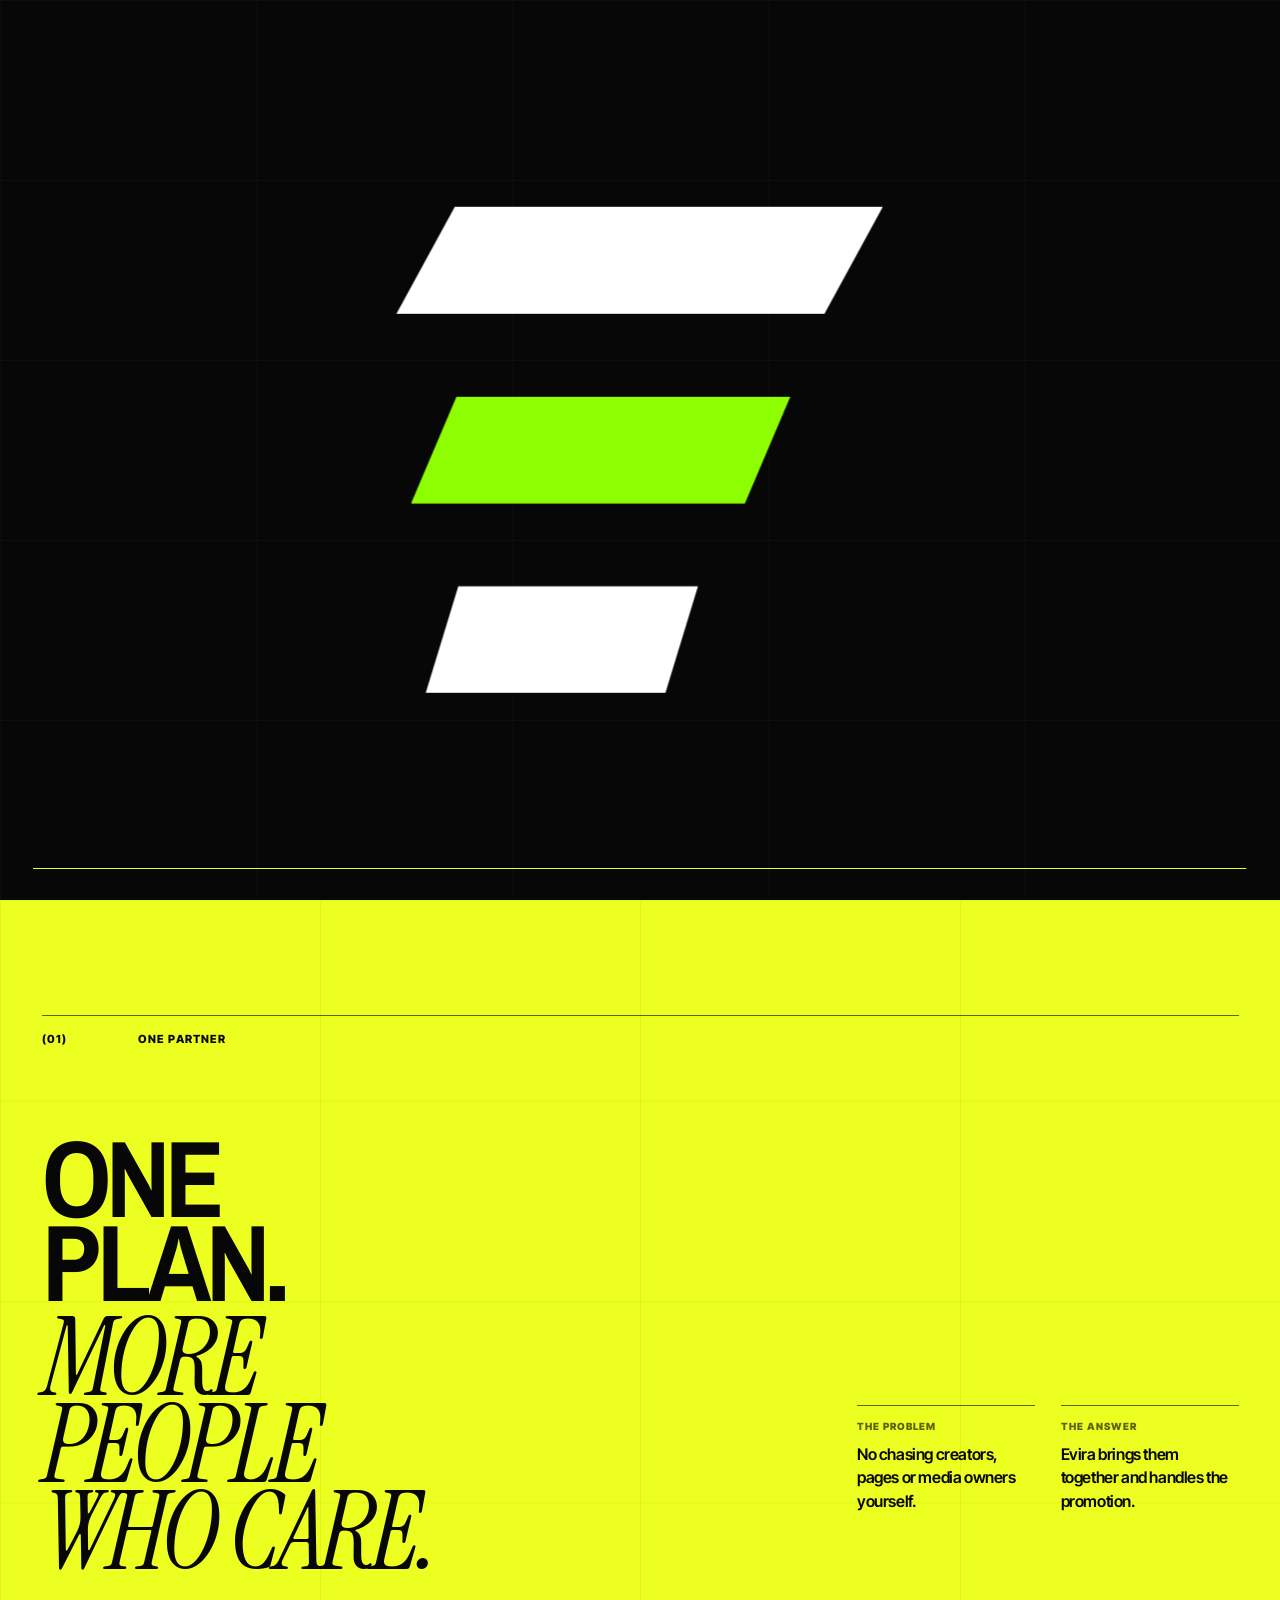
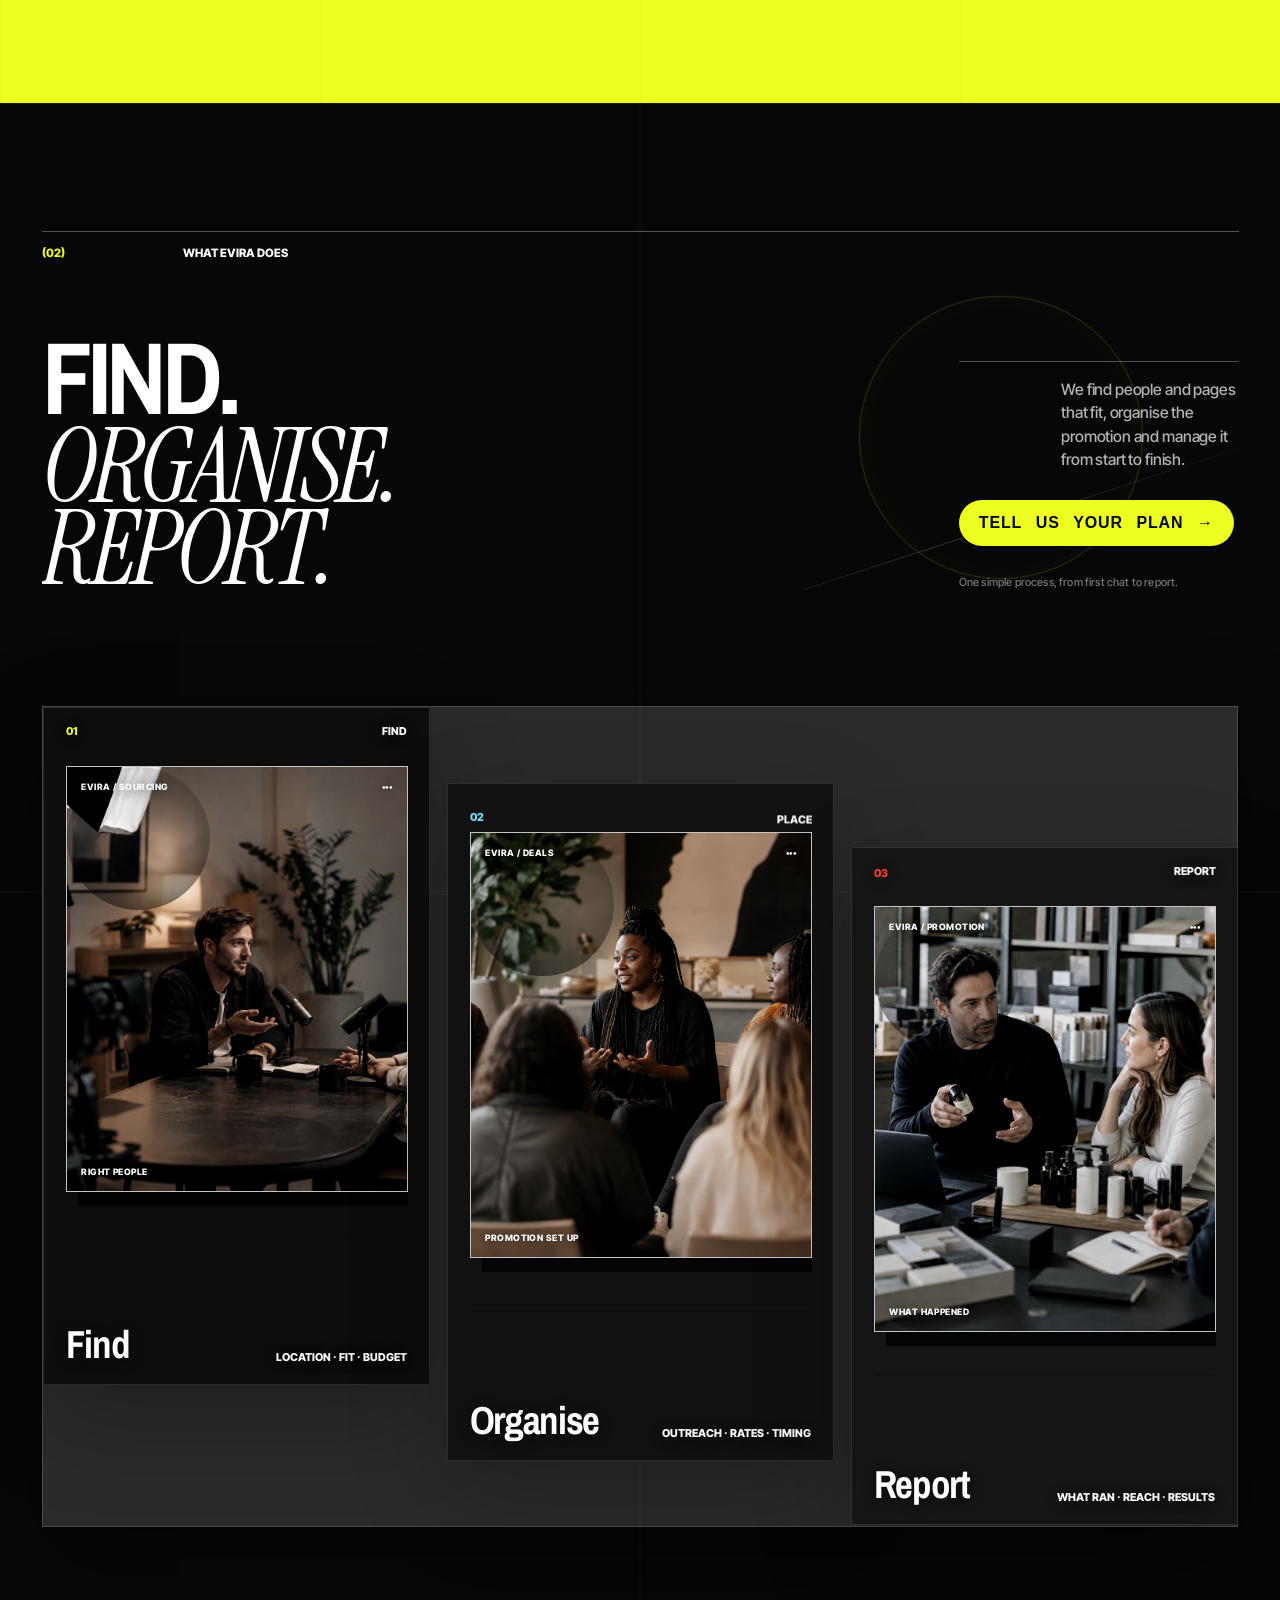
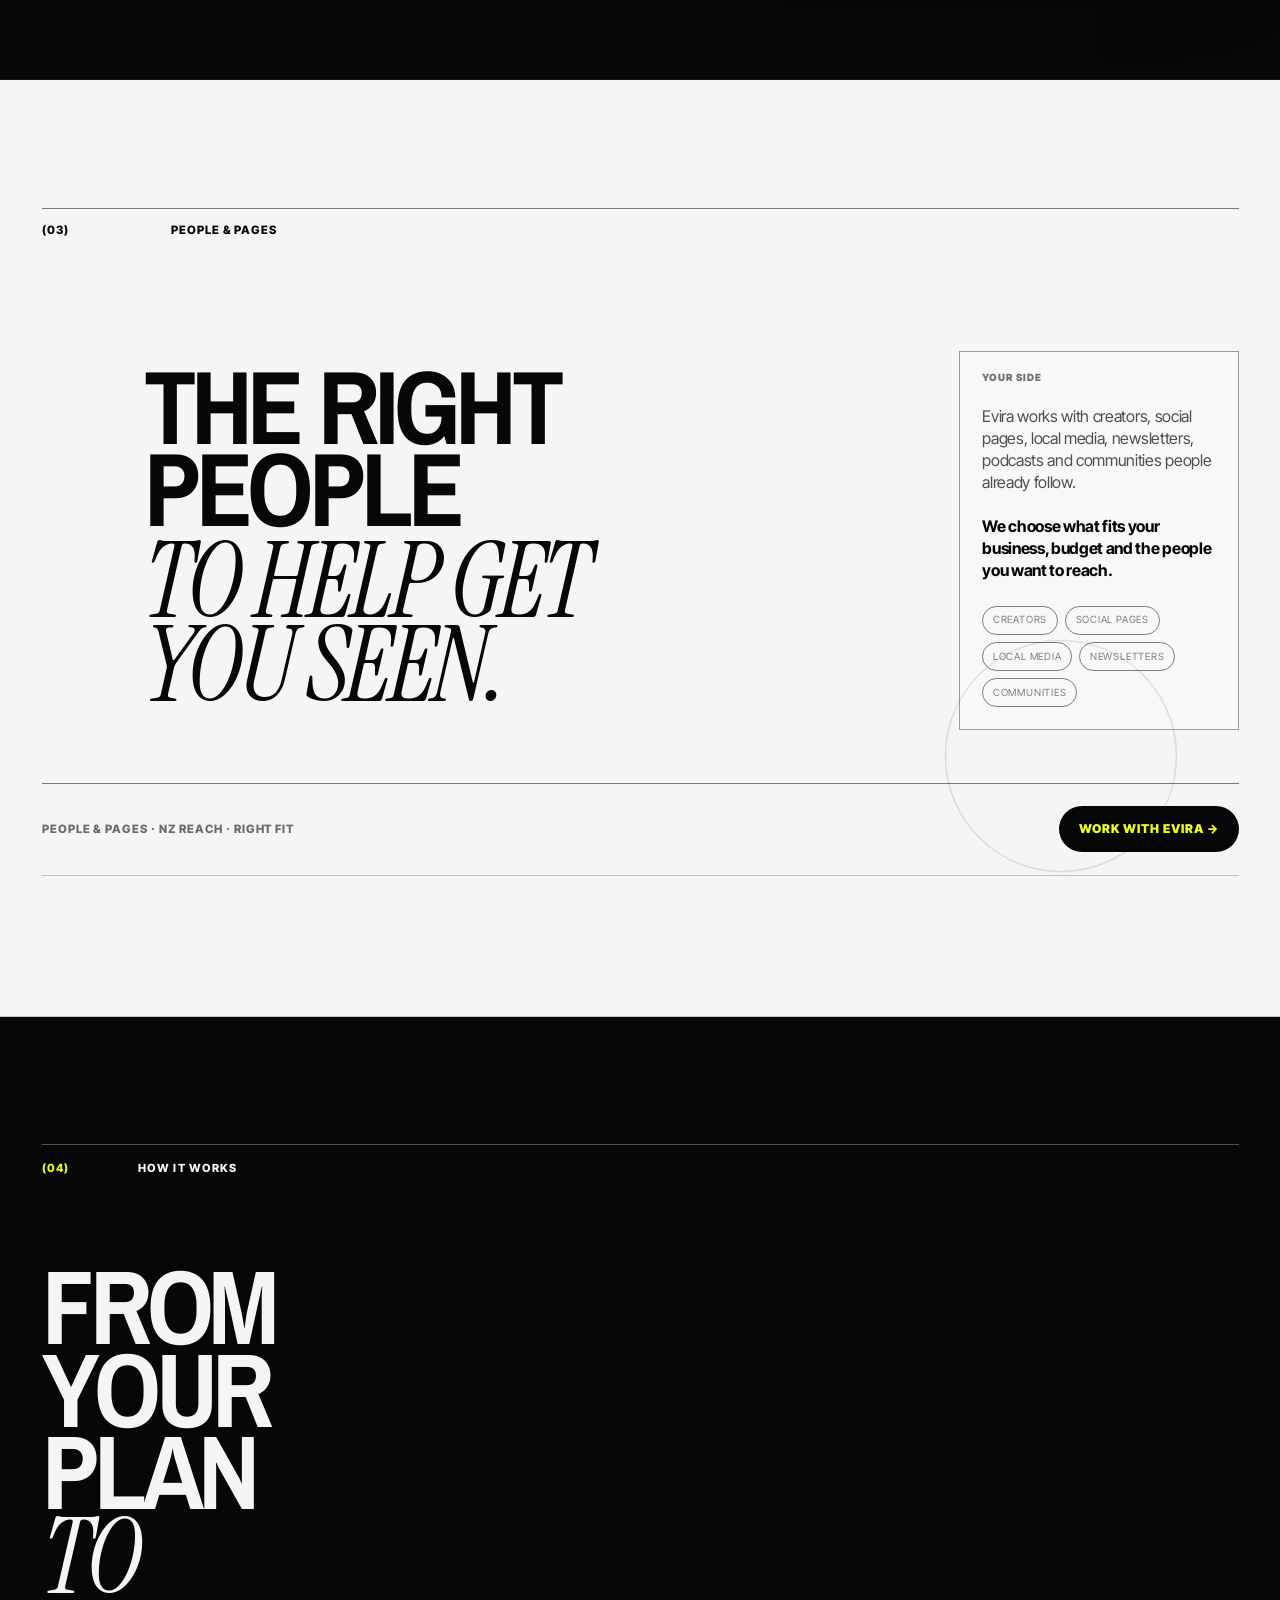
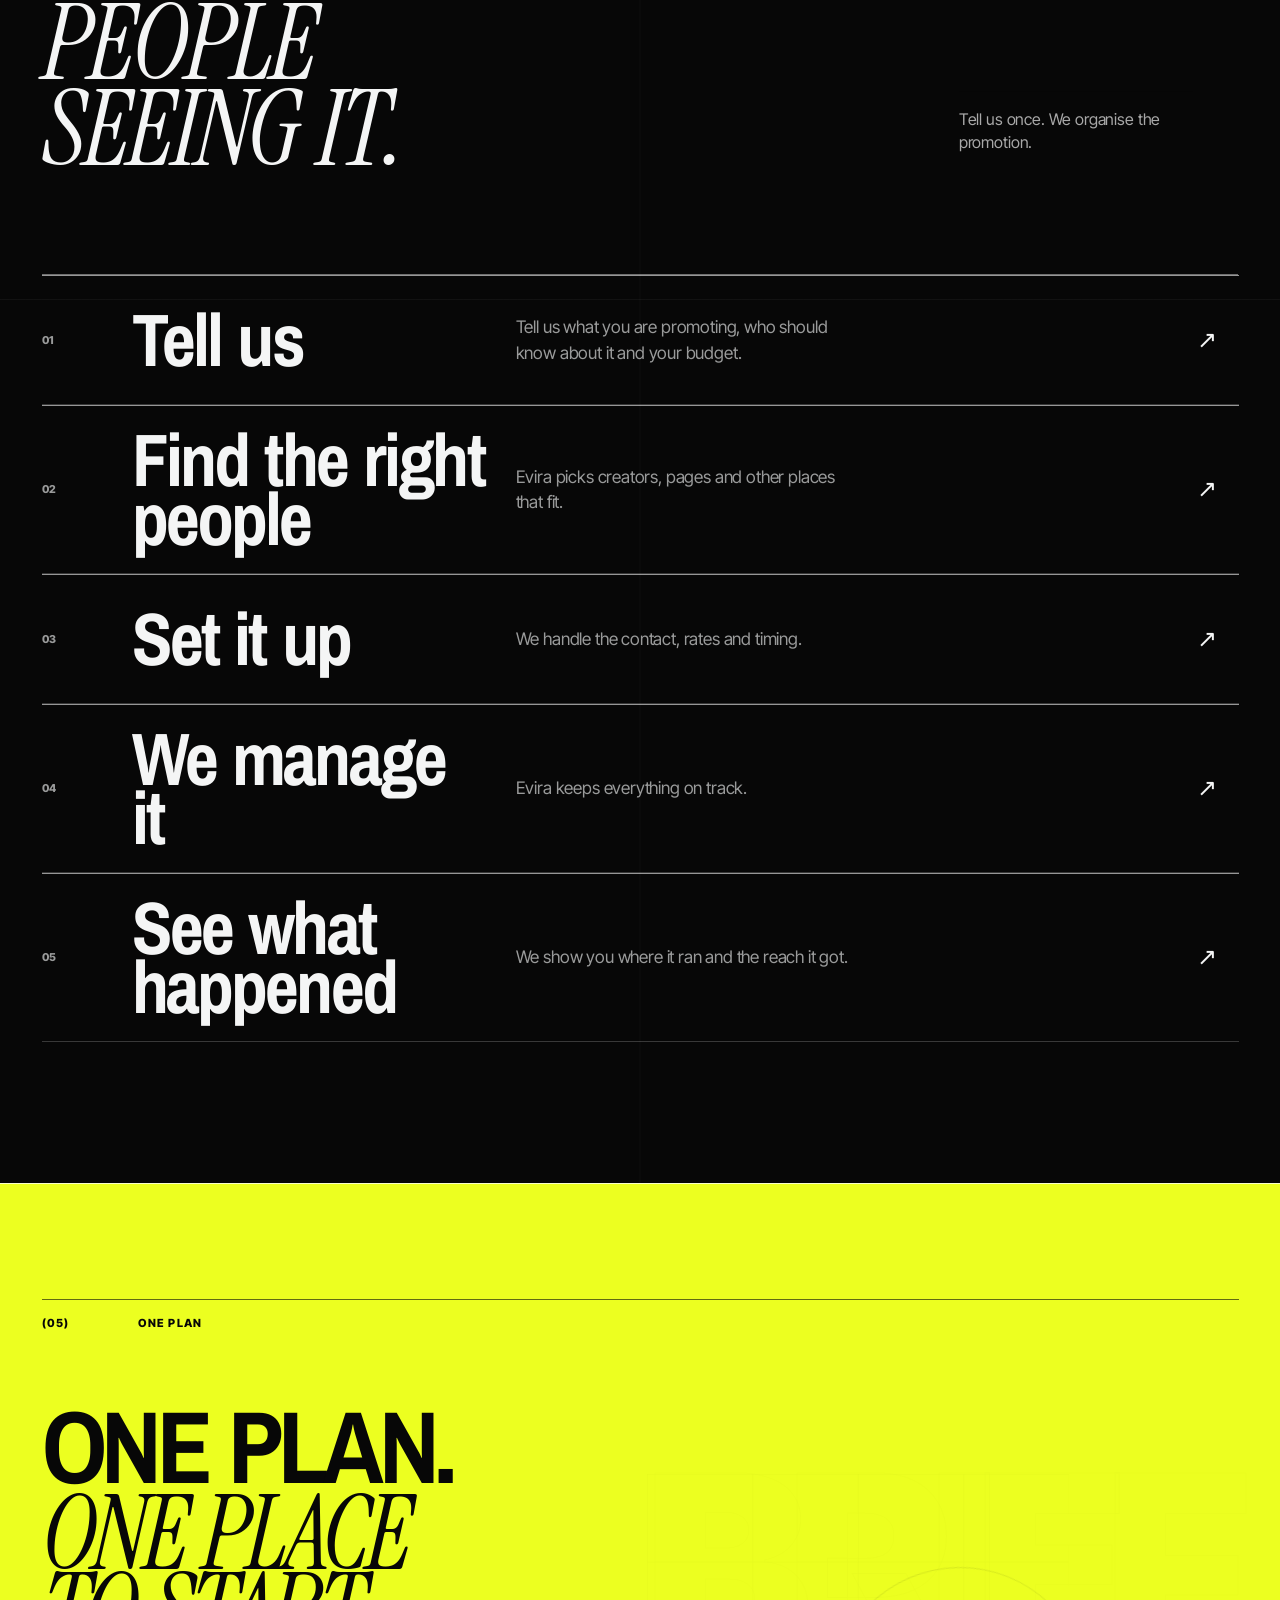
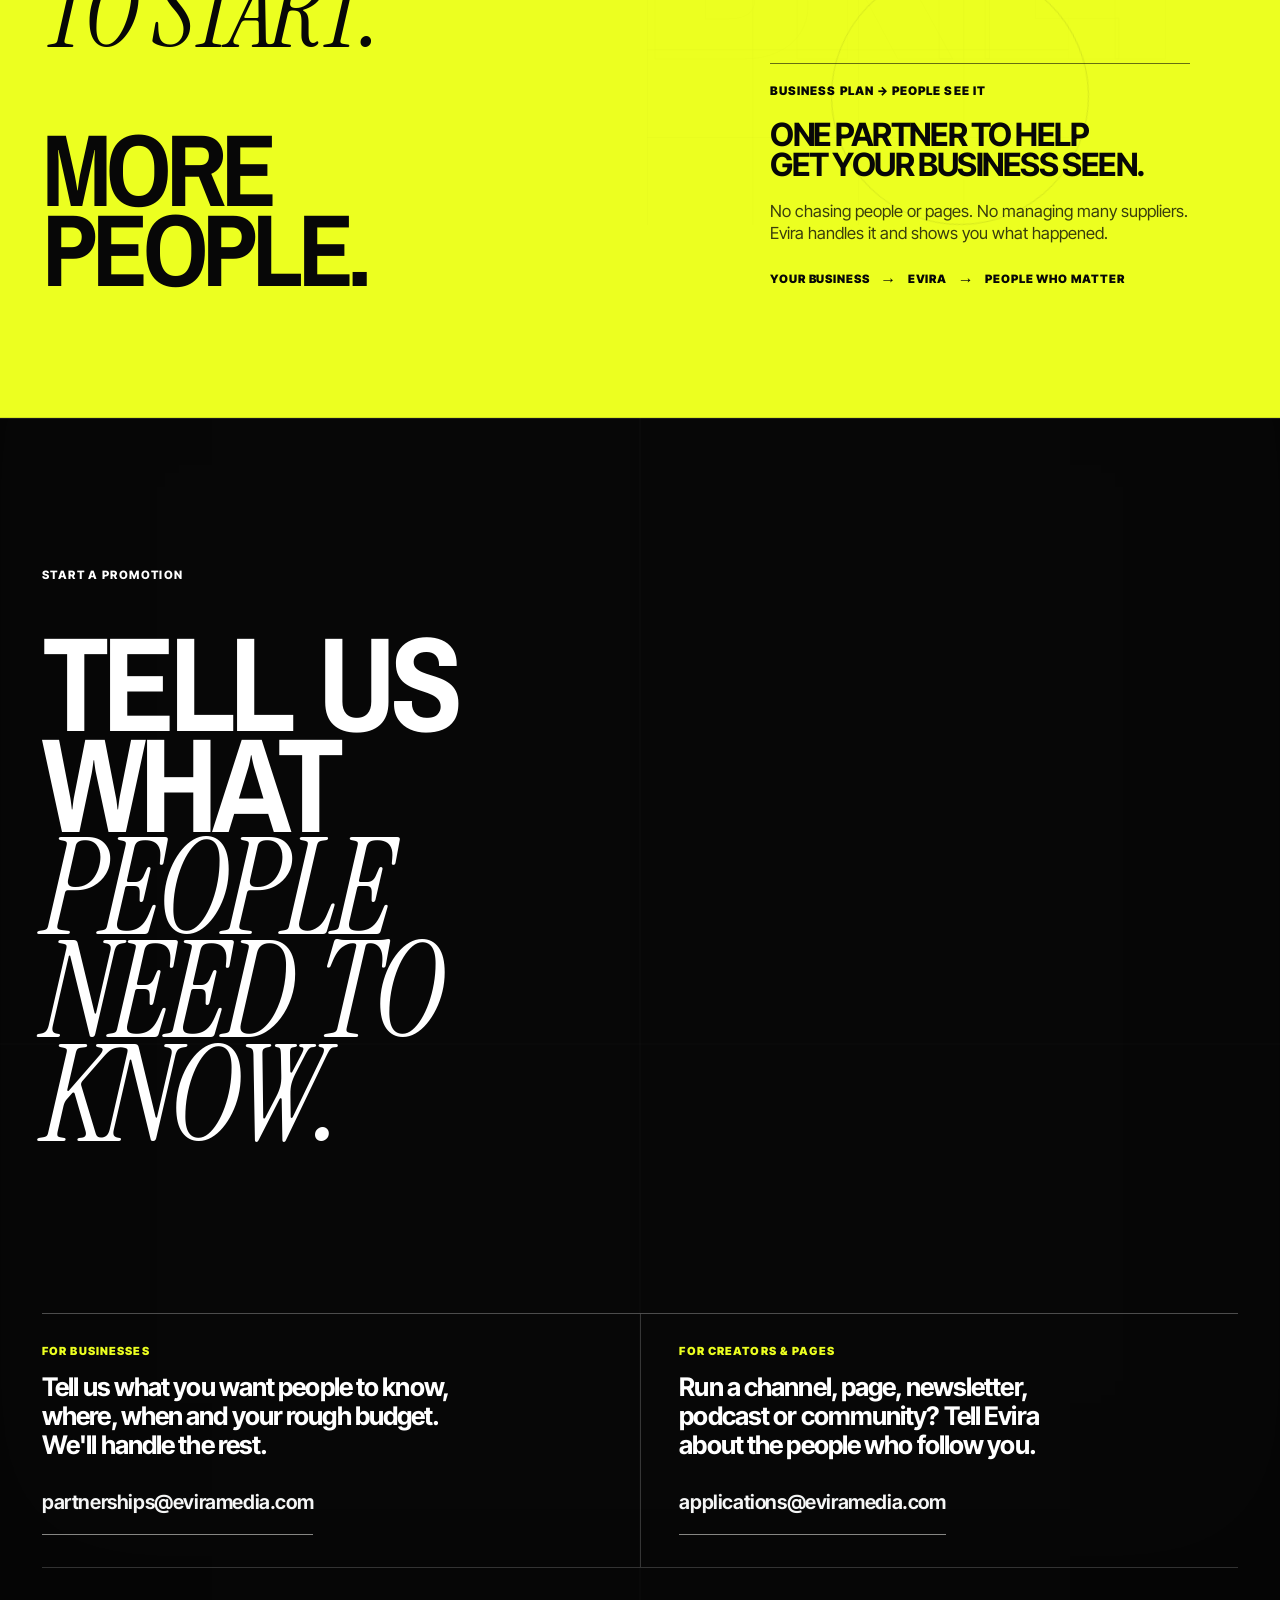
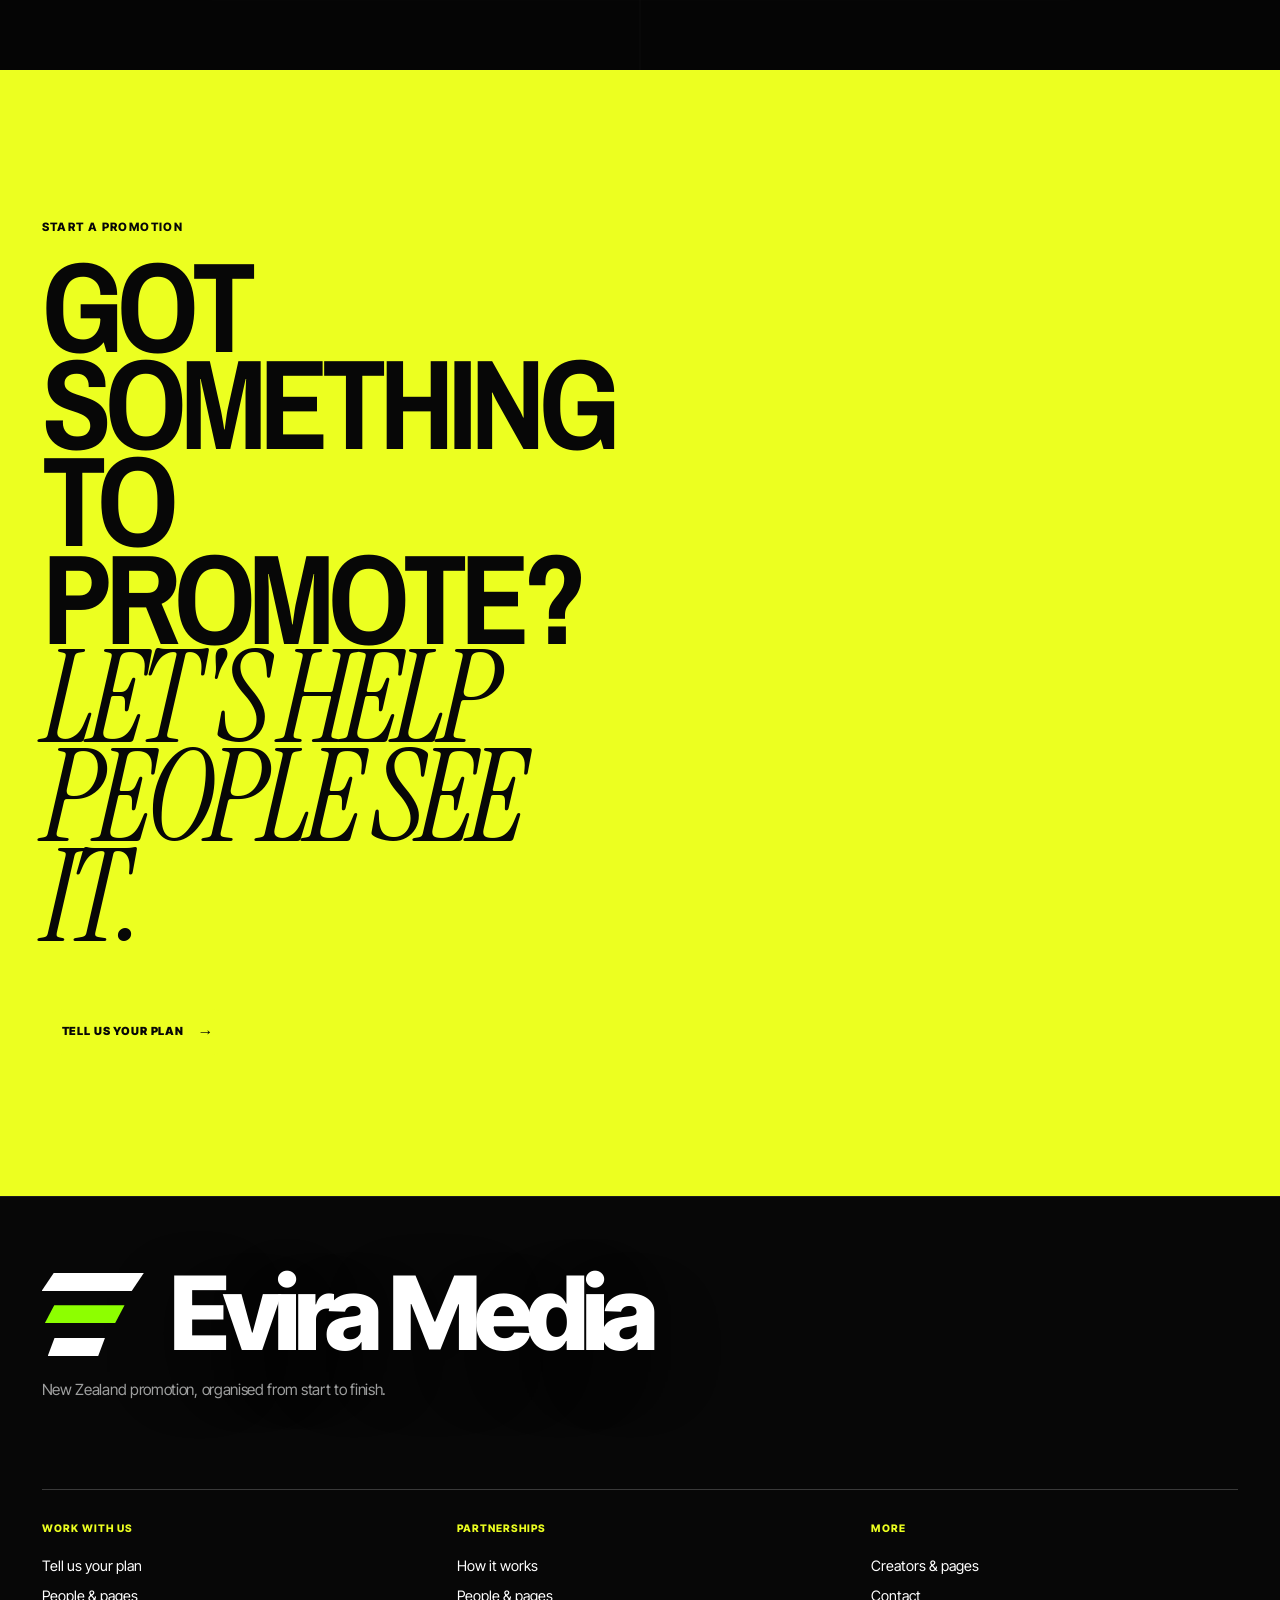
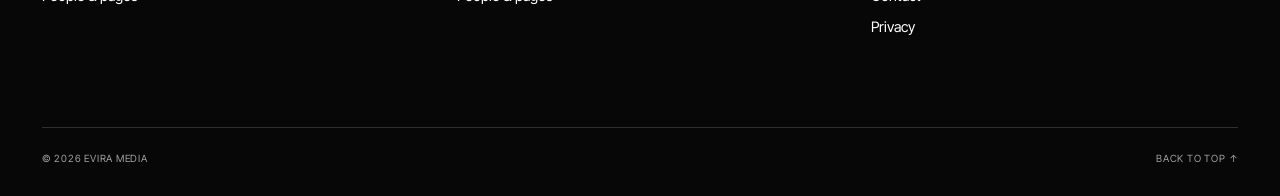
